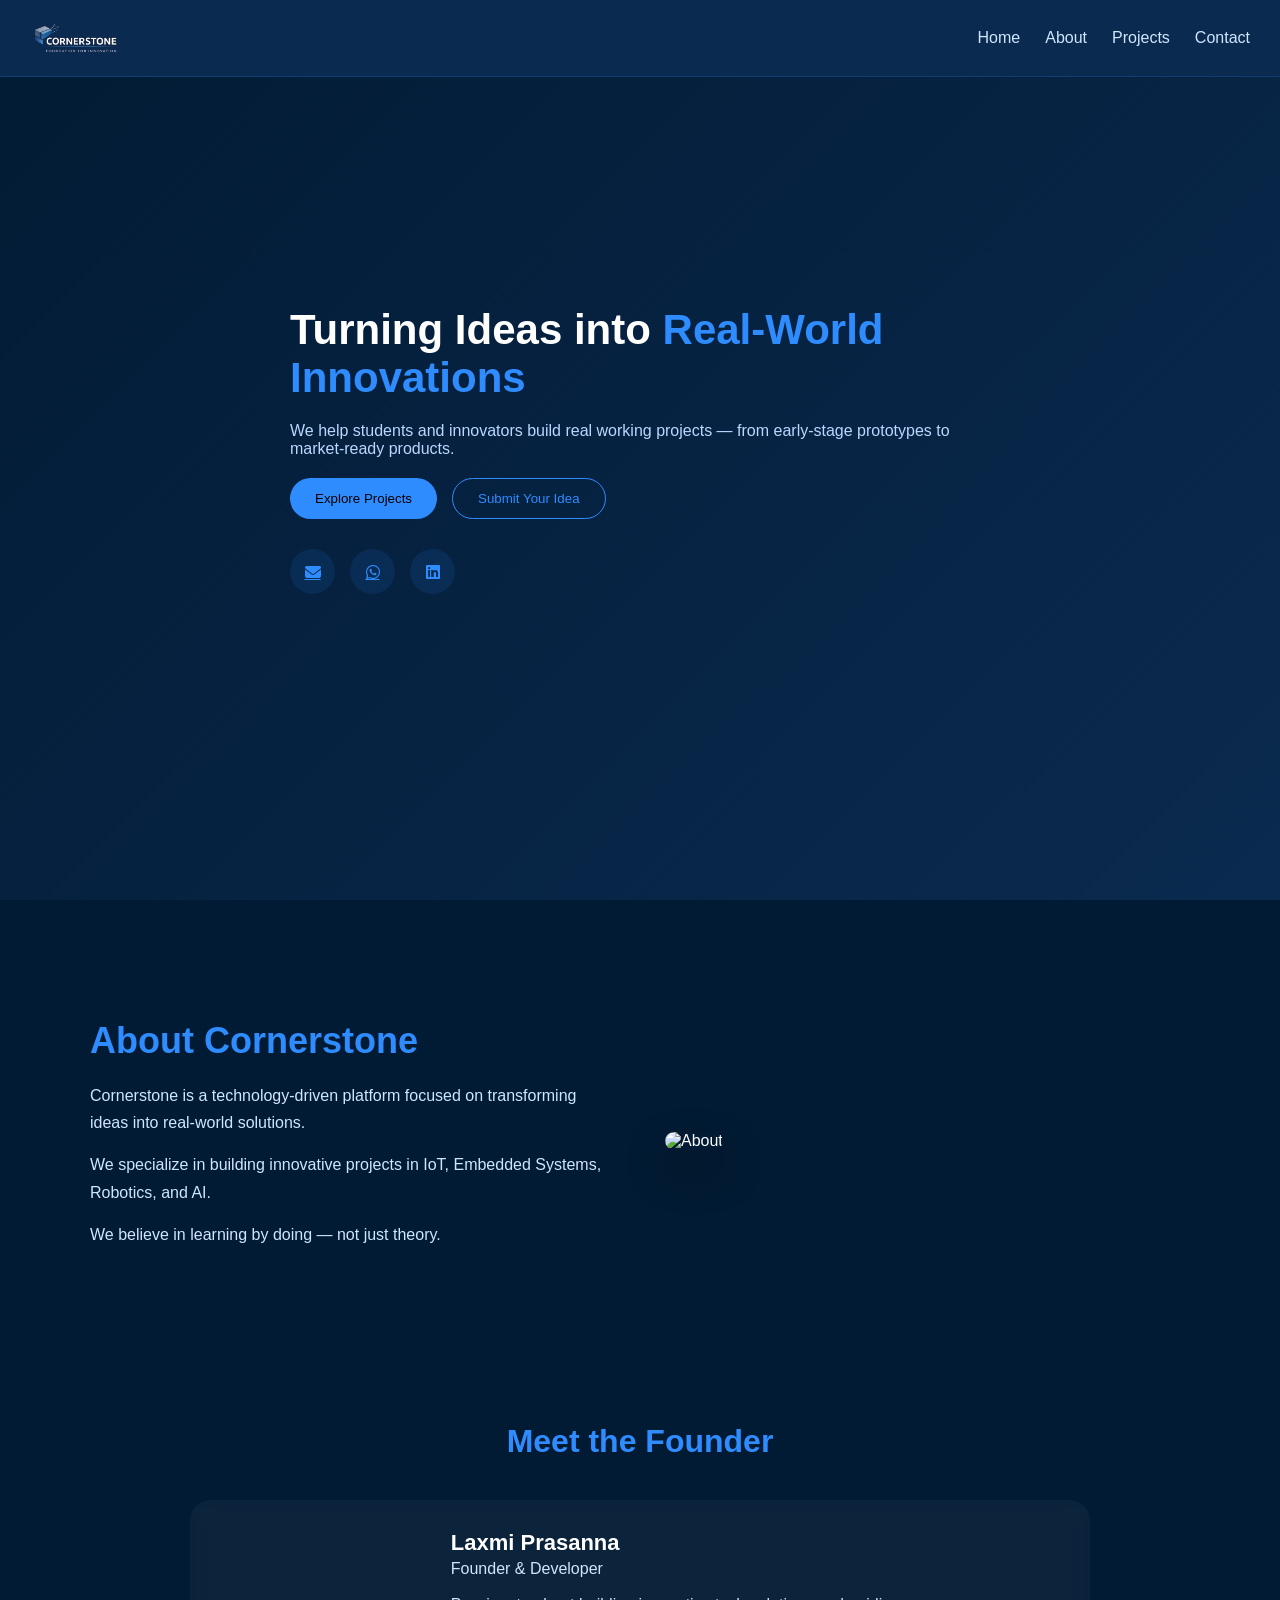
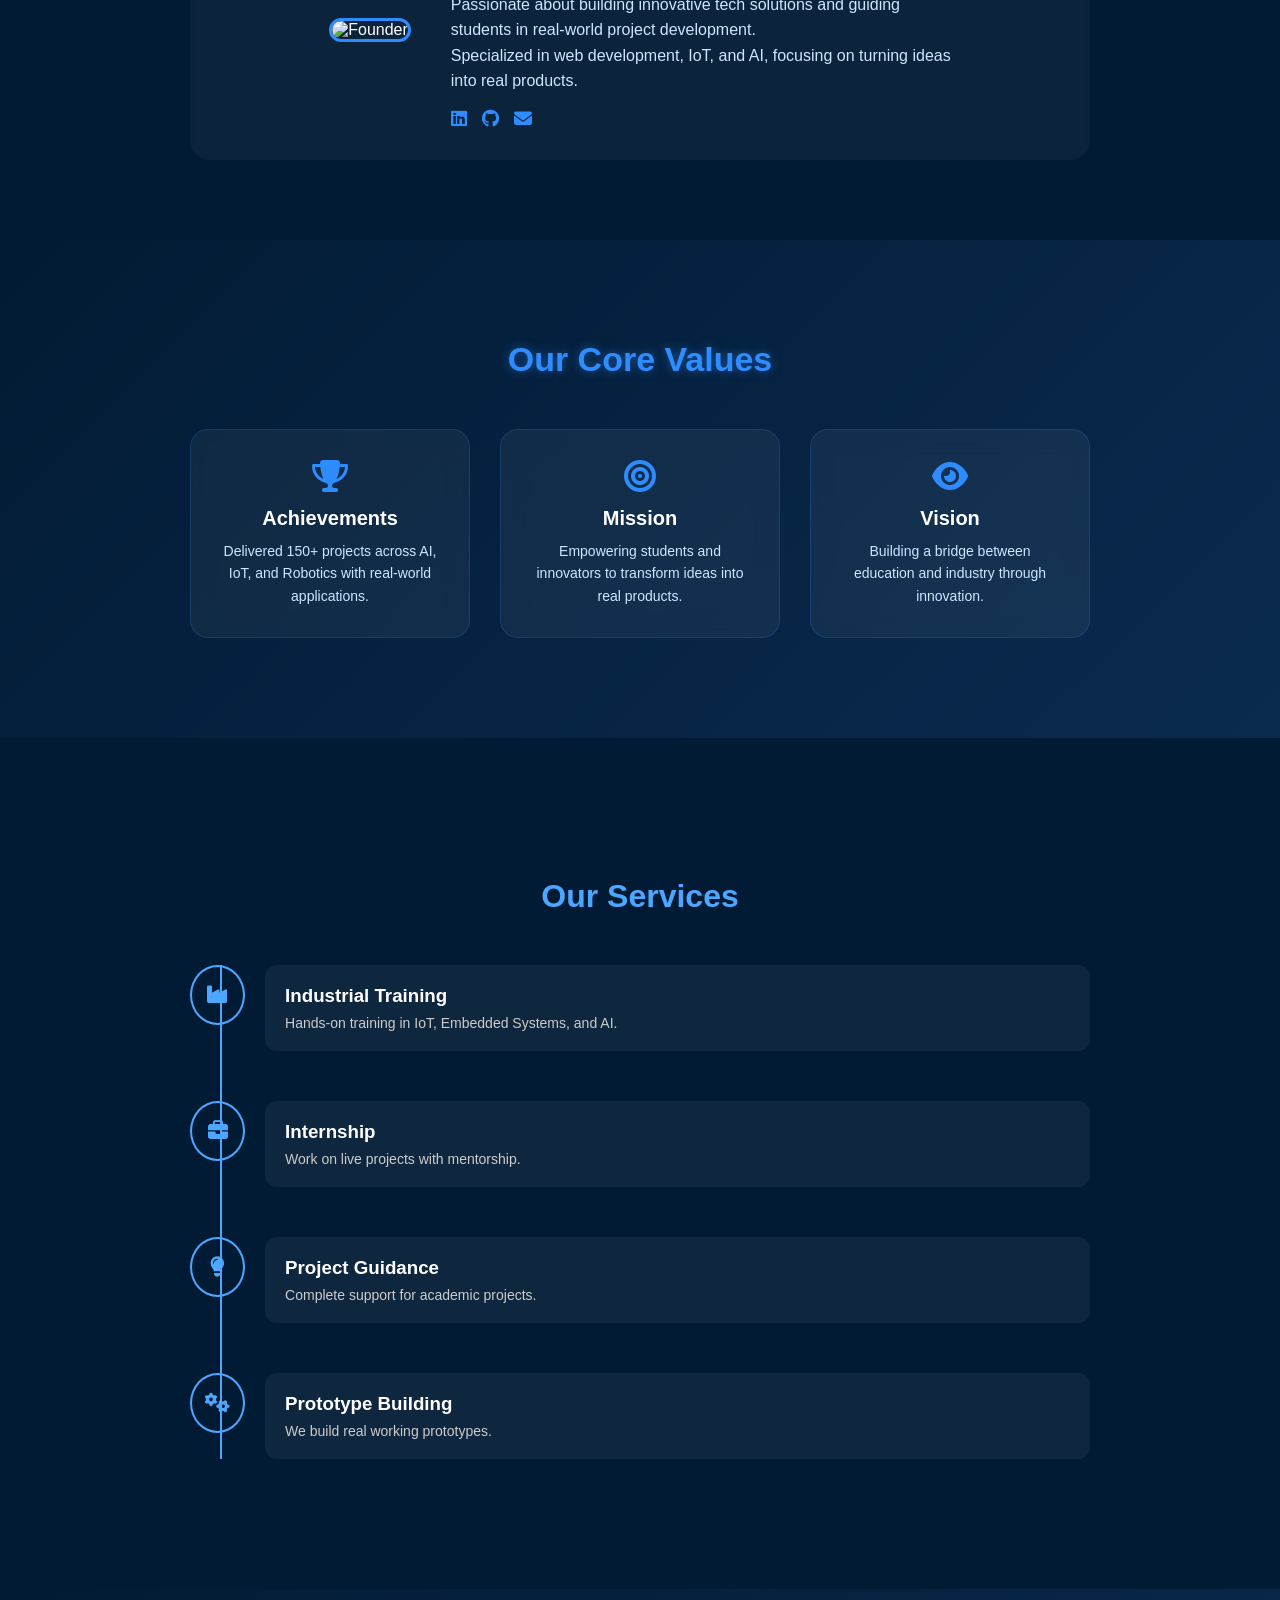
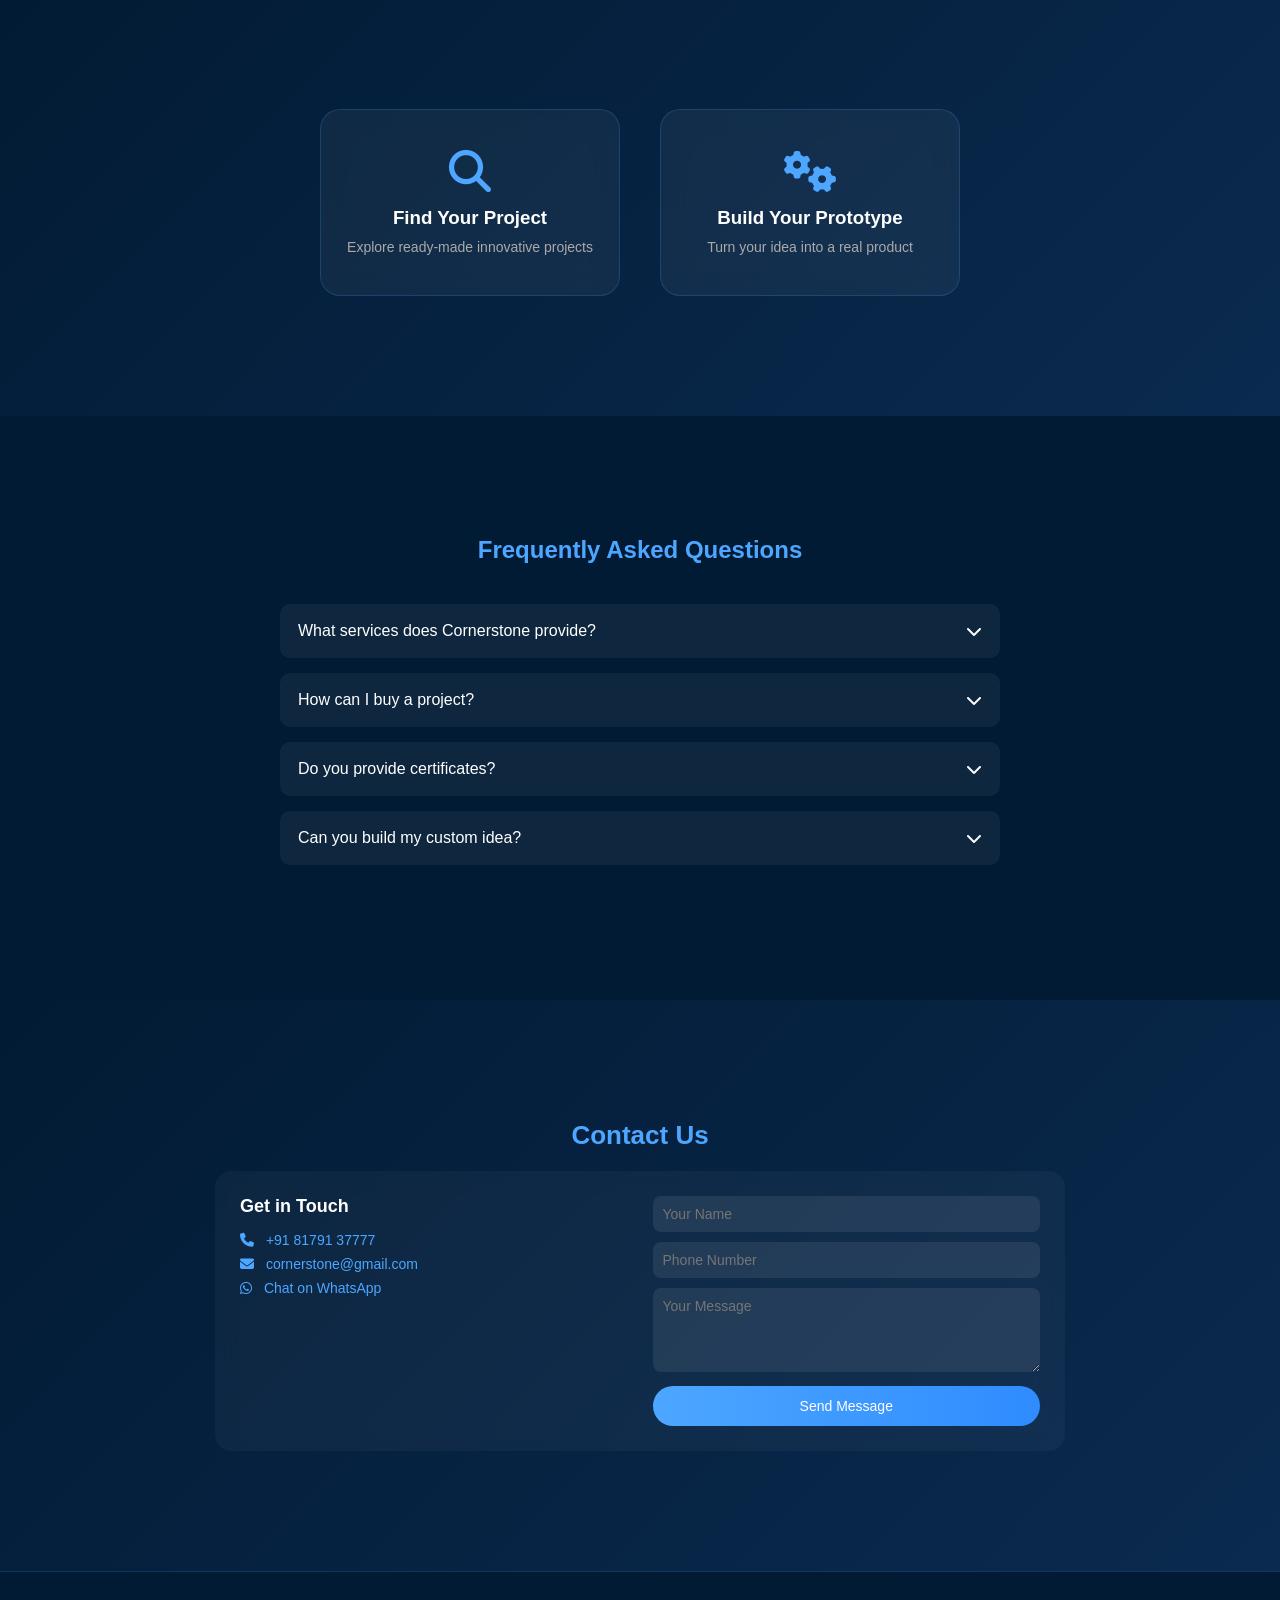
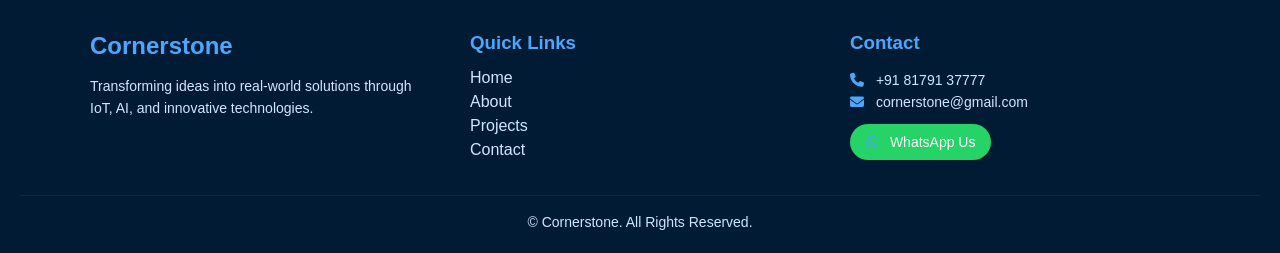
==== index.html @ e0270f49 "final deploy" ====
<!DOCTYPE html>
<html lang="en">
<head>
<meta charset="UTF-8">
<meta name="viewport" content="width=device-width, initial-scale=1.0"/>
<title>Cornerstone</title>

<link rel="stylesheet" href="style.css"/>
<link rel="stylesheet" href="https://cdnjs.cloudflare.com/ajax/libs/font-awesome/6.5.0/css/all.min.css">

</head>

<body>

<!-- HEADER -->
<header class="header">

  <div class="logo">
    <img src="assets/images/logo.png" alt="Cornerstone Logo">
  </div>

  <nav class="nav" id="nav">

    <div class="close-btn" id="closeBtn">✖</div>

    <a href="index.html">Home</a>
    <a href="pages/about.html">About</a>
    
    <a href="pages/projects.html">Projects</a>
    
    <a href="pages/contact.html">Contact</a>

  </nav>

  <div class="hamburger" id="hamburger">☰</div>

</header>

<!-- OVERLAY -->
<div class="overlay" id="overlay"></div>

<!-- HERO -->
<section class="hero">
  <div class="hero-content">

    <h1>Turning Ideas into <span>Real-World Innovations</span></h1>

    <p>
      We help students and innovators build real working projects —
      from early-stage prototypes to market-ready products.
    </p>

    <div class="buttons">
      <button class="btn primary">Explore Projects</button>
      <button class="btn secondary">Submit Your Idea</button>
    </div>

    <div class="socials">
      <a href="#"><i class="fas fa-envelope"></i></a>
      <a href="#"><i class="fab fa-whatsapp"></i></a>
      <a href="#"><i class="fab fa-linkedin"></i></a>
    </div>

  </div>
</section>





















<!-- ================= ABOUT SECTION ================= -->
<section class="about-page">

  <div class="about-container">

    <!-- TEXT -->
    <div class="about-text">
      <h1>About Cornerstone</h1>

      <p>
        Cornerstone is a technology-driven platform focused on transforming ideas into real-world solutions.
      </p>

      <p>
        We specialize in building innovative projects in IoT, Embedded Systems, Robotics, and AI.
      </p>

      <p>
        We believe in learning by doing — not just theory.
      </p>
    </div>

    <!-- IMAGE -->
    <div class="about-image">
      <img src="../assets/images/about.png" alt="About">
    </div>

  </div>

</section>

<!-- ================= FOUNDER SECTION ================= -->
<section class="founder">

  <h2>Meet the Founder</h2>

  <div class="founder-card">

    <!-- IMAGE -->
    <div class="founder-img">
      <img src="../assets/images/founder.jpg" alt="Founder">
    </div>

    <!-- TEXT -->
    <div class="founder-info">
      <h3>Laxmi Prasanna</h3>
      <p class="role">Founder & Developer</p>

      <p>
        Passionate about building innovative tech solutions and guiding students in real-world project development.
      </p>

      <p>
        Specialized in web development, IoT, and AI, focusing on turning ideas into real products.
      </p>

      <div class="founder-socials">
        <a href="#"><i class="fab fa-linkedin"></i></a>
        <a href="#"><i class="fab fa-github"></i></a>
        <a href="#"><i class="fas fa-envelope"></i></a>
      </div>
    </div>

  </div>

</section>










<section class="overview">

  <h2>Our Core Values</h2>

  <div class="cards-container">

    <div class="card">
      <i class="fas fa-trophy"></i>
      <h3>Achievements</h3>
      <p>
        Delivered 150+ projects across AI, IoT, and Robotics with real-world applications.
      </p>
    </div>

    <div class="card">
      <i class="fas fa-bullseye"></i>
      <h3>Mission</h3>
      <p>
        Empowering students and innovators to transform ideas into real products.
      </p>
    </div>

    <div class="card">
      <i class="fas fa-eye"></i>
      <h3>Vision</h3>
      <p>
        Building a bridge between education and industry through innovation.
      </p>
    </div>

  </div>

</section>













<!-- SERVICES -->
<section class="services">

  <h2>Our Services</h2>

  <div class="services-wrapper">

    <div class="service-item">
      <div class="icon"><i class="fas fa-industry"></i></div>
      <div class="content">
        <h3>Industrial Training</h3>
        <p>Hands-on training in IoT, Embedded Systems, and AI.</p>
      </div>
    </div>

    <div class="service-item">
      <div class="icon"><i class="fas fa-briefcase"></i></div>
      <div class="content">
        <h3>Internship</h3>
        <p>Work on live projects with mentorship.</p>
      </div>
    </div>

    <div class="service-item">
      <div class="icon"><i class="fas fa-lightbulb"></i></div>
      <div class="content">
        <h3>Project Guidance</h3>
        <p>Complete support for academic projects.</p>
      </div>
    </div>

    <div class="service-item">
      <div class="icon"><i class="fas fa-cogs"></i></div>
      <div class="content">
        <h3>Prototype Building</h3>
        <p>We build real working prototypes.</p>
      </div>
    </div>

  </div>

</section>
















<section class="cta-modern">

  <div class="cta-card" data-link="pages/projects.html">
    <i class="fas fa-search"></i>
    <h3>Find Your Project</h3>
    <p>Explore ready-made innovative projects</p>
  </div>

  <div class="cta-card" data-link="pages/prototype.html">
    <i class="fas fa-cogs"></i>
    <h3>Build Your Prototype</h3>
    <p>Turn your idea into a real product</p>
  </div>

</section>














<!-- FAQ SECTION -->
<section class="faq">

  <h2>Frequently Asked Questions</h2>

  <div class="faq-container">

    <!-- ITEM -->
    <div class="faq-item">
      <div class="faq-question">
        What services does Cornerstone provide?
        <i class="fas fa-chevron-down"></i>
      </div>
      <div class="faq-answer">
        We provide Industrial Training, Internships, Project Guidance, and Prototype Development in IoT, AI, and Embedded Systems.
      </div>
    </div>

    <div class="faq-item">
      <div class="faq-question">
        How can I buy a project?
        <i class="fas fa-chevron-down"></i>
      </div>
      <div class="faq-answer">
        Go to the Projects page, select your project, and click “Buy Now” to contact us via WhatsApp.
      </div>
    </div>

    <div class="faq-item">
      <div class="faq-question">
        Do you provide certificates?
        <i class="fas fa-chevron-down"></i>
      </div>
      <div class="faq-answer">
        Yes, we provide certificates for internships and training programs.
      </div>
    </div>

    <div class="faq-item">
      <div class="faq-question">
        Can you build my custom idea?
        <i class="fas fa-chevron-down"></i>
      </div>
      <div class="faq-answer">
        Absolutely! You can submit your idea in the “Build Prototype” section and we’ll help you develop it.
      </div>
    </div>

  </div>

</section>

















<!-- CONTACT SECTION -->
<section class="contact">

  <h2>Contact Us</h2>

  <div class="contact-container">

    <!-- LEFT -->
    <div class="contact-info">
      <h3>Get in Touch</h3>

      <p><i class="fas fa-phone"></i>
        <a href="tel:+91817913777">+91 81791 37777</a>
      </p>

      <p><i class="fas fa-envelope"></i>
        <a href="mailto:cornerstone@gmail.com">cornerstone@gmail.com</a>
      </p>

      <p><i class="fab fa-whatsapp"></i>
        <a href="https://wa.me/91817913777" target="_blank">
          Chat on WhatsApp
        </a>
      </p>
    </div>

    <!-- RIGHT FORM -->
    <div class="contact-form">

      <form id="contactForm">

        <input type="text" placeholder="Your Name" required>
        <input type="tel" placeholder="Phone Number" required>
        <textarea rows="4" placeholder="Your Message" required></textarea>

        <button type="submit">Send Message</button>

      </form>

    </div>

  </div>

</section>






<!-- ===== FOOTER ===== -->
<footer class="footer">

  <div class="footer-container">

    <!-- LEFT -->
    <div class="footer-about">
      <h2>Cornerstone</h2>
      <p>
        Transforming ideas into real-world solutions through IoT,
        AI, and innovative technologies.
      </p>
    </div>

    <!-- LINKS -->
    <div class="footer-links">
      <h3>Quick Links</h3>
      <a href="index.html">Home</a>
      <a href="pages/about.html">About</a>
      
      <a href="pages/projects.html">Projects</a>
      <a href="pages/contact.html">Contact</a>
    </div>

    <!-- CONTACT -->
    <div class="footer-contact">
      <h3>Contact</h3>
      <p><i class="fas fa-phone"></i> +91 81791 37777</p>
      <p><i class="fas fa-envelope"></i> cornerstone@gmail.com</p>

      <a href="https://wa.me/918179137777" target="_blank" class="whatsapp-btn">
        <i class="fab fa-whatsapp"></i> WhatsApp Us
      </a>
    </div>

  </div>

  <!-- BOTTOM -->
  <div class="footer-bottom">
    <p>© <span id="year"></span> Cornerstone. All Rights Reserved.</p>
  </div>

</footer>
<script src="script.js"></script>
</body>
</html>
---- style.css ----
*{
  margin:0;
  padding:0;
  box-sizing:border-box;
  font-family:'Poppins',sans-serif;
}

body{
  background:#021b34;
  color:white;
}

/* HEADER */
.header{
  display:flex;
  justify-content:space-between;
  align-items:center;
  padding:15px 30px;
  position:fixed;
  width:100%;
  top:0;
  background:#0a2a4f;
  border-bottom:1px solid rgba(47,140,255,0.2);
  z-index:1000;
}

/* LOGO */
.logo img{
  height:42px;
  mix-blend-mode:lighten;
}

/* NAV DESKTOP */
.nav{
  display:flex;
  gap:25px;
}

.nav a{
  text-decoration:none;
  color:#cfe6ff;
  transition:0.3s;
}

.nav a:hover{
  color:#2f8cff;
}

/* HAMBURGER (HIDDEN IN DESKTOP) */
.hamburger{
  display:none;
  font-size:24px;
  cursor:pointer;
}

/* CLOSE BTN */
.close-btn{
  display:none;
}

/* HERO */
.hero{
  height:100vh;
  display:flex;
  align-items:center;
  justify-content:center;
  padding:0 50px;
  background:linear-gradient(135deg,#021b34,#0a2a4f);
}

.hero-content{
  max-width:700px;
}

.hero h1{
  font-size:42px;
}

.hero span{
  color:#2f8cff;
}

.hero p{
  margin:20px 0;
  color:#bcd7ff;
}

/* BUTTONS */
.buttons{
  display:flex;
  gap:15px;
  flex-wrap:wrap;
  margin-top:20px;
}

.btn{
  padding:12px 25px;
  border-radius:25px;
  cursor:pointer;
  border:none;
  transition:0.3s;
}

.primary{
  background:#2f8cff;
}

.secondary{
  border:1px solid #2f8cff;
  background:transparent;
  color:#2f8cff;
}

.btn:hover{
  transform:scale(1.05);
}

/* SOCIALS */
.socials{
  margin-top:30px;
  display:flex;
  gap:15px;
}

.socials a{
  width:45px;
  height:45px;
  display:flex;
  align-items:center;
  justify-content:center;
  background:rgba(47,140,255,0.1);
  border-radius:50%;
  color:#2f8cff;
}

/* ===== MOBILE ===== */
@media(max-width:768px){

  .hamburger{
    display:block;
  }

  .nav{
    position:fixed;
    top:0;
    left:-100%;
    width:75%;
    height:100vh;

    background:linear-gradient(180deg,#021b34,#0a2a4f);

    flex-direction:column;
    padding-top:80px;
    gap:10px;

    transition:0.4s;
    z-index:1001;
  }

  .nav a{
    padding:15px 30px;
    font-size:18px;
  }

  .nav.active{
    left:0;
  }

  .close-btn{
    display:block;
    position:absolute;
    top:20px;
    right:20px;
    font-size:22px;
    cursor:pointer;
  }

  .overlay{
    position:fixed;
    top:0;
    left:0;
    width:100%;
    height:100%;
    background:rgba(0,0,0,0.5);
    opacity:0;
    visibility:hidden;
    transition:0.3s;
    z-index:1000;
  }

  .overlay.active{
    opacity:1;
    visibility:visible;
  }

  .hero{
    padding:0 20px;
    text-align:center;
  }

  .hero h1{
    font-size:28px;
  }

  .buttons{
    flex-direction:column;
    align-items:center;
  }

  .btn{
    width:80%;
  }

  .socials{
    justify-content:center;
  }
}



/* Ensure clean desktop state */
@media(min-width:769px){
  .nav{
    position: static !important;
    left: 0 !important;
    height: auto !important;
    flex-direction: row !important;
  }

  .overlay{
    display: none !important;
  }
}





































/* ABOUT PAGE */
.about-page {
  padding: 120px 50px 80px;
  background: linear-gradient(135deg,#021b34,#0a2a4f);
}

/* FLEX */
.about-container {
  display: flex;
  gap: 60px;
  align-items: center;
}

/* TEXT */
.about-text h1 {
  font-size: 40px;
  color: #2f8cff;
  margin-bottom: 20px;
}

.about-text p {
  color: #cfe6ff;
  line-height: 1.7;
  margin-bottom: 15px;
}

/* IMAGE */
.about-image img {
  width: 100%;
  border-radius: 20px;
  box-shadow: 0 20px 40px rgba(0,0,0,0.4);
}

/* STATS (🔥 PREMIUM ADDITION) */
.about-stats {
  display: flex;
  gap: 30px;
  margin-top: 25px;
}

.stat {
  background: rgba(47,140,255,0.1);
  padding: 15px 25px;
  border-radius: 12px;
  text-align: center;
}

.stat h2 {
  color: #2f8cff;
}

.stat span {
  font-size: 14px;
  color: #ccc;
}

/* FOUNDER */
.founder {
  padding: 80px 50px;
  background: #021b34;
  text-align: center;
}

.founder h2 {
  font-size: 32px;
  color: #2f8cff;
  margin-bottom: 40px;
}

/* CARD */
.founder-card {
  display: flex;
  align-items: center;
  justify-content: center;
  gap: 50px;

  background: rgba(255,255,255,0.03);
  padding: 30px;
  border-radius: 20px;
  backdrop-filter: blur(10px);
}

/* IMAGE */
.founder-img img {
  width: 180px;
  height: 180px;
  object-fit: cover;
  border-radius: 50%;
  border: 3px solid #2f8cff;
}

/* TEXT */
.founder-info {
  max-width: 500px;
  text-align: left;
}

.founder-info h3 {
  font-size: 24px;
}

.role {
  color: #2f8cff;
  margin-bottom: 10px;
}

.founder-info p {
  color: #cfe6ff;
  line-height: 1.6;
}

/* SOCIALS */
.founder-socials {
  display: flex;
  gap: 15px;
  margin-top: 15px;
}

.founder-socials a {
  color: #2f8cff;
  font-size: 18px;
  transition: 0.3s;
}

.founder-socials a:hover {
  transform: scale(1.2);
}

/* MOBILE */
@media (max-width: 768px) {

  .about-container {
    flex-direction: column;
    text-align: center;
  }

  .about-stats {
    justify-content: center;
    flex-wrap: wrap;
  }

  .founder-card {
    flex-direction: column;
    text-align: center;
  }

  .founder-info {
    text-align: center;
  }

  .founder-socials {
    justify-content: center;
  }

}





































/* ================= ABOUT SECTION ================= */

.about-page {
  padding: 120px 40px 80px;
  background: #021b34;
}

.about-container {
  max-width: 1100px;
  margin: auto;

  display: flex;
  align-items: center;
  gap: 50px;
}

/* TEXT */
.about-text {
  flex: 1;
}

.about-text h1 {
  font-size: 36px;
  color: #2f8cff;
  margin-bottom: 20px;
}

.about-text p {
  color: #cfe6ff;
  line-height: 1.7;
  margin-bottom: 15px;
}

/* IMAGE */
.about-image {
  flex: 1;
}

.about-image img {
  width: 100%;
  border-radius: 15px;
  object-fit: cover;
}

/* ================= FOUNDER ================= */

.founder {
  padding: 80px 20px;
  background: #021b34;
  text-align: center;
}

.founder h2 {
  color: #2f8cff;
  margin-bottom: 40px;
}

/* CARD */
.founder-card {
  max-width: 900px;
  margin: auto;

  display: flex;
  align-items: center;
  gap: 40px;

  background: rgba(255,255,255,0.04);
  padding: 30px;
  border-radius: 20px;
}

/* IMAGE */
.founder-img img {
  width: 160px;
  height: 160px;
  object-fit: cover;
  border-radius: 12px;
}

/* TEXT */
.founder-info {
  text-align: left;
}

.founder-info h3 {
  font-size: 22px;
}

.role {
  color: #2f8cff;
  margin-bottom: 10px;
}

.founder-info p {
  color: #cfe6ff;
  line-height: 1.6;
}

/* SOCIAL */
.founder-socials {
  margin-top: 15px;
  display: flex;
  gap: 15px;
}

.founder-socials a {
  color: #2f8cff;
  font-size: 18px;
}

/* ================= MOBILE ================= */

@media(max-width:768px){

  .about-container{
    flex-direction: column;
    text-align: center;
    gap: 30px;
  }

  .about-text{
    text-align: center;
  }

  .about-text h1{
    font-size: 28px;
  }

  .about-image img{
    max-width: 90%;
  }

  .founder-card{
    flex-direction: column;
    text-align: center;
    gap: 20px;
    padding: 25px 20px;
  }

  .founder-img img{
    width: 130px;
    height: 130px;
  }

  .founder-info{
    text-align: center;
  }

  .founder-socials{
    justify-content: center;
  }
}




















/* ================= OVERVIEW PREMIUM ================= */

.overview {
  padding: 100px 30px;
  background: linear-gradient(135deg, #021b34, #0a2a4f);
  text-align: center;
}

.overview h2 {
  font-size: 34px;
  color: #2f8cff;
  margin-bottom: 50px;

  text-shadow: 0 0 10px rgba(47,140,255,0.5);
}

/* ===== GRID ===== */
.cards-container {
  max-width: 1100px;
  margin: auto;

  display: flex;
  justify-content: center;
  gap: 30px;
  flex-wrap: wrap;
}

/* ===== CARD ===== */
.card {
  position: relative;

  width: 280px;
  padding: 30px;

  border-radius: 18px;

  background: rgba(255,255,255,0.05);
  backdrop-filter: blur(12px);

  border: 1px solid rgba(47,140,255,0.2);

  transition: all 0.4s ease;
  overflow: hidden;
}

/* 🔥 GLOW BORDER EFFECT */
.card::before {
  content: "";
  position: absolute;
  inset: 0;

  background: linear-gradient(120deg, transparent, rgba(47,140,255,0.2), transparent);
  opacity: 0;
  transition: 0.4s;
}

.card:hover::before {
  opacity: 1;
}

/* ICON */
.card i {
  font-size: 32px;
  color: #2f8cff;
  margin-bottom: 15px;
}

/* TITLE */
.card h3 {
  font-size: 20px;
  margin-bottom: 10px;
}

/* TEXT */
.card p {
  color: #cfe6ff;
  font-size: 14px;
  line-height: 1.6;
}

/* HOVER */
.card:hover {
  transform: translateY(-10px) scale(1.03);

  box-shadow:
    0 10px 30px rgba(47,140,255,0.25),
    0 0 20px rgba(47,140,255,0.15);
}

/* ================= MOBILE (SWIPE PREMIUM) ================= */

@media(max-width:768px){

  .overview {
    padding: 70px 10px;
  }

  .overview h2 {
    font-size: 26px;
    margin-bottom: 30px;
  }

  .cards-container {
    display: flex;
    overflow-x: auto;

    scroll-snap-type: x mandatory;
    gap: 15px;

    padding: 10px;
  }

  .card {
    min-width: 85%;
    flex: 0 0 auto;

    scroll-snap-align: center;

    padding: 25px 20px;
  }

  /* hide scrollbar */
  .cards-container::-webkit-scrollbar {
    display: none;
  }
}




























/* ===== SERVICES SECTION (MATCH CONTACT HEADER SPACE) ===== */
.services{
  padding:140px 20px 80px;   /* 🔥 SAME AS CONTACT */
  background:#021b34;
}

/* TITLE */
.services h2{
  text-align:center;
  color:#4da6ff;
  margin-bottom:50px;
  font-size:32px;
}

/* ===== TIMELINE ===== */
.services-wrapper{
  position:relative;
  max-width:900px;
  margin:auto;
}

/* vertical line */
.services-wrapper::before{
  content:"";
  position:absolute;
  left:30px;
  top:0;
  width:2px;
  height:100%;
  background:#4da6ff;
}

/* ITEM */
.service-item{
  display:flex;
  gap:20px;
  margin-bottom:50px;
}

/* ICON */
.service-item .icon{
  width:60px;
  height:60px;
  border-radius:50%;
  border:2px solid #4da6ff;
  display:flex;
  align-items:center;
  justify-content:center;
}

.service-item i{
  color:#4da6ff;
  font-size:20px;
}

/* CONTENT */
.service-item .content{
  background:rgba(255,255,255,0.05);
  padding:20px;
  border-radius:12px;
  width:100%;
}

.service-item h3{
  margin-bottom:8px;
}

.service-item p{
  color:#ccc;
  font-size:14px;
}

/* ===== MOBILE ===== */
@media(max-width:768px){

  .services{
    padding:120px 15px 60px;
  }

  .services-wrapper{
    display:flex;
    overflow-x:auto;
    gap:15px;
  }

  .services-wrapper::before{
    display:none;
  }

  .service-item{
    flex:0 0 85%;
    flex-direction:column;
    text-align:center;
    background:rgba(255,255,255,0.05);
    padding:20px;
    border-radius:15px;
  }
}






















































/* ================= CTA ================= */

.cta-modern {
  display: flex;
  justify-content: center;
  gap: 40px;
  padding: 120px 20px;

  background: linear-gradient(135deg, #021b34, #0a2a4f);

  flex-wrap: wrap;
}

.cta-card {
  width: 300px;
  padding: 40px 20px;
  border-radius: 20px;

  background: rgba(255,255,255,0.05);
  backdrop-filter: blur(12px);

  text-align: center;
  cursor: pointer;
  transition: 0.4s;

  border: 1px solid rgba(77,166,255,0.2);
}

/* ICON */
.cta-card i {
  font-size: 42px;
  color: #4da6ff;
  margin-bottom: 15px;
}

/* TEXT */
.cta-card h3 {
  margin-bottom: 10px;
}

.cta-card p {
  font-size: 14px;
  color: #aaa;
}

/* HOVER */
.cta-card:hover {
  transform: translateY(-10px) scale(1.05);
  box-shadow: 0 20px 40px rgba(77,166,255,0.25);
}

/* MOBILE */
@media (max-width: 768px) {
  .cta-modern {
    flex-direction: column;
    align-items: center;
    gap: 20px;
  }

  .cta-card {
    width: 90%;
  }
}





























/* ===== FAQ SECTION ===== */
.faq{
  padding:120px 40px 120px;
  max-width:800px;
  margin:auto;
}

.faq h2{
  text-align:center;
  color:#4da6ff;
  margin-bottom:40px;
}

/* ===== FAQ ITEM ===== */
.faq-item{
  margin-bottom:15px;
  border-radius:10px;
  overflow:hidden;
  background:rgba(255,255,255,0.05);
}

/* QUESTION */
.faq-question{
  padding:18px;
  cursor:pointer;
  display:flex;
  justify-content:space-between;
  align-items:center;
  font-weight:500;
}

/* ANSWER */
.faq-answer{
  max-height:0;
  overflow:hidden;
  padding:0 18px;
  font-size:14px;
  color:#ccc;
  transition:0.3s;
}

/* ACTIVE */
.faq-item.active .faq-answer{
  max-height:200px;
  padding:15px 18px;
}

.faq-item.active i{
  transform:rotate(180deg);
}

/* ===== MOBILE MENU ===== */
@media(max-width:768px){

  .hamburger{
    display:block;
    font-size:22px;
    cursor:pointer;
    background: rgba(255,255,255,0.08);
    padding:8px 12px;
    border-radius:6px;
    color:#2f8cff;
  }

  .nav{
    position:fixed;
    top:0;
    left:-100%;
    width:75%;
    height:100vh;
    background:linear-gradient(180deg,#021b34,#0a2a4f);
    flex-direction:column;
    padding-top:80px;
    gap:10px;
    transition:0.4s;
  }

  .nav.active{
    left:0;
  }

  .nav a{
    padding:15px 30px;
    font-size:18px;
  }

  .close-btn{
    display:block;
    position:absolute;
    top:20px;
    right:20px;
    font-size:22px;
    color:#2f8cff;
    cursor:pointer;
  }
}





















/* ===== CONTACT (COMPACT LAPTOP VERSION) ===== */
.contact{
  padding:120px 40px 120px;   /* reduced top + bottom space */
  display:flex;
  flex-direction:column;
  align-items:center;
  background: linear-gradient(135deg, #021b34, #0a2a4f);
}

.contact h2{
  color:#4da6ff;
  margin-bottom:20px;   /* reduced */
  font-size:26px;       /* smaller heading */
}

/* MAIN BOX */
.contact-container{
  width:100%;
  max-width:850px;   /* 🔥 reduced from 1000px */
  
  display:grid;
  grid-template-columns:1fr 1fr;
  gap:25px;          /* reduced gap */

  background:rgba(255,255,255,0.04);
  padding:25px;      /* 🔥 reduced padding */
  border-radius:16px;
  backdrop-filter:blur(10px);
}

/* LEFT SIDE */
.contact-info h3{
  margin-bottom:15px;
  font-size:18px;
}

.contact-info p{
  margin:8px 0;      /* reduced spacing */
  font-size:14px;
}

.contact-info i{
  margin-right:8px;
  color:#4da6ff;
}

.contact-info a{
  color:#4da6ff;
  text-decoration:none;
  font-size:14px;
}

/* FORM */
.contact-form input,
.contact-form textarea{
  width:100%;
  padding:10px;     /* 🔥 smaller fields */
  margin-bottom:10px;

  border:none;
  border-radius:8px;

  background:rgba(255,255,255,0.08);
  color:white;
  outline:none;
  font-size:14px;
}

/* BUTTON */
.contact-form button{
  width:100%;
  padding:12px;     /* reduced */
  border:none;
  border-radius:25px;

  background:linear-gradient(90deg,#4da6ff,#2f8cff);
  color:white;
  cursor:pointer;
  transition:0.3s;
  font-size:14px;
}

.contact-form button:hover{
  transform:scale(1.03);
}
@media(max-width:768px){

  .contact{
    padding:120px 15px 60px;
  }

  .contact-container{
    grid-template-columns:1fr;
    padding:20px;
  }
}
















/* ===== FOOTER ===== */
.footer{
  background:#021b34;
  padding:60px 20px 20px;
  border-top:1px solid rgba(77,166,255,0.2);
}

/* GRID */
.footer-container{
  max-width:1100px;
  margin:auto;

  display:grid;
  grid-template-columns:repeat(3,1fr);
  gap:40px;
}

/* HEADINGS */
.footer h2,
.footer h3{
  color:#4da6ff;
  margin-bottom:15px;
}

/* TEXT */
.footer p{
  color:#cfe6ff;
  font-size:14px;
  line-height:1.6;
}

/* LINKS */
.footer-links a{
  display:block;
  color:#cfe6ff;
  text-decoration:none;
  margin:6px 0;
  transition:0.3s;
}

.footer-links a:hover{
  color:#2f8cff;
  transform:translateX(5px);
}

/* CONTACT ICONS */
.footer-contact i{
  margin-right:8px;
  color:#4da6ff;
}

/* WHATSAPP BUTTON */
.whatsapp-btn{
  display:inline-block;
  margin-top:10px;
  padding:10px 16px;
  border-radius:25px;
  background:#25D366;
  color:white;
  text-decoration:none;
  font-size:14px;
  transition:0.3s;
}

.whatsapp-btn:hover{
  background:#1ebe5d;
  transform:scale(1.05);
}

/* BOTTOM */
.footer-bottom{
  text-align:center;
  margin-top:30px;
  border-top:1px solid rgba(77,166,255,0.1);
  padding-top:15px;
  font-size:13px;
  color:#aaa;
}
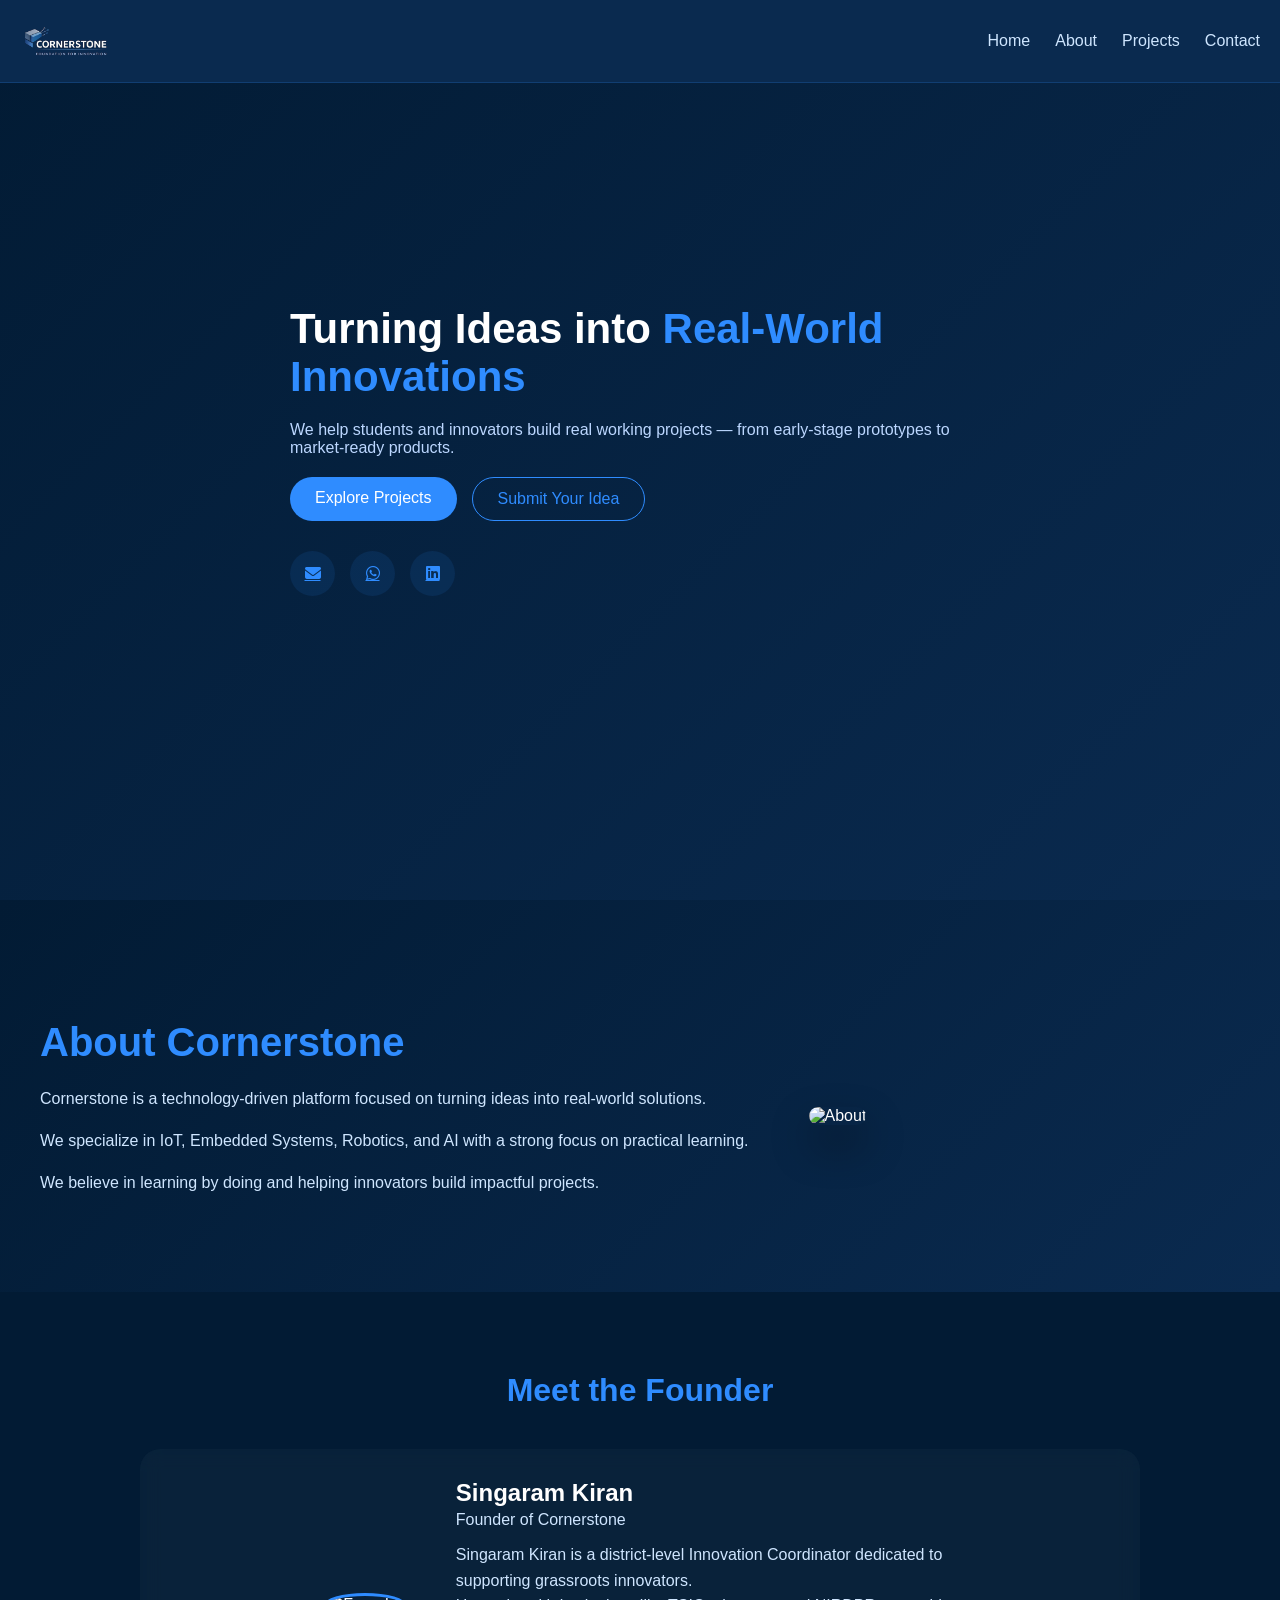
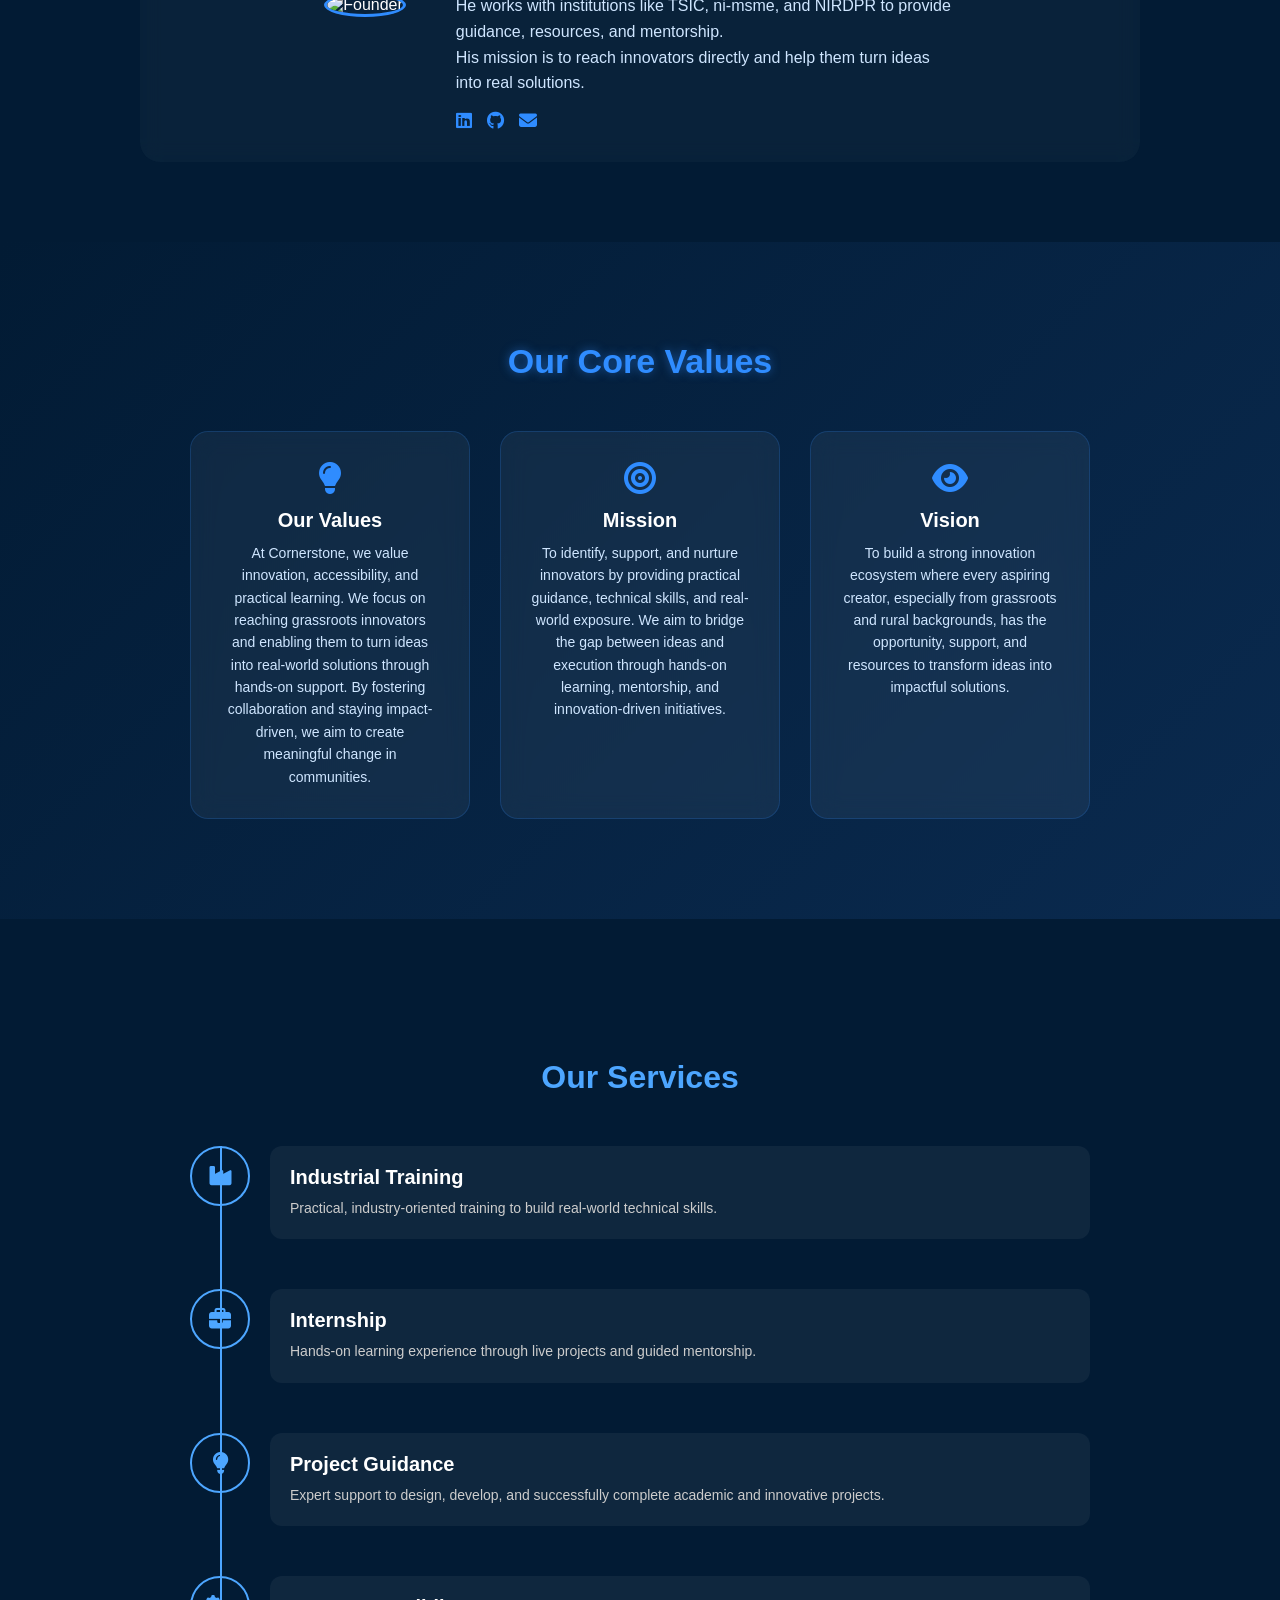
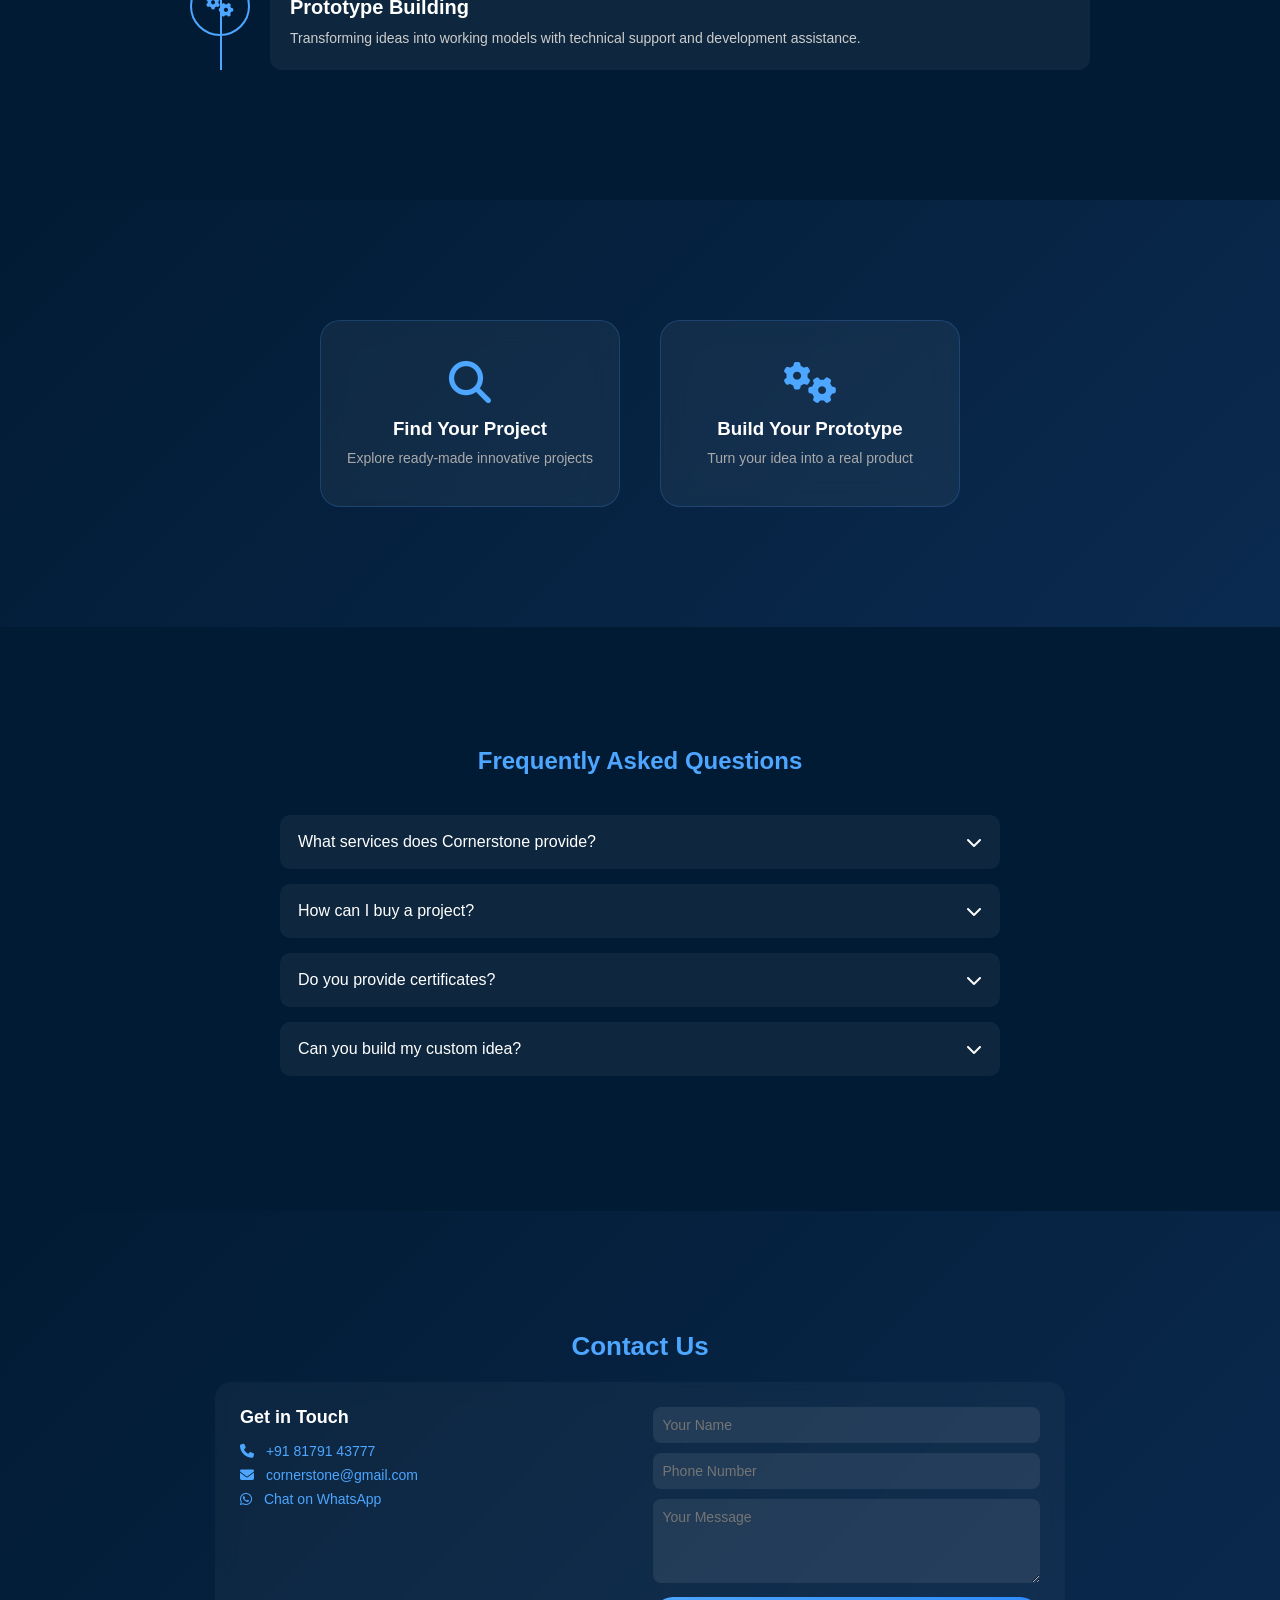
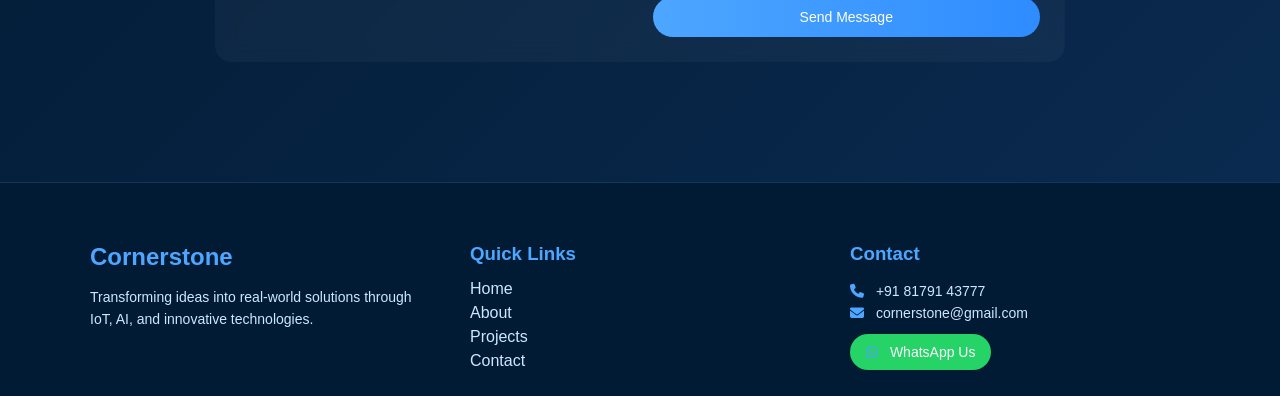
==== commit b6d3ab93: "updated humbeger Co-authored-by: Copilot <copilot@github.com>" ====
--- a/index.html
+++ b/index.html
@@ -49,11 +49,11 @@
       We help students and innovators build real working projects —
       from early-stage prototypes to market-ready products.
     </p>
-
-    <div class="buttons">
-      <button class="btn primary">Explore Projects</button>
-      <button class="btn secondary">Submit Your Idea</button>
-    </div>
+<div class="buttons">
+  <a href="pages/projects.html" class="btn primary">Explore Projects</a>
+  <a href="pages/prototype.html" class="btn secondary">Submit Your Idea</a>
+</div>
+    
 
     <div class="socials">
       <a href="#"><i class="fas fa-envelope"></i></a>
@@ -81,9 +81,6 @@
 
 
 
-
-
-
 <!-- ================= ABOUT SECTION ================= -->
 <section class="about-page">
 
@@ -94,15 +91,15 @@
       <h1>About Cornerstone</h1>
 
       <p>
-        Cornerstone is a technology-driven platform focused on transforming ideas into real-world solutions.
-      </p>
-
-      <p>
-        We specialize in building innovative projects in IoT, Embedded Systems, Robotics, and AI.
-      </p>
-
-      <p>
-        We believe in learning by doing — not just theory.
+        Cornerstone is a technology-driven platform focused on turning ideas into real-world solutions.
+      </p>
+
+      <p>
+        We specialize in IoT, Embedded Systems, Robotics, and AI with a strong focus on practical learning.
+      </p>
+
+      <p>
+        We believe in learning by doing and helping innovators build impactful projects.
       </p>
     </div>
 
@@ -115,6 +112,7 @@
 
 </section>
 
+
 <!-- ================= FOUNDER SECTION ================= -->
 <section class="founder">
 
@@ -127,17 +125,20 @@
       <img src="../assets/images/founder.jpg" alt="Founder">
     </div>
 
-    <!-- TEXT -->
     <div class="founder-info">
-      <h3>Laxmi Prasanna</h3>
-      <p class="role">Founder & Developer</p>
-
-      <p>
-        Passionate about building innovative tech solutions and guiding students in real-world project development.
-      </p>
-
-      <p>
-        Specialized in web development, IoT, and AI, focusing on turning ideas into real products.
+      <h3>Singaram Kiran</h3>
+      <p class="role">Founder of Cornerstone</p>
+
+      <p>
+        Singaram Kiran is a district-level Innovation Coordinator dedicated to supporting grassroots innovators.
+      </p>
+
+      <p>
+        He works with institutions like TSIC, ni-msme, and NIRDPR to provide guidance, resources, and mentorship.
+      </p>
+
+      <p>
+        His mission is to reach innovators directly and help them turn ideas into real solutions.
       </p>
 
       <div class="founder-socials">
@@ -158,8 +159,6 @@
 
 
 
-
-
 <section class="overview">
 
   <h2>Our Core Values</h2>
@@ -167,89 +166,103 @@
   <div class="cards-container">
 
     <div class="card">
-      <i class="fas fa-trophy"></i>
-      <h3>Achievements</h3>
-      <p>
-        Delivered 150+ projects across AI, IoT, and Robotics with real-world applications.
-      </p>
-    </div>
-
-    <div class="card">
-      <i class="fas fa-bullseye"></i>
-      <h3>Mission</h3>
-      <p>
-        Empowering students and innovators to transform ideas into real products.
-      </p>
-    </div>
-
-    <div class="card">
-      <i class="fas fa-eye"></i>
-      <h3>Vision</h3>
-      <p>
-        Building a bridge between education and industry through innovation.
-      </p>
-    </div>
-
-  </div>
-
-</section>
-
-
-
-
-
-
-
-
-
-
-
-
-
-<!-- SERVICES -->
+  <i class="fas fa-lightbulb"></i>
+  <h3>Our Values</h3>
+  <p>
+    At Cornerstone, we value innovation, accessibility, and practical learning. 
+    We focus on reaching grassroots innovators and enabling them to turn ideas into real-world solutions through hands-on support. 
+    By fostering collaboration and staying impact-driven, we aim to create meaningful change in communities.
+  </p>
+</div>
+
+<div class="card">
+  <i class="fas fa-bullseye"></i>
+  <h3>Mission</h3>
+  <p>
+    To identify, support, and nurture innovators by providing practical guidance, technical skills, and real-world exposure. 
+    We aim to bridge the gap between ideas and execution through hands-on learning, mentorship, and innovation-driven initiatives.
+  </p>
+</div>
+
+<div class="card">
+  <i class="fas fa-eye"></i>
+  <h3>Vision</h3>
+  <p>
+    To build a strong innovation ecosystem where every aspiring creator, especially from grassroots and rural backgrounds, 
+    has the opportunity, support, and resources to transform ideas into impactful solutions.
+  </p>
+</div>
+
+  </div>
+
+</section>
+
+
+
+
+
+
+
+
+
+
+
+
 <section class="services">
 
   <h2>Our Services</h2>
 
-  <div class="services-wrapper">
-
-    <div class="service-item">
-      <div class="icon"><i class="fas fa-industry"></i></div>
-      <div class="content">
-        <h3>Industrial Training</h3>
-        <p>Hands-on training in IoT, Embedded Systems, and AI.</p>
-      </div>
-    </div>
-
-    <div class="service-item">
-      <div class="icon"><i class="fas fa-briefcase"></i></div>
-      <div class="content">
-        <h3>Internship</h3>
-        <p>Work on live projects with mentorship.</p>
-      </div>
-    </div>
-
-    <div class="service-item">
-      <div class="icon"><i class="fas fa-lightbulb"></i></div>
-      <div class="content">
-        <h3>Project Guidance</h3>
-        <p>Complete support for academic projects.</p>
-      </div>
-    </div>
-
-    <div class="service-item">
-      <div class="icon"><i class="fas fa-cogs"></i></div>
-      <div class="content">
-        <h3>Prototype Building</h3>
-        <p>We build real working prototypes.</p>
-      </div>
-    </div>
-
-  </div>
-
-</section>
-
-
+  
+
+  <!-- WRAPPER (ONLY ONE) -->
+  <div class="services-wrapper" id="servicesWrapper">
+<div class="service-item">
+  <div class="icon"><i class="fas fa-industry"></i></div>
+  <div class="content">
+    <h3>Industrial Training</h3>
+    <p>
+      Practical, industry-oriented training to build real-world technical skills.
+    </p>
+  </div>
+</div>
+
+<div class="service-item">
+  <div class="icon"><i class="fas fa-briefcase"></i></div>
+  <div class="content">
+    <h3>Internship</h3>
+    <p>
+      Hands-on learning experience through live projects and guided mentorship.
+    </p>
+  </div>
+</div>
+
+<div class="service-item">
+  <div class="icon"><i class="fas fa-lightbulb"></i></div>
+  <div class="content">
+    <h3>Project Guidance</h3>
+    <p>
+      Expert support to design, develop, and successfully complete academic and innovative projects.
+    </p>
+  </div>
+</div>
+
+<div class="service-item">
+  <div class="icon"><i class="fas fa-cogs"></i></div>
+  <div class="content">
+    <h3>Prototype Building</h3>
+    <p>
+      Transforming ideas into working models with technical support and development assistance.
+    </p>
+  </div>
+</div>
+
+  </div>
+<!-- ARROWS -->
+  <div class="services-arrows">
+    <button id="leftBtn"><i class="fas fa-chevron-left"></i></button>
+    <button id="rightBtn"><i class="fas fa-chevron-right"></i></button>
+  </div>
+</section>
 
 
 
@@ -373,7 +386,7 @@
       <h3>Get in Touch</h3>
 
       <p><i class="fas fa-phone"></i>
-        <a href="tel:+91817913777">+91 81791 37777</a>
+        <a href="tel:+918179143777">+91 81791 43777</a>
       </p>
 
       <p><i class="fas fa-envelope"></i>
@@ -381,7 +394,7 @@
       </p>
 
       <p><i class="fab fa-whatsapp"></i>
-        <a href="https://wa.me/91817913777" target="_blank">
+        <a href="https://wa.me/918179143777" target="_blank">
           Chat on WhatsApp
         </a>
       </p>
@@ -438,20 +451,17 @@
     <!-- CONTACT -->
     <div class="footer-contact">
       <h3>Contact</h3>
-      <p><i class="fas fa-phone"></i> +91 81791 37777</p>
+      <p><i class="fas fa-phone"></i> +91 81791 43777</p>
       <p><i class="fas fa-envelope"></i> cornerstone@gmail.com</p>
 
-      <a href="https://wa.me/918179137777" target="_blank" class="whatsapp-btn">
+      <a href="https://wa.me/918179143777" target="_blank" class="whatsapp-btn">
         <i class="fab fa-whatsapp"></i> WhatsApp Us
       </a>
     </div>
 
   </div>
 
-  <!-- BOTTOM -->
-  <div class="footer-bottom">
-    <p>© <span id="year"></span> Cornerstone. All Rights Reserved.</p>
-  </div>
+ 
 
 </footer>
 <script src="script.js"></script>
--- a/style.css
+++ b/style.css
@@ -1,3 +1,4 @@
+/* ===== RESET ===== */
 *{
   margin:0;
   padding:0;
@@ -5,32 +6,40 @@
   font-family:'Poppins',sans-serif;
 }
 
+html, body{
+  width:100%;
+  overflow-x:hidden;   /* 🔥 IMPORTANT FIX */
+}
+
 body{
   background:#021b34;
+  
   color:white;
 }
 
-/* HEADER */
+/* ===== HEADER ===== */
 .header{
   display:flex;
   justify-content:space-between;
   align-items:center;
-  padding:15px 30px;
+  padding:18px 20px;
   position:fixed;
   width:100%;
   top:0;
-  background:#0a2a4f;
+  left:0;
+background:#0a2a4f;
   border-bottom:1px solid rgba(47,140,255,0.2);
   z-index:1000;
 }
 
-/* LOGO */
+/* ===== LOGO ===== */
+
 .logo img{
   height:42px;
-  mix-blend-mode:lighten;
-}
-
-/* NAV DESKTOP */
+  background: transparent;
+  mix-blend-mode: lighten;
+}
+/* ===== NAV DESKTOP ===== */
 .nav{
   display:flex;
   gap:25px;
@@ -46,29 +55,31 @@
   color:#2f8cff;
 }
 
-/* HAMBURGER (HIDDEN IN DESKTOP) */
+/* ===== HAMBURGER ===== */
 .hamburger{
   display:none;
-  font-size:24px;
-  cursor:pointer;
-}
-
-/* CLOSE BTN */
+}
+
+/* ===== CLOSE BUTTON ===== */
 .close-btn{
   display:none;
 }
 
-/* HERO */
+/* ===== HERO ===== */
 .hero{
-  height:100vh;
+  width:100%;
+  min-height:100vh;
+
   display:flex;
   align-items:center;
   justify-content:center;
-  padding:0 50px;
+
+  padding:0 20px;   /* 🔥 FIXED */
   background:linear-gradient(135deg,#021b34,#0a2a4f);
 }
 
 .hero-content{
+  width:100%;
   max-width:700px;
 }
 
@@ -85,7 +96,8 @@
   color:#bcd7ff;
 }
 
-/* BUTTONS */
+
+/* ===== BUTTONS ===== */
 .buttons{
   display:flex;
   gap:15px;
@@ -99,23 +111,34 @@
   cursor:pointer;
   border:none;
   transition:0.3s;
-}
-
+  font-weight:500;
+}
+
+/* PRIMARY BUTTON (BLUE FILLED) */
 .primary{
-  background:#2f8cff;
-}
-
+  background:#2f8cff;   /* ✅ correct */
+  color:white;
+}
+
+/* SECONDARY BUTTON (OUTLINE) */
 .secondary{
   border:1px solid #2f8cff;
   background:transparent;
   color:#2f8cff;
 }
 
-.btn:hover{
+/* HOVER EFFECTS */
+.primary:hover{
+  background:#1f6ed4;
   transform:scale(1.05);
 }
 
-/* SOCIALS */
+.secondary:hover{
+  background:#2f8cff;
+  color:white;
+  transform:scale(1.05);
+}
+/* ===== SOCIALS ===== */
 .socials{
   margin-top:30px;
   display:flex;
@@ -133,13 +156,34 @@
   color:#2f8cff;
 }
 
-/* ===== MOBILE ===== */
+/* ================= MOBILE ================= */
 @media(max-width:768px){
 
+  /* HEADER FIX */
+  .header{
+    padding:15px 15px;
+  }
+
+  /* HAMBURGER */
   .hamburger{
-    display:block;
-  }
-
+    display:flex;
+    align-items:center;
+    justify-content:center;
+
+    width:40px;
+    height:40px;
+
+    font-size:22px;
+    cursor:pointer;
+
+    color:#2f8cff;
+    background:rgba(255,255,255,0.08);
+    border-radius:8px;
+
+    z-index:1100;
+  }
+
+  /* NAV SIDEBAR */
   .nav{
     position:fixed;
     top:0;
@@ -150,472 +194,414 @@
     background:linear-gradient(180deg,#021b34,#0a2a4f);
 
     flex-direction:column;
-    padding-top:80px;
-    gap:10px;
+    align-items:flex-start;
+
+    padding-top:90px;
+
+    transition:0.4s ease;
+    z-index:1001;
+  }
+
+  .nav.active{
+    left:0;
+  }
+
+  /* NAV LINKS */
+  .nav a{
+    width:100%;
+    padding:15px 25px;
+    font-size:18px;
+  }
+
+  .nav a:hover{
+    background:rgba(255,255,255,0.05);
+  }
+
+  /* CLOSE BUTTON */
+  .close-btn{
+    display:block;
+    position:absolute;
+    top:20px;
+    right:20px;
+
+    font-size:24px;
+    color:#2f8cff;
+    cursor:pointer;
+  }
+
+  /* OVERLAY */
+  .overlay{
+    position:fixed;
+    top:0;
+    left:0;
+    width:100%;
+    height:100%;
+
+    background:rgba(0,0,0,0.5);
+
+    opacity:0;
+    visibility:hidden;
+    transition:0.3s;
+    z-index:1000;
+  }
+
+  .overlay.active{
+    opacity:1;
+    visibility:visible;
+  }
+
+  /* HERO MOBILE */
+  .hero{
+    padding-top:80px; /* 🔥 HEADER SPACE FIX */
+    text-align:center;
+  }
+
+  .hero h1{
+    font-size:28px;
+  }
+
+  .buttons{
+    flex-direction:column;
+    align-items:center;
+  }
+
+  .btn{
+    width:80%;
+  }
+
+  .socials{
+    justify-content:center;
+  }
+}
+
+/* ===== DESKTOP RESET ===== */
+@media(min-width:769px){
+  .nav{
+    position:static !important;
+    left:0 !important;
+    height:auto !important;
+    flex-direction:row !important;
+  }
+
+  .overlay{
+    display:none !important;
+  }
+}
+
+
+
+
+
+
+
+
+
+
+
+
+
+
+
+
+
+
+
+
+
+
+
+
+
+
+
+
+
+
+
+
+
+
+
+
+
+
+
+
+
+
+/* HAMBURGER (HIDDEN DESKTOP) */
+.hamburger{
+  display:none;
+}
+
+/* CLOSE BUTTON */
+.close-btn{
+  display:none;
+}
+
+/* ===== OVERLAY ===== */
+.overlay{
+  position:fixed;
+  top:0;
+  left:0;
+  width:100%;
+  height:100%;
+  background:rgba(0,0,0,0.5);
+  opacity:0;
+  visibility:hidden;
+  transition:0.3s;
+  z-index:999;
+}
+
+.overlay.active{
+  opacity:1;
+  visibility:visible;
+}
+
+/* ================= ABOUT PAGE ================= */
+
+.about-page {
+  padding:120px 20px 80px;   /* 🔥 HEADER SPACE FIX */
+  background:linear-gradient(135deg,#021b34,#0a2a4f);
+  width:100%;
+}
+
+/* FLEX */
+.about-container {
+  display:flex;
+  gap:60px;
+  align-items:center;
+  max-width:1200px;
+  margin:auto;
+}
+
+/* TEXT */
+.about-text h1 {
+  font-size:40px;
+  color:#2f8cff;
+  margin-bottom:20px;
+}
+
+.about-text p {
+  color:#cfe6ff;
+  line-height:1.7;
+  margin-bottom:15px;
+}
+
+/* IMAGE */
+.about-image img {
+  width:100%;
+  border-radius:20px;
+  box-shadow:0 20px 40px rgba(0,0,0,0.4);
+}
+
+/* STATS */
+.about-stats {
+  display:flex;
+  gap:30px;
+  margin-top:25px;
+}
+
+.stat {
+  background:rgba(47,140,255,0.1);
+  padding:15px 25px;
+  border-radius:12px;
+  text-align:center;
+}
+
+.stat h2 {
+  color:#2f8cff;
+}
+
+.stat span {
+  font-size:14px;
+  color:#ccc;
+}
+
+/* ================= FOUNDER ================= */
+
+.founder {
+  padding:80px 20px;
+  background:#021b34;
+  text-align:center;
+}
+
+.founder h2 {
+  font-size:32px;
+  color:#2f8cff;
+  margin-bottom:40px;
+}
+
+/* CARD */
+.founder-card {
+  display:flex;
+  align-items:center;
+  justify-content:center;
+  gap:50px;
+
+  max-width:1000px;
+  margin:auto;
+
+  background:rgba(255,255,255,0.03);
+  padding:30px;
+  border-radius:20px;
+  backdrop-filter:blur(10px);
+}
+
+/* IMAGE */
+.founder-img img {
+  width:180px;
+  height:180px;
+  object-fit:cover;
+  border-radius:50%;
+  border:3px solid #2f8cff;
+}
+
+/* TEXT */
+.founder-info {
+  max-width:500px;
+  text-align:left;
+}
+
+.founder-info h3 {
+  font-size:24px;
+}
+
+.role {
+  color:#2f8cff;
+  margin-bottom:10px;
+}
+
+.founder-info p {
+  color:#cfe6ff;
+  line-height:1.6;
+}
+
+/* SOCIALS */
+.founder-socials {
+  display:flex;
+  gap:15px;
+  margin-top:15px;
+}
+
+.founder-socials a {
+  color:#2f8cff;
+  font-size:18px;
+  transition:0.3s;
+}
+
+.founder-socials a:hover {
+  transform:scale(1.2);
+}
+
+/* ================= MOBILE ================= */
+
+@media(max-width:768px){
+
+  /* HEADER */
+  .header{
+    padding:12px 15px;
+  }
+
+  /* HAMBURGER */
+  .hamburger{
+    display:flex;
+    align-items:center;
+    justify-content:center;
+    width:40px;
+    height:40px;
+    font-size:22px;
+    background:rgba(255,255,255,0.08);
+    border-radius:8px;
+    color:#2f8cff;
+    cursor:pointer;
+  }
+
+  /* NAV SIDEBAR */
+  .nav{
+    position:fixed;
+    top:0;
+    left:-100%;
+    width:75%;
+    height:100vh;
+
+    flex-direction:column;
+    align-items:flex-start;
+
+    background:linear-gradient(180deg,#021b34,#0a2a4f);
+
+    padding-top:90px;
+    gap:5px;
 
     transition:0.4s;
     z-index:1001;
   }
 
-  .nav a{
-    padding:15px 30px;
-    font-size:18px;
-  }
-
   .nav.active{
     left:0;
   }
 
+  /* NAV LINKS */
+  .nav a{
+    width:100%;
+    padding:15px 25px;
+    font-size:18px;
+  }
+
+  .nav a:hover{
+    background:rgba(255,255,255,0.05);
+  }
+
+  /* CLOSE BUTTON */
   .close-btn{
     display:block;
     position:absolute;
     top:20px;
     right:20px;
     font-size:22px;
+    color:#2f8cff;
     cursor:pointer;
   }
 
-  .overlay{
-    position:fixed;
-    top:0;
-    left:0;
-    width:100%;
-    height:100%;
-    background:rgba(0,0,0,0.5);
-    opacity:0;
-    visibility:hidden;
-    transition:0.3s;
-    z-index:1000;
-  }
-
-  .overlay.active{
-    opacity:1;
-    visibility:visible;
-  }
-
-  .hero{
-    padding:0 20px;
+  /* ABOUT */
+  .about-container {
+    flex-direction:column;
     text-align:center;
   }
 
-  .hero h1{
-    font-size:28px;
-  }
-
-  .buttons{
+  .about-stats {
+    justify-content:center;
+    flex-wrap:wrap;
+  }
+
+  /* FOUNDER */
+  .founder-card {
     flex-direction:column;
-    align-items:center;
-  }
-
-  .btn{
-    width:80%;
-  }
-
-  .socials{
+    text-align:center;
+  }
+
+  .founder-info {
+    text-align:center;
+  }
+
+  .founder-socials {
     justify-content:center;
   }
 }
 
-
-
-/* Ensure clean desktop state */
+/* ===== DESKTOP RESET ===== */
 @media(min-width:769px){
   .nav{
-    position: static !important;
-    left: 0 !important;
-    height: auto !important;
-    flex-direction: row !important;
+    position:static !important;
+    left:0 !important;
+    height:auto !important;
+    flex-direction:row !important;
   }
 
   .overlay{
-    display: none !important;
-  }
-}
-
-
-
-
-
-
-
-
-
-
-
-
-
-
-
-
-
-
-
-
-
-
-
-
-
-
-
-
-
-
-
-
-
-
-
-
-
-/* ABOUT PAGE */
-.about-page {
-  padding: 120px 50px 80px;
-  background: linear-gradient(135deg,#021b34,#0a2a4f);
-}
-
-/* FLEX */
-.about-container {
-  display: flex;
-  gap: 60px;
-  align-items: center;
-}
-
-/* TEXT */
-.about-text h1 {
-  font-size: 40px;
-  color: #2f8cff;
-  margin-bottom: 20px;
-}
-
-.about-text p {
-  color: #cfe6ff;
-  line-height: 1.7;
-  margin-bottom: 15px;
-}
-
-/* IMAGE */
-.about-image img {
-  width: 100%;
-  border-radius: 20px;
-  box-shadow: 0 20px 40px rgba(0,0,0,0.4);
-}
-
-/* STATS (🔥 PREMIUM ADDITION) */
-.about-stats {
-  display: flex;
-  gap: 30px;
-  margin-top: 25px;
-}
-
-.stat {
-  background: rgba(47,140,255,0.1);
-  padding: 15px 25px;
-  border-radius: 12px;
-  text-align: center;
-}
-
-.stat h2 {
-  color: #2f8cff;
-}
-
-.stat span {
-  font-size: 14px;
-  color: #ccc;
-}
-
-/* FOUNDER */
-.founder {
-  padding: 80px 50px;
-  background: #021b34;
-  text-align: center;
-}
-
-.founder h2 {
-  font-size: 32px;
-  color: #2f8cff;
-  margin-bottom: 40px;
-}
-
-/* CARD */
-.founder-card {
-  display: flex;
-  align-items: center;
-  justify-content: center;
-  gap: 50px;
-
-  background: rgba(255,255,255,0.03);
-  padding: 30px;
-  border-radius: 20px;
-  backdrop-filter: blur(10px);
-}
-
-/* IMAGE */
-.founder-img img {
-  width: 180px;
-  height: 180px;
-  object-fit: cover;
-  border-radius: 50%;
-  border: 3px solid #2f8cff;
-}
-
-/* TEXT */
-.founder-info {
-  max-width: 500px;
-  text-align: left;
-}
-
-.founder-info h3 {
-  font-size: 24px;
-}
-
-.role {
-  color: #2f8cff;
-  margin-bottom: 10px;
-}
-
-.founder-info p {
-  color: #cfe6ff;
-  line-height: 1.6;
-}
-
-/* SOCIALS */
-.founder-socials {
-  display: flex;
-  gap: 15px;
-  margin-top: 15px;
-}
-
-.founder-socials a {
-  color: #2f8cff;
-  font-size: 18px;
-  transition: 0.3s;
-}
-
-.founder-socials a:hover {
-  transform: scale(1.2);
-}
-
-/* MOBILE */
-@media (max-width: 768px) {
-
-  .about-container {
-    flex-direction: column;
-    text-align: center;
-  }
-
-  .about-stats {
-    justify-content: center;
-    flex-wrap: wrap;
-  }
-
-  .founder-card {
-    flex-direction: column;
-    text-align: center;
-  }
-
-  .founder-info {
-    text-align: center;
-  }
-
-  .founder-socials {
-    justify-content: center;
-  }
-
-}
-
-
-
-
-
-
-
-
-
-
-
-
-
-
-
-
-
-
-
-
-
-
-
-
-
-
-
-
-
-
-
-
-
-
-
-
-
-/* ================= ABOUT SECTION ================= */
-
-.about-page {
-  padding: 120px 40px 80px;
-  background: #021b34;
-}
-
-.about-container {
-  max-width: 1100px;
-  margin: auto;
-
-  display: flex;
-  align-items: center;
-  gap: 50px;
-}
-
-/* TEXT */
-.about-text {
-  flex: 1;
-}
-
-.about-text h1 {
-  font-size: 36px;
-  color: #2f8cff;
-  margin-bottom: 20px;
-}
-
-.about-text p {
-  color: #cfe6ff;
-  line-height: 1.7;
-  margin-bottom: 15px;
-}
-
-/* IMAGE */
-.about-image {
-  flex: 1;
-}
-
-.about-image img {
-  width: 100%;
-  border-radius: 15px;
-  object-fit: cover;
-}
-
-/* ================= FOUNDER ================= */
-
-.founder {
-  padding: 80px 20px;
-  background: #021b34;
-  text-align: center;
-}
-
-.founder h2 {
-  color: #2f8cff;
-  margin-bottom: 40px;
-}
-
-/* CARD */
-.founder-card {
-  max-width: 900px;
-  margin: auto;
-
-  display: flex;
-  align-items: center;
-  gap: 40px;
-
-  background: rgba(255,255,255,0.04);
-  padding: 30px;
-  border-radius: 20px;
-}
-
-/* IMAGE */
-.founder-img img {
-  width: 160px;
-  height: 160px;
-  object-fit: cover;
-  border-radius: 12px;
-}
-
-/* TEXT */
-.founder-info {
-  text-align: left;
-}
-
-.founder-info h3 {
-  font-size: 22px;
-}
-
-.role {
-  color: #2f8cff;
-  margin-bottom: 10px;
-}
-
-.founder-info p {
-  color: #cfe6ff;
-  line-height: 1.6;
-}
-
-/* SOCIAL */
-.founder-socials {
-  margin-top: 15px;
-  display: flex;
-  gap: 15px;
-}
-
-.founder-socials a {
-  color: #2f8cff;
-  font-size: 18px;
-}
-
-/* ================= MOBILE ================= */
-
-@media(max-width:768px){
-
-  .about-container{
-    flex-direction: column;
-    text-align: center;
-    gap: 30px;
-  }
-
-  .about-text{
-    text-align: center;
-  }
-
-  .about-text h1{
-    font-size: 28px;
-  }
-
-  .about-image img{
-    max-width: 90%;
-  }
-
-  .founder-card{
-    flex-direction: column;
-    text-align: center;
-    gap: 20px;
-    padding: 25px 20px;
-  }
-
-  .founder-img img{
-    width: 130px;
-    height: 130px;
-  }
-
-  .founder-info{
-    text-align: center;
-  }
-
-  .founder-socials{
-    justify-content: center;
-  }
-}
-
-
-
-
+    display:none !important;
+  }
+}
 
 
 
@@ -786,9 +772,38 @@
 
 
 
-/* ===== SERVICES SECTION (MATCH CONTACT HEADER SPACE) ===== */
+
+
+
+
+
+
+
+
+
+
+
+
+
+
+
+
+
+
+
+
+
+
+
+
+
+
+
+
+
+/* ===== SERVICES SECTION ===== */
 .services{
-  padding:140px 20px 80px;   /* 🔥 SAME AS CONTACT */
+  padding:140px 20px 80px;   /* header spacing */
   background:#021b34;
 }
 
@@ -800,14 +815,14 @@
   font-size:32px;
 }
 
-/* ===== TIMELINE ===== */
+/* ===== WRAPPER ===== */
 .services-wrapper{
   position:relative;
   max-width:900px;
   margin:auto;
 }
 
-/* vertical line */
+/* ===== TIMELINE LINE (DESKTOP ONLY) ===== */
 .services-wrapper::before{
   content:"";
   position:absolute;
@@ -818,14 +833,15 @@
   background:#4da6ff;
 }
 
-/* ITEM */
+/* ===== SERVICE ITEM ===== */
 .service-item{
   display:flex;
   gap:20px;
   margin-bottom:50px;
-}
-
-/* ICON */
+  align-items:flex-start;
+}
+
+/* ===== ICON ===== */
 .service-item .icon{
   width:60px;
   height:60px;
@@ -834,14 +850,15 @@
   display:flex;
   align-items:center;
   justify-content:center;
+  flex-shrink:0;
 }
 
 .service-item i{
   color:#4da6ff;
-  font-size:20px;
-}
-
-/* CONTENT */
+  font-size:22px;
+}
+
+/* ===== CONTENT ===== */
 .service-item .content{
   background:rgba(255,255,255,0.05);
   padding:20px;
@@ -851,55 +868,126 @@
 
 .service-item h3{
   margin-bottom:8px;
+  font-size:20px;
 }
 
 .service-item p{
   color:#ccc;
   font-size:14px;
-}
-
-/* ===== MOBILE ===== */
+  line-height:1.6;
+}
+
+/* ===== ARROWS ===== */
+.services-arrows{
+  display:none;
+  justify-content:center;
+  align-items:center;
+  gap: 20px;
+  margin:0 auto 20px;
+  padding:0 10px;
+}
+
+.services-arrows button{
+  width:40px;
+  height:40px;
+  border:none;
+  border-radius:50%;
+  background:#2f8cff;
+  color:white;
+  cursor:pointer;
+  font-size:16px;
+  transition:0.3s;
+}
+
+.services-arrows button:hover{
+  transform:scale(1.1);
+}
+
+/* ================= MOBILE ================= */
 @media(max-width:768px){
 
   .services{
     padding:120px 15px 60px;
   }
 
+  /* SHOW ARROWS */
+  .services-arrows{
+    display:flex;
+  }
+
+  /* HORIZONTAL SCROLL */
   .services-wrapper{
     display:flex;
     overflow-x:auto;
     gap:15px;
-  }
-
+    padding:10px;
+
+    scroll-snap-type:x mandatory;
+    scroll-behavior:smooth;
+  }
+
+  /* HIDE SCROLLBAR */
+  .services-wrapper::-webkit-scrollbar{
+    display:none;
+  }
+
+  /* REMOVE TIMELINE */
   .services-wrapper::before{
     display:none;
   }
 
+  /* CARD STYLE */
   .service-item{
     flex:0 0 85%;
+    scroll-snap-align:center;
+
+    display:flex;
     flex-direction:column;
+    align-items:center;
+    justify-content:center;
+
     text-align:center;
+
     background:rgba(255,255,255,0.05);
-    padding:20px;
+    padding:25px 15px;
     border-radius:15px;
-  }
-}
-
-
-
-
-
-
-
-
-
-
-
-
-
-
-
-
+
+    min-height:220px;
+  }
+
+  /* ICON CENTER */
+  .service-item .icon{
+    margin-bottom:12px;
+    width:55px;
+    height:55px;
+  }
+
+  .service-item i{
+    font-size:24px;
+  }
+
+  /* CONTENT CENTER */
+  .service-item .content{
+    padding:0;
+    background:none;
+  }
+
+  .service-item h3{
+    font-size:18px;
+  }
+
+  .service-item p{
+    font-size:14px;
+  }
+}
+
+/* ===== DESKTOP SAFETY RESET ===== */
+@media(min-width:769px){
+  .services-wrapper{
+    overflow:visible !important;
+    display:block !important;
+  }
+}
 
 
 
@@ -1336,4 +1424,93 @@
   padding-top:15px;
   font-size:13px;
   color:#aaa;
+}
+@media(max-width:768px){
+
+  .footer{
+    padding:25px 15px 15px;
+  }
+
+  .footer-container{
+    display:flex;              /* 🔥 better than grid for mobile */
+    flex-direction:column;
+    gap:25px;
+    width:100%;
+  }
+
+  /* EACH SECTION */
+  .footer-container > div{
+    width:100%;
+  }
+
+  /* HEADINGS */
+  .footer h2,
+  .footer h3{
+    font-size:18px;
+    margin-bottom:10px;
+    text-align:left;
+  }
+
+  /* TEXT */
+  .footer p{
+    font-size:13px;
+    line-height:1.5;
+    text-align:left;
+  }
+
+  /* LINKS */
+  .footer-links a{
+    font-size:13px;
+    margin:4px 0;
+    display:block;
+    text-align:left;
+  }
+
+  /* CONTACT */
+  .footer-contact p{
+    font-size:13px;
+    display:flex;
+    align-items:center;
+    gap:6px;
+  }
+
+  /* WHATSAPP BUTTON */
+  .whatsapp-btn{
+    display:inline-block;
+    margin-top:8px;
+    padding:8px 14px;
+    font-size:13px;
+  }
+
+  /* FOOTER BOTTOM */
+  .footer-bottom{
+    text-align:center;
+    margin-top:15px;
+    font-size:12px;
+  }
+}
+
+
+
+
+
+
+
+
+
+
+
+
+
+
+
+
+
+
+
+
+.btn{
+  display:inline-block;
+  text-align:center;
+  text-decoration:none;
 }
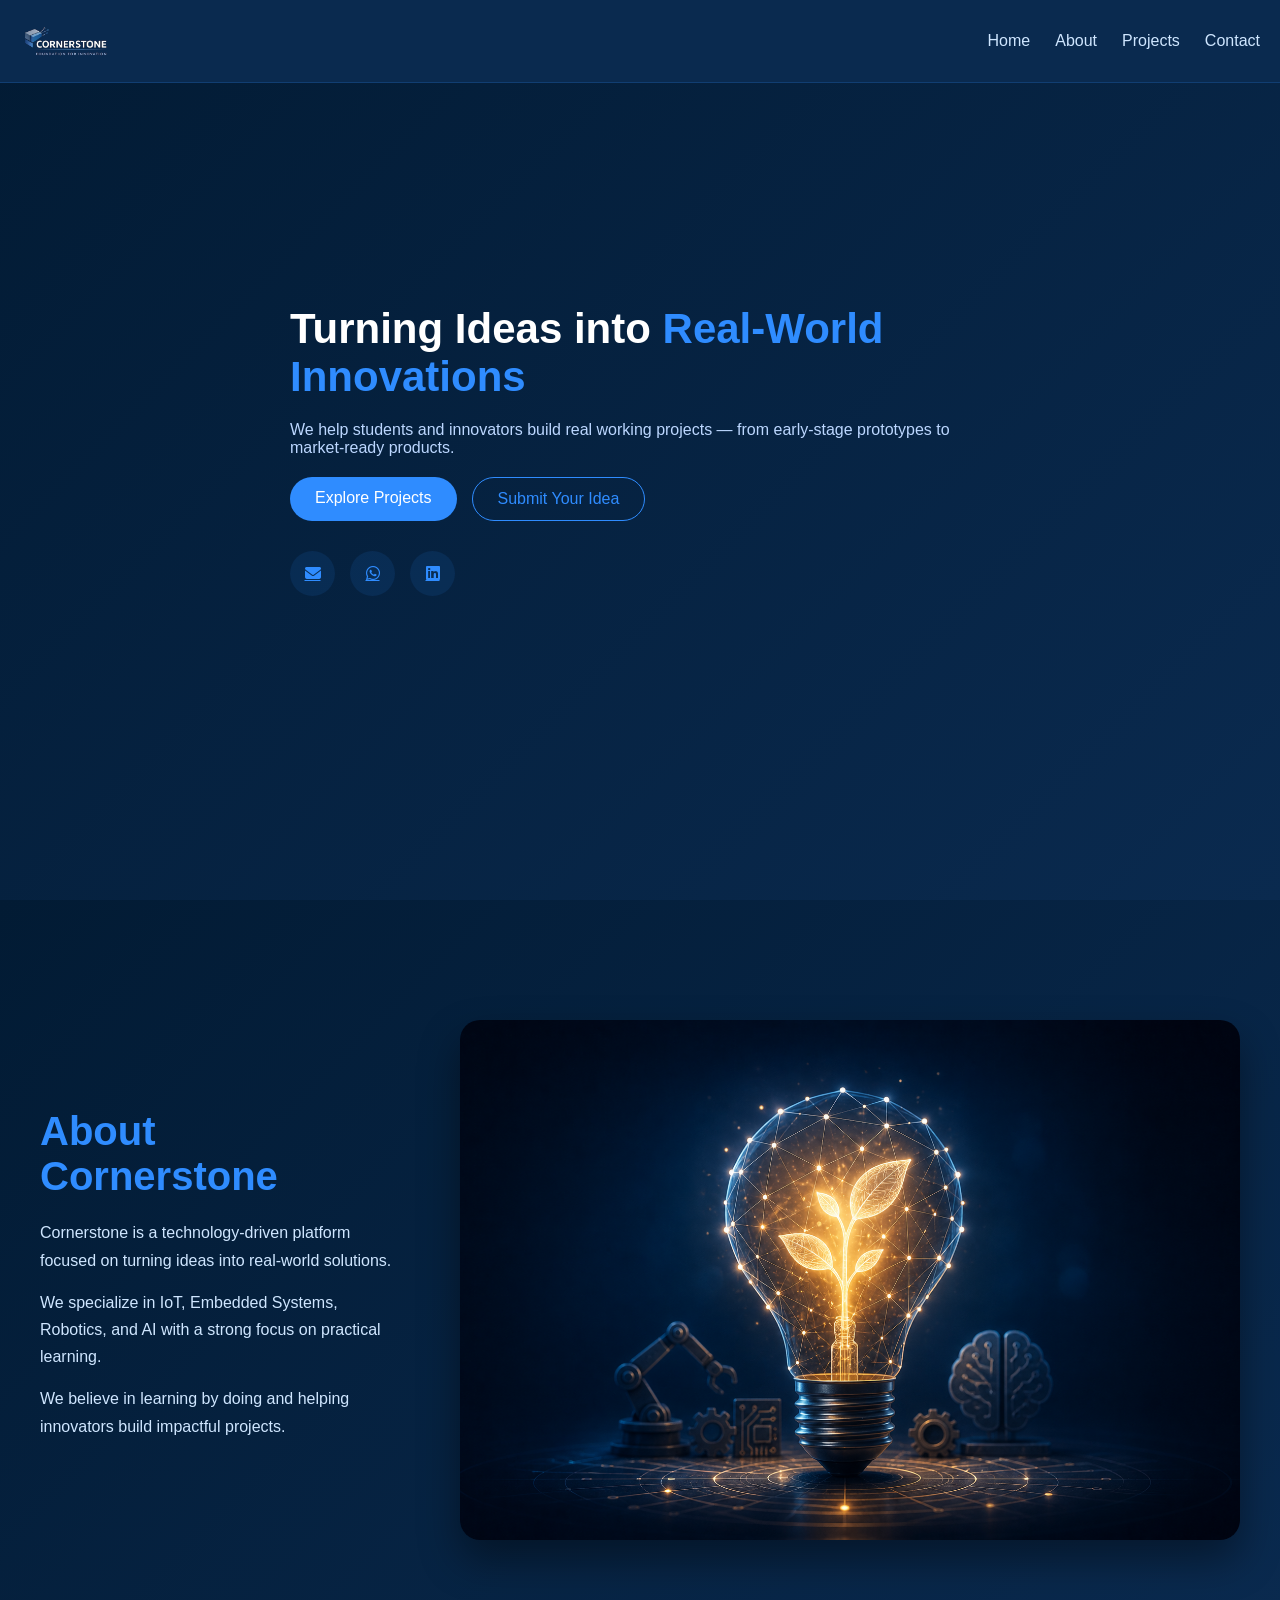
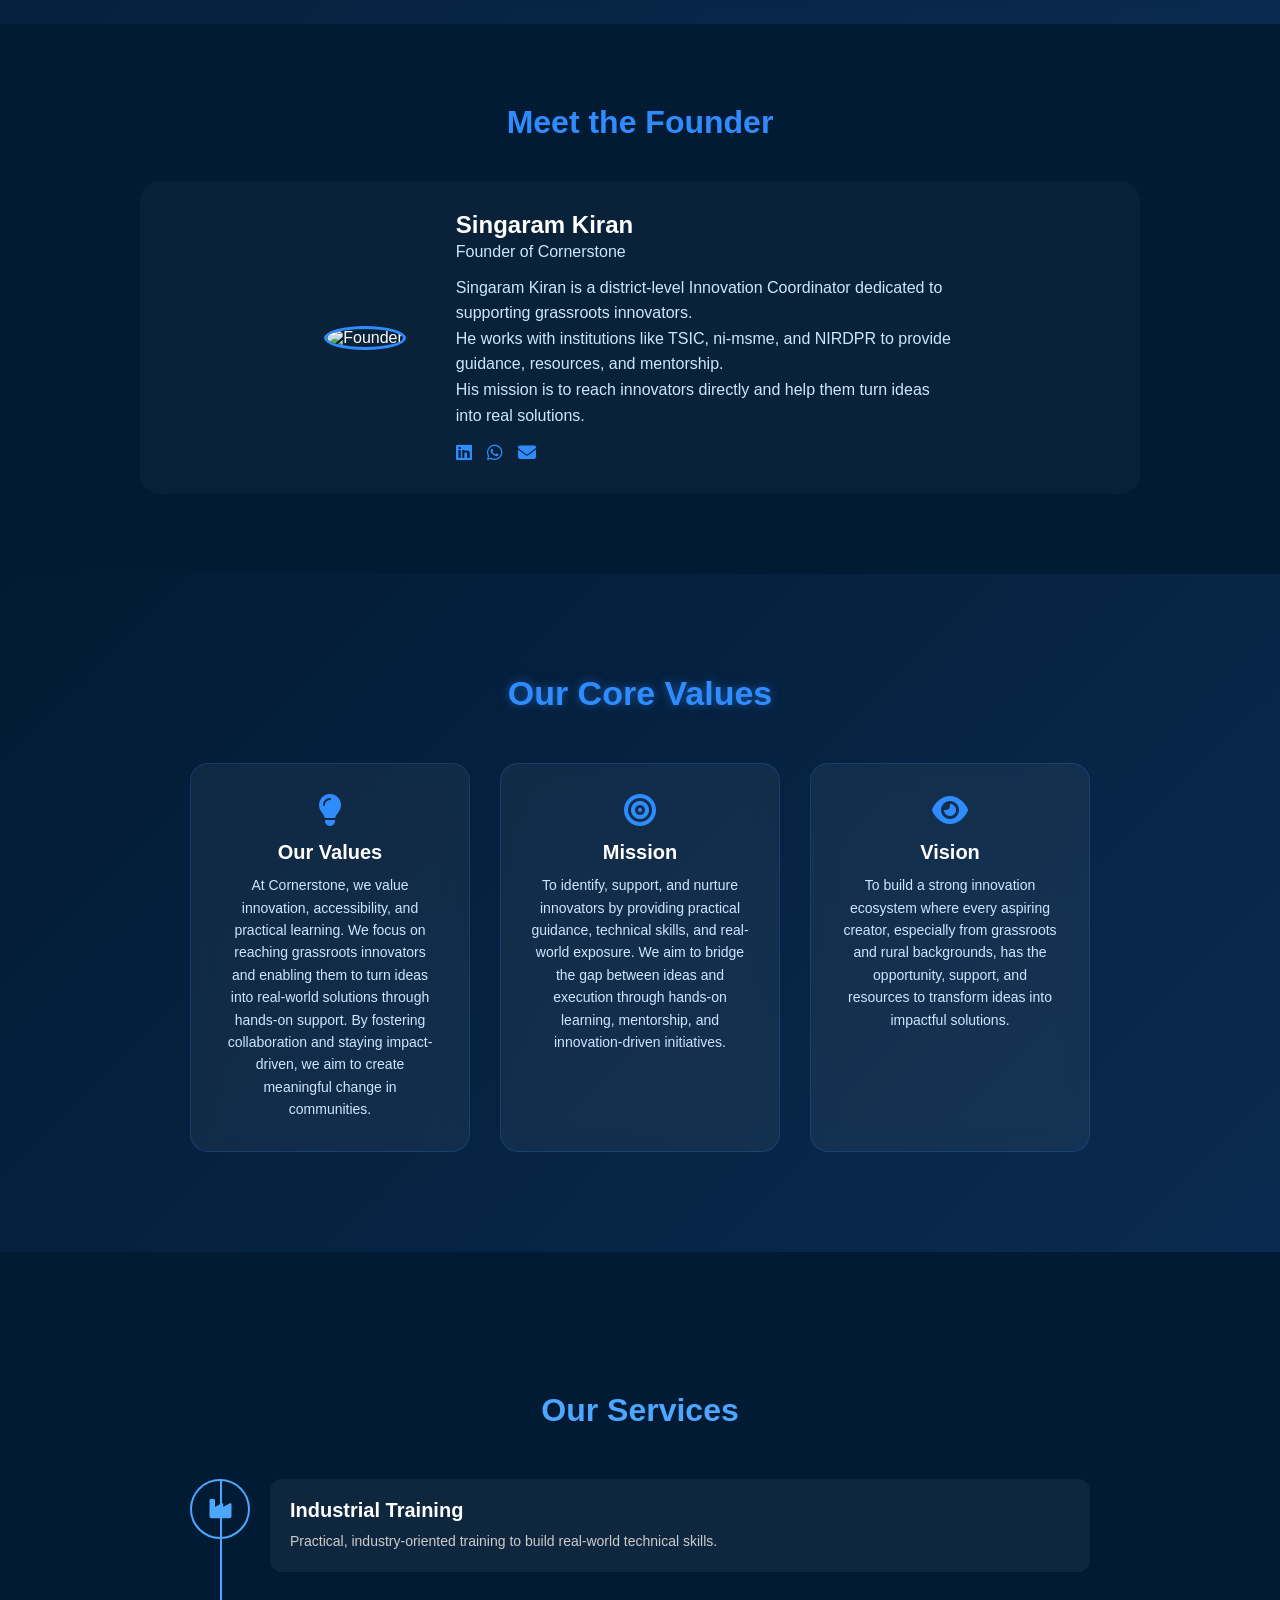
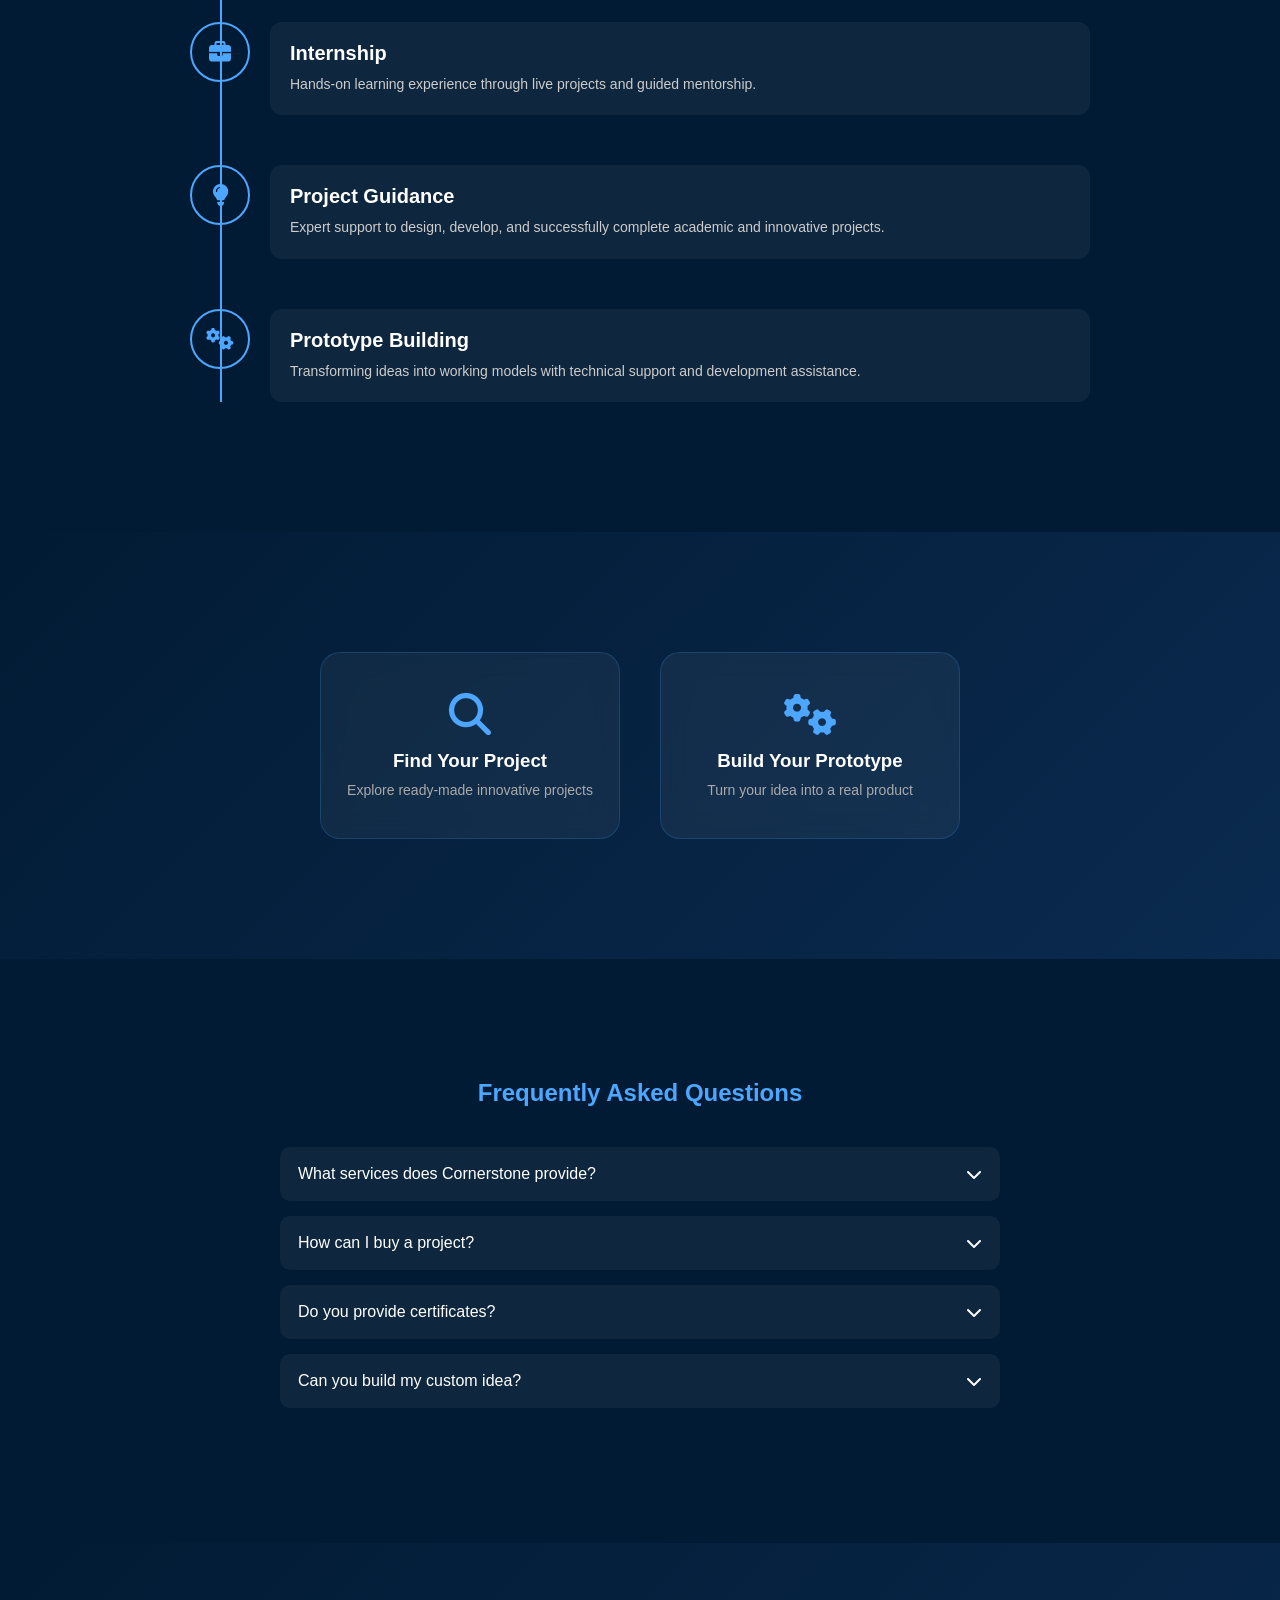
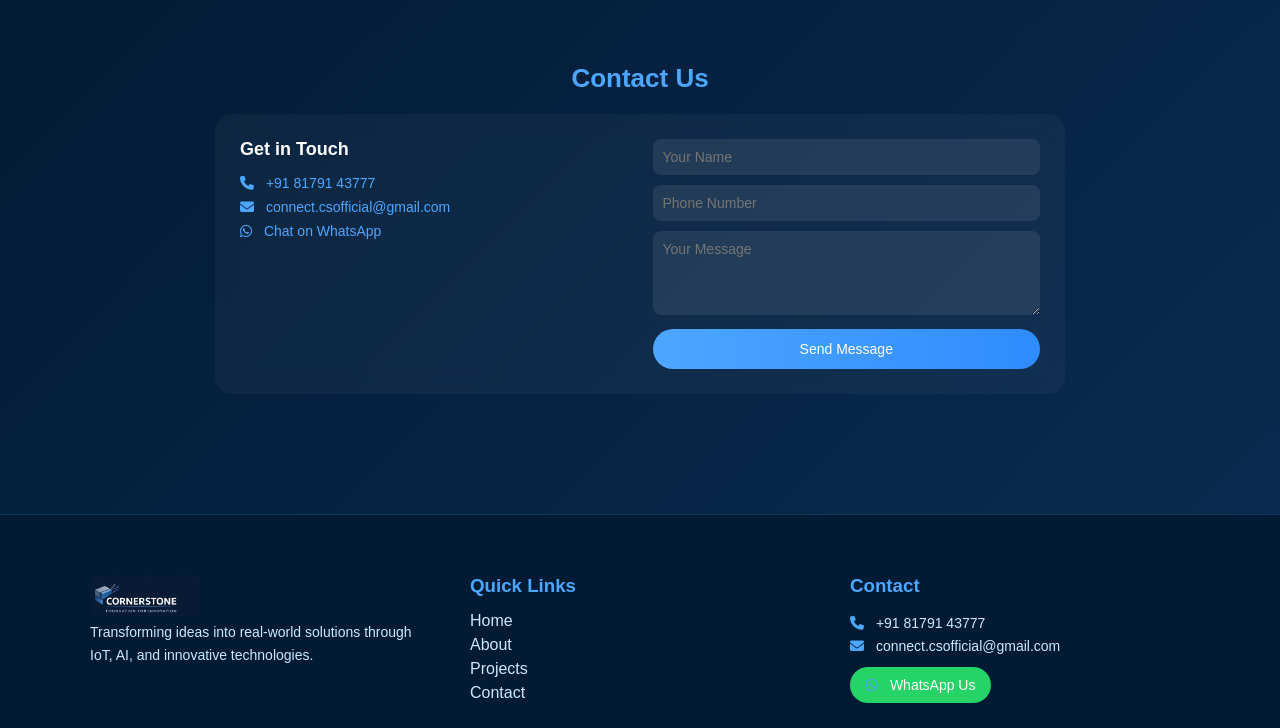
==== commit dea0308a: "update website Co-authored-by: Copilot <copilot@github.com>" ====
--- a/index.html
+++ b/index.html
@@ -56,9 +56,9 @@
     
 
     <div class="socials">
-      <a href="#"><i class="fas fa-envelope"></i></a>
-      <a href="#"><i class="fab fa-whatsapp"></i></a>
-      <a href="#"><i class="fab fa-linkedin"></i></a>
+      <a href="mailto:connect.csofficial@gmail.com"><i class="fas fa-envelope"></i></a>
+      <a href="https://wa.me/918179143777" target="_blank"><i class="fab fa-whatsapp"></i></a>
+      <a href="https://www.linkedin.com/in/singaram-kiran-94aa30299" target="_blank"><i class="fab fa-linkedin"></i></a>
     </div>
 
   </div>
@@ -141,10 +141,25 @@
         His mission is to reach innovators directly and help them turn ideas into real solutions.
       </p>
 
+      
+      <!-- SOCIAL LINKS -->
       <div class="founder-socials">
-        <a href="#"><i class="fab fa-linkedin"></i></a>
-        <a href="#"><i class="fab fa-github"></i></a>
-        <a href="#"><i class="fas fa-envelope"></i></a>
+
+        <!-- LINKEDIN -->
+        <a href="https://www.linkedin.com/in/singaram-kiran-94aa30299" target="_blank">
+          <i class="fab fa-linkedin"></i>
+        </a>
+
+        <!-- WHATSAPP -->
+        <a href="https://wa.me/918179143777" target="_blank">
+          <i class="fab fa-whatsapp"></i>
+        </a>
+
+        <!-- EMAIL -->
+        <a href="mailto:connect.csofficial@gmail.com">
+          <i class="fas fa-envelope"></i>
+        </a>
+
       </div>
     </div>
 
@@ -390,7 +405,7 @@
       </p>
 
       <p><i class="fas fa-envelope"></i>
-        <a href="mailto:cornerstone@gmail.com">cornerstone@gmail.com</a>
+        <a href="mailto:connect.csofficial@gmail.com">connect.csofficial@gmail.com</a>
       </p>
 
       <p><i class="fab fa-whatsapp"></i>
@@ -431,7 +446,9 @@
 
     <!-- LEFT -->
     <div class="footer-about">
-      <h2>Cornerstone</h2>
+      <div class="logo">
+    <img src="assets/images/logo.png" alt="logo">
+  </div>
       <p>
         Transforming ideas into real-world solutions through IoT,
         AI, and innovative technologies.
@@ -452,7 +469,7 @@
     <div class="footer-contact">
       <h3>Contact</h3>
       <p><i class="fas fa-phone"></i> +91 81791 43777</p>
-      <p><i class="fas fa-envelope"></i> cornerstone@gmail.com</p>
+      <p><i class="fas fa-envelope"></i> connect.csofficial@gmail.com</p>
 
       <a href="https://wa.me/918179143777" target="_blank" class="whatsapp-btn">
         <i class="fab fa-whatsapp"></i> WhatsApp Us
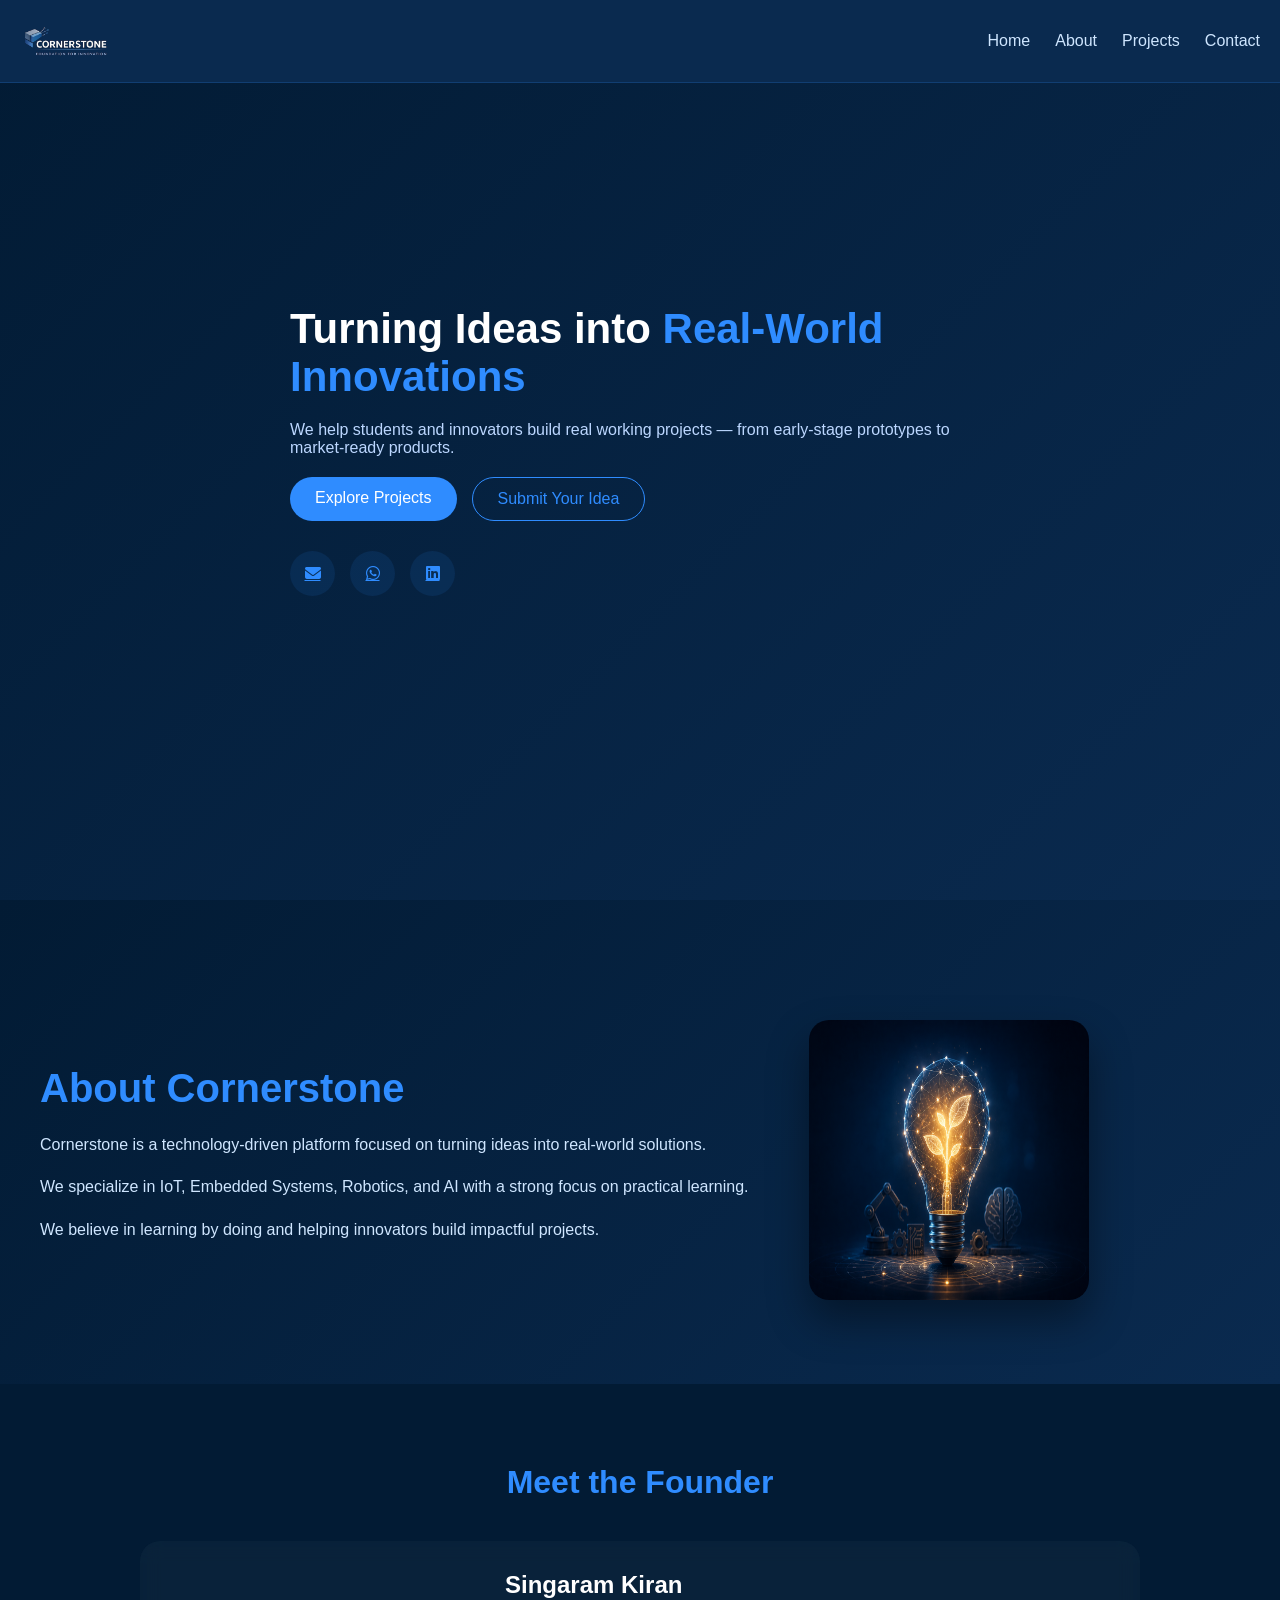
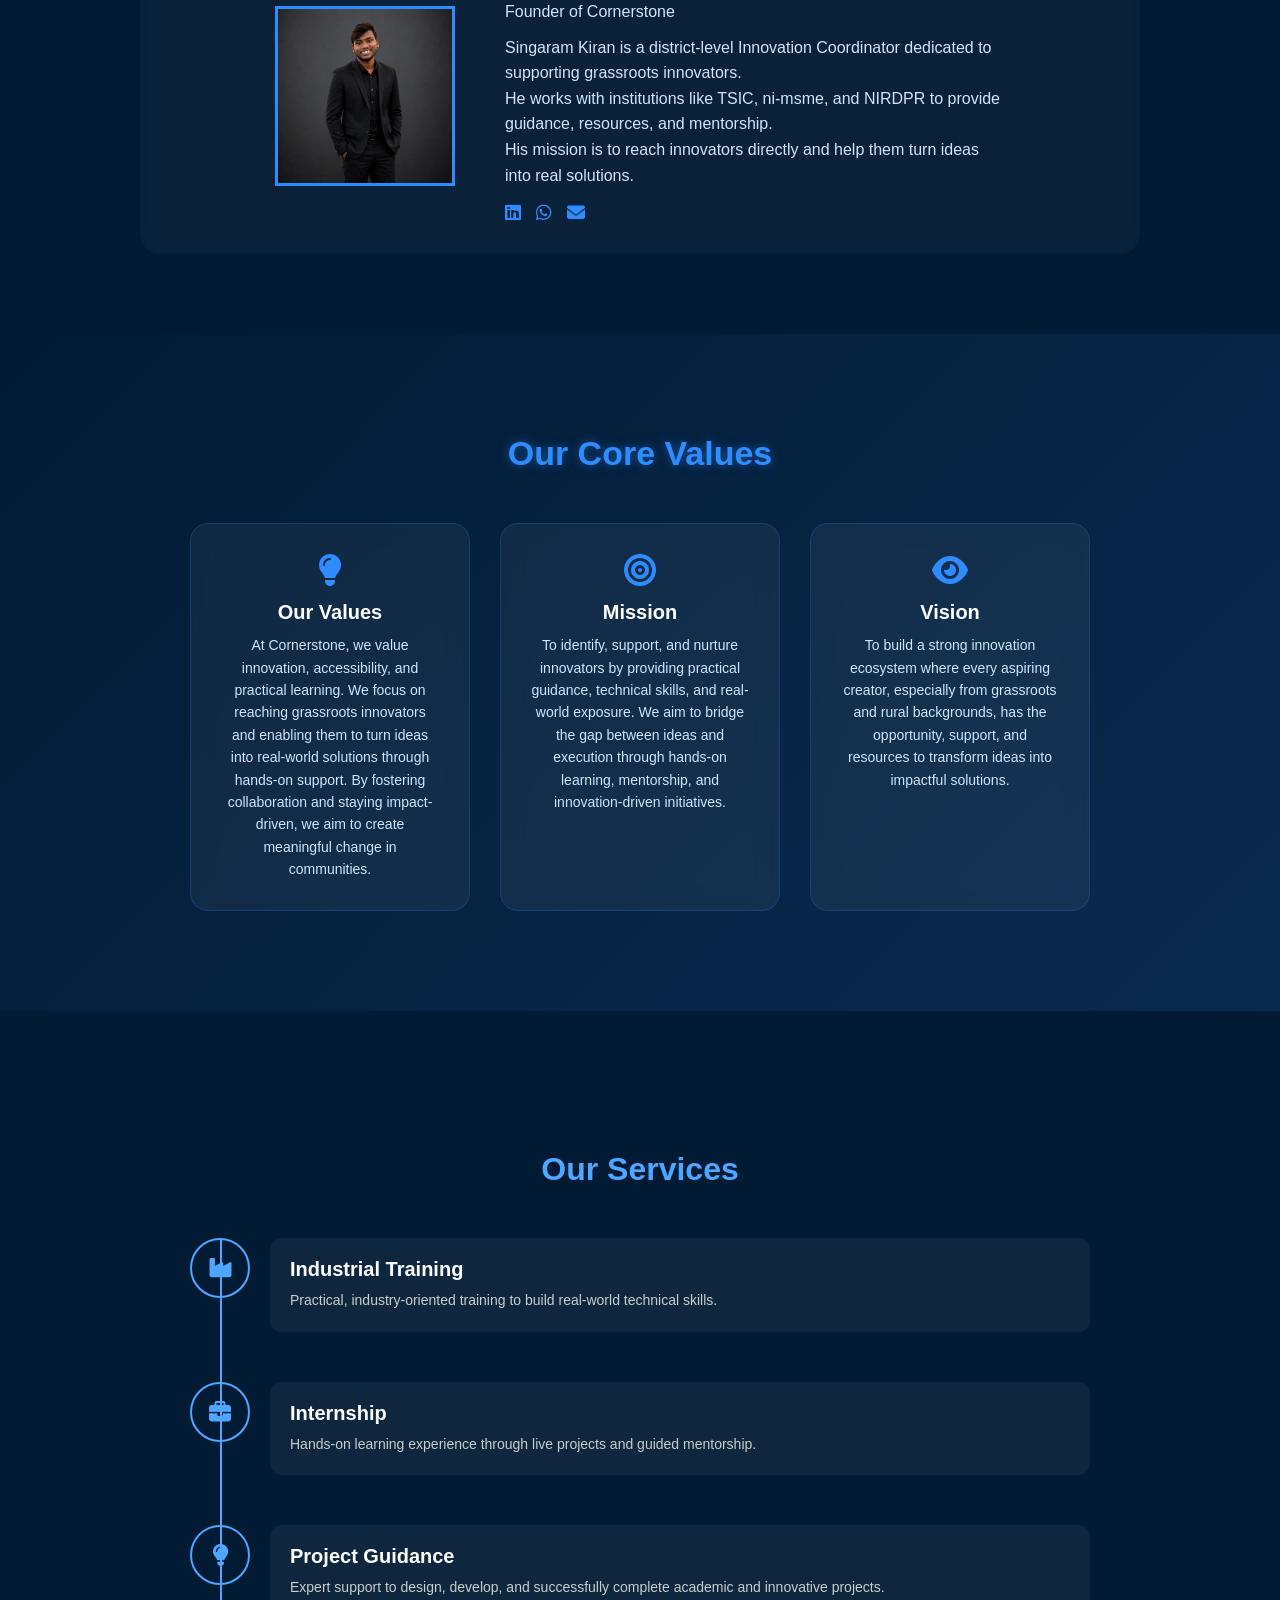
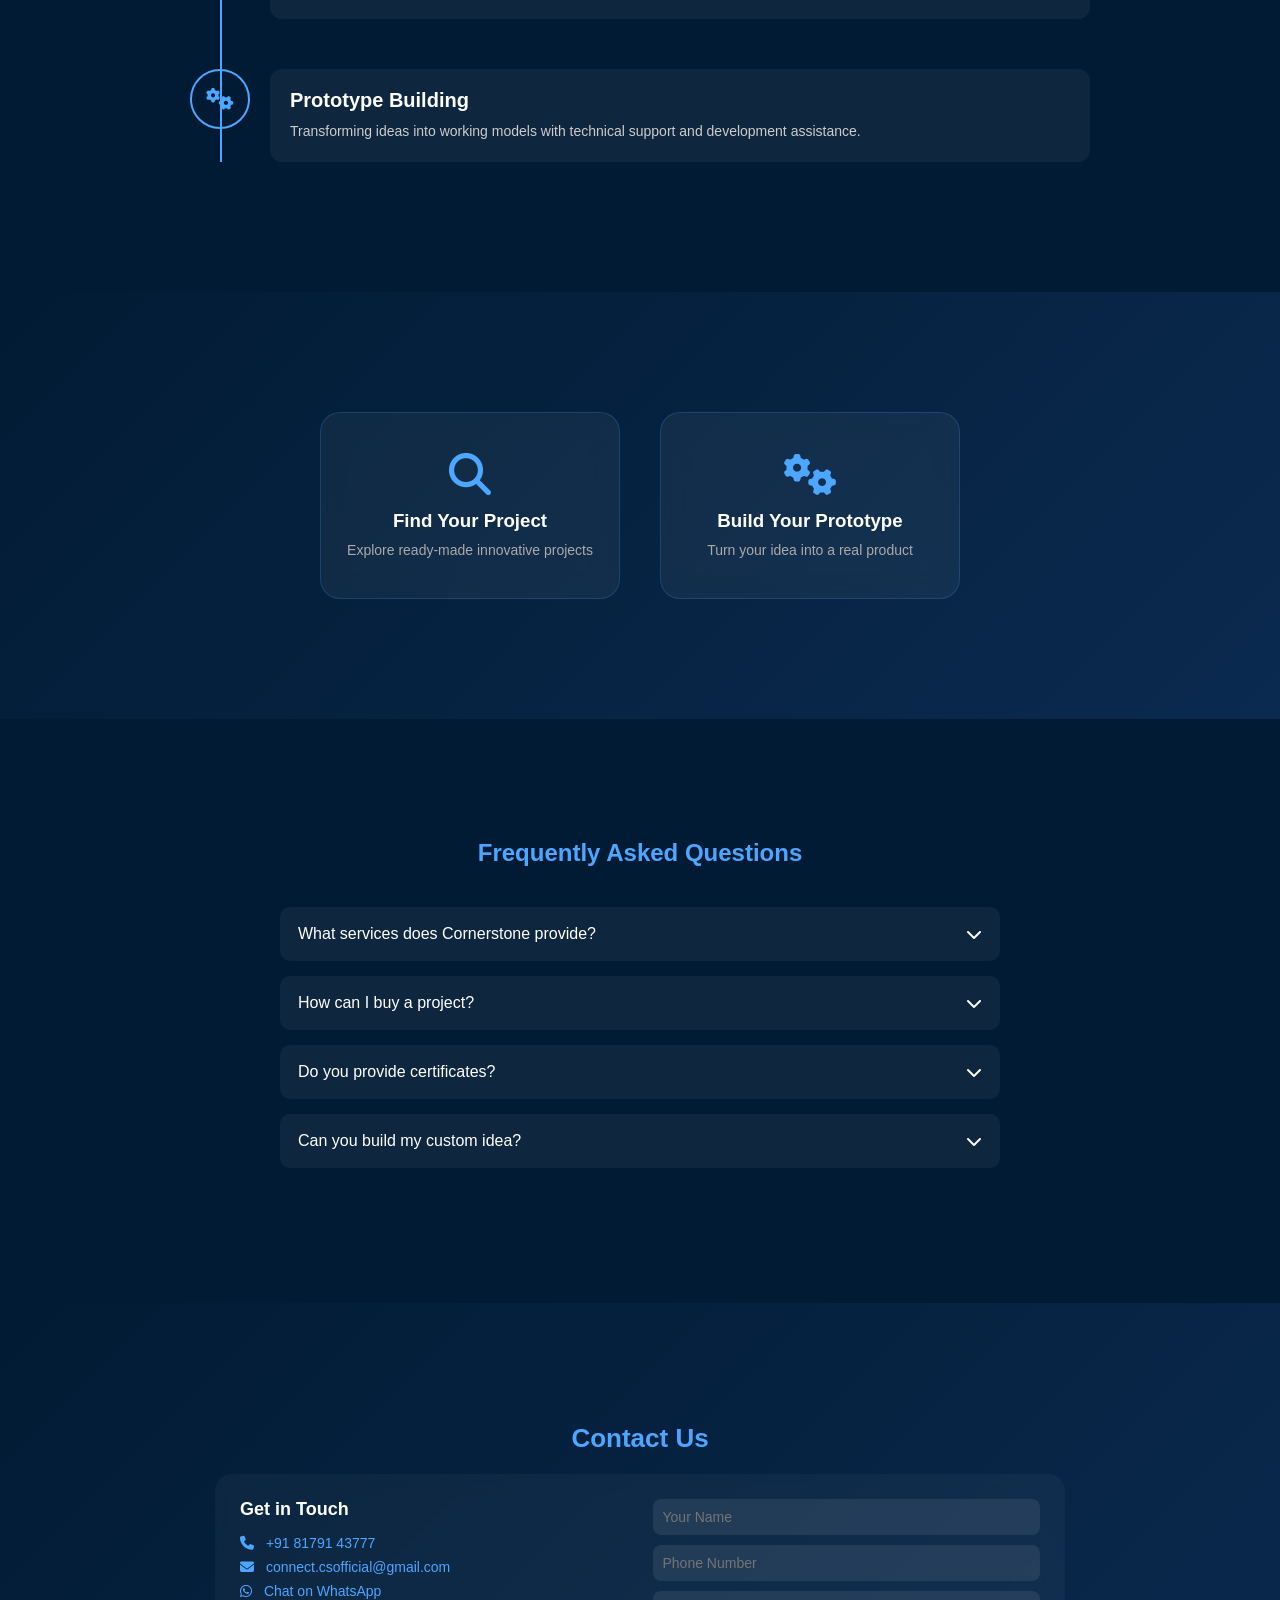
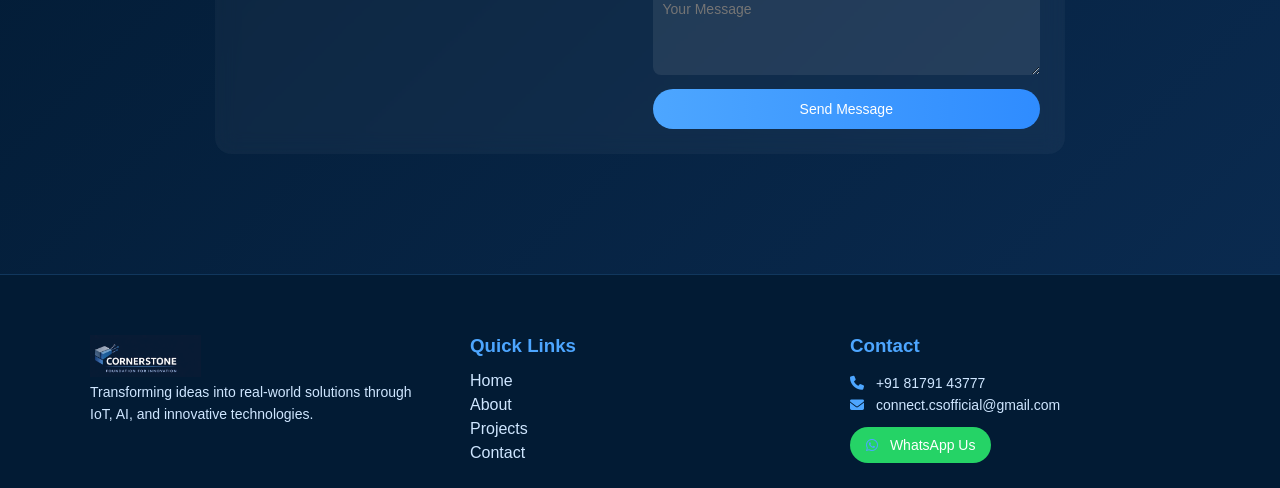
==== commit 06ccb603: "latest image update" ====
--- a/index.html
+++ b/index.html
@@ -105,7 +105,7 @@
 
     <!-- IMAGE -->
     <div class="about-image">
-      <img src="../assets/images/about.png" alt="About">
+      <img src="assets/images/about.png" alt="About">
     </div>
 
   </div>
@@ -122,7 +122,7 @@
 
     <!-- IMAGE -->
     <div class="founder-img">
-      <img src="../assets/images/founder.jpg" alt="Founder">
+      <img src="assets/images/founder.jpeg" alt="Founder">
     </div>
 
     <div class="founder-info">
--- a/style.css
+++ b/style.css
@@ -393,6 +393,8 @@
   width:100%;
   border-radius:20px;
   box-shadow:0 20px 40px rgba(0,0,0,0.4);
+  width:280px;
+  height:280px;
 }
 
 /* STATS */
@@ -453,7 +455,7 @@
   width:180px;
   height:180px;
   object-fit:cover;
-  border-radius:50%;
+
   border:3px solid #2f8cff;
 }
 
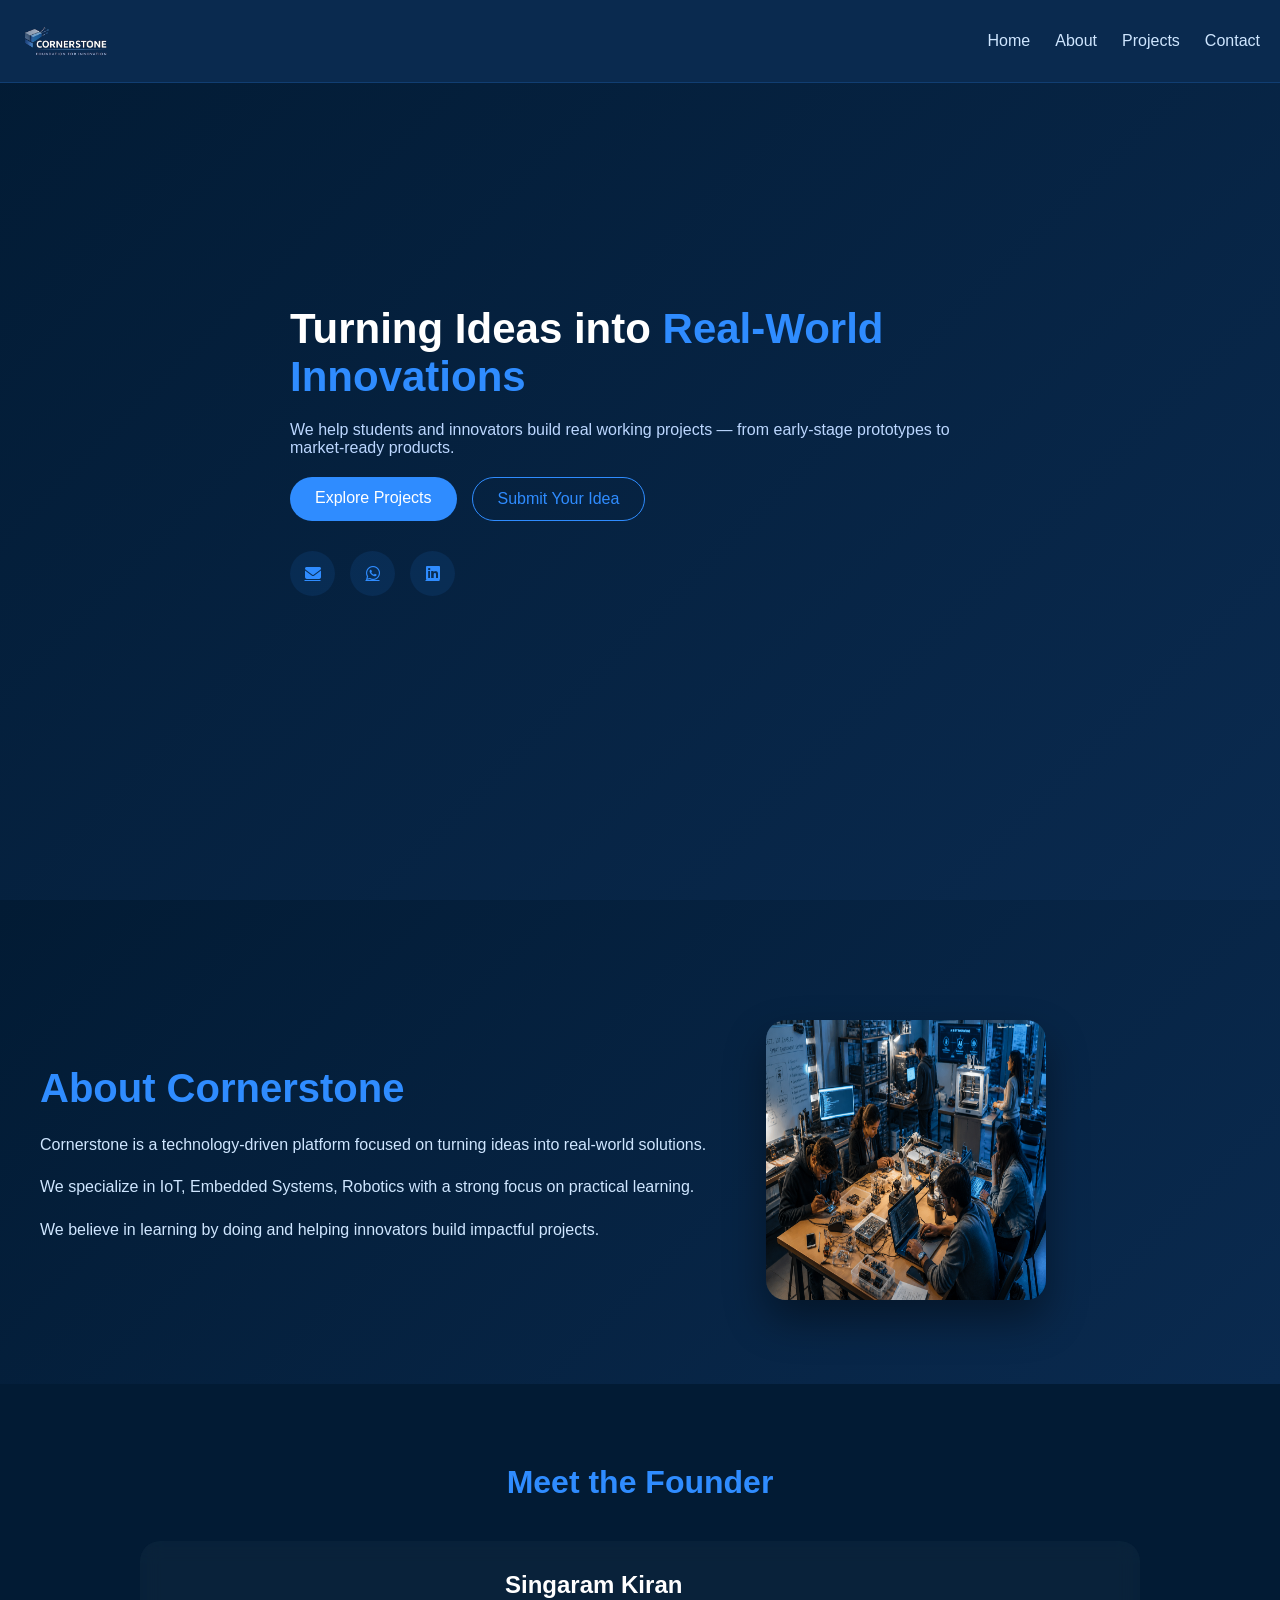
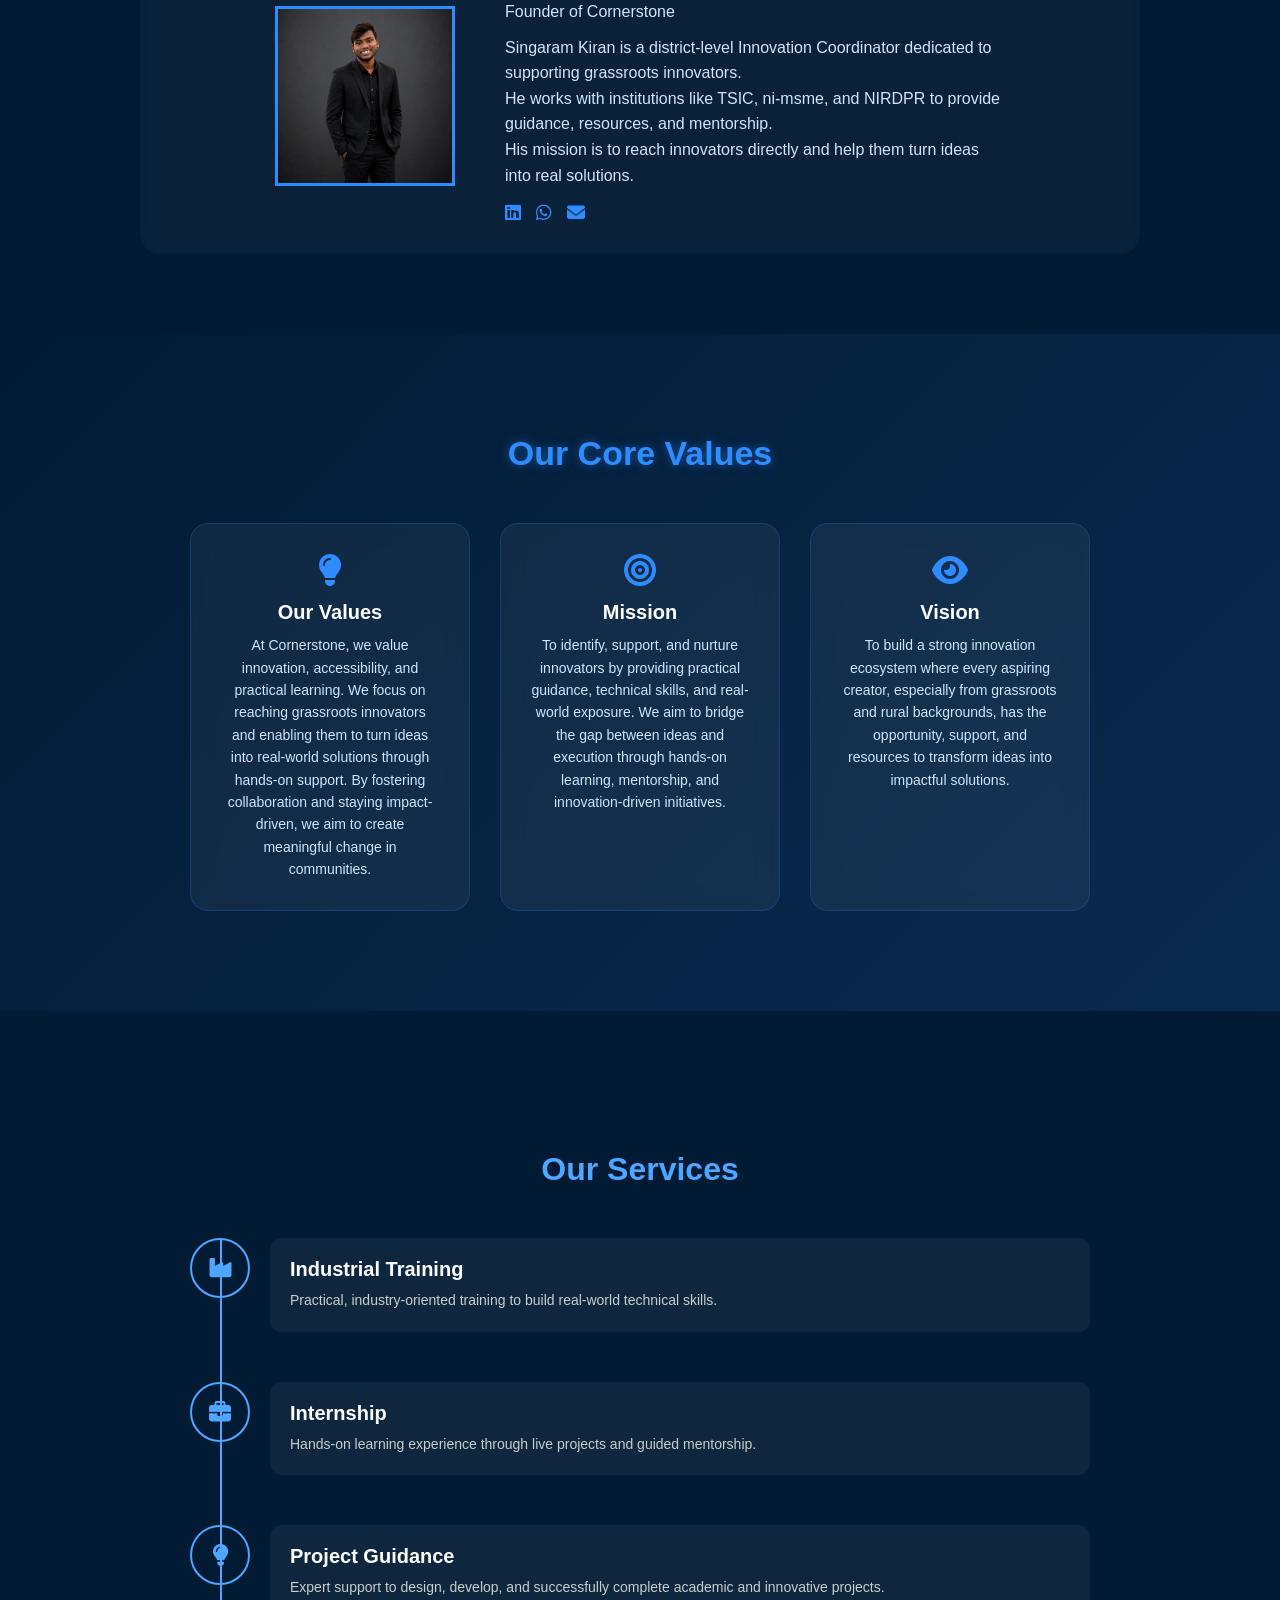
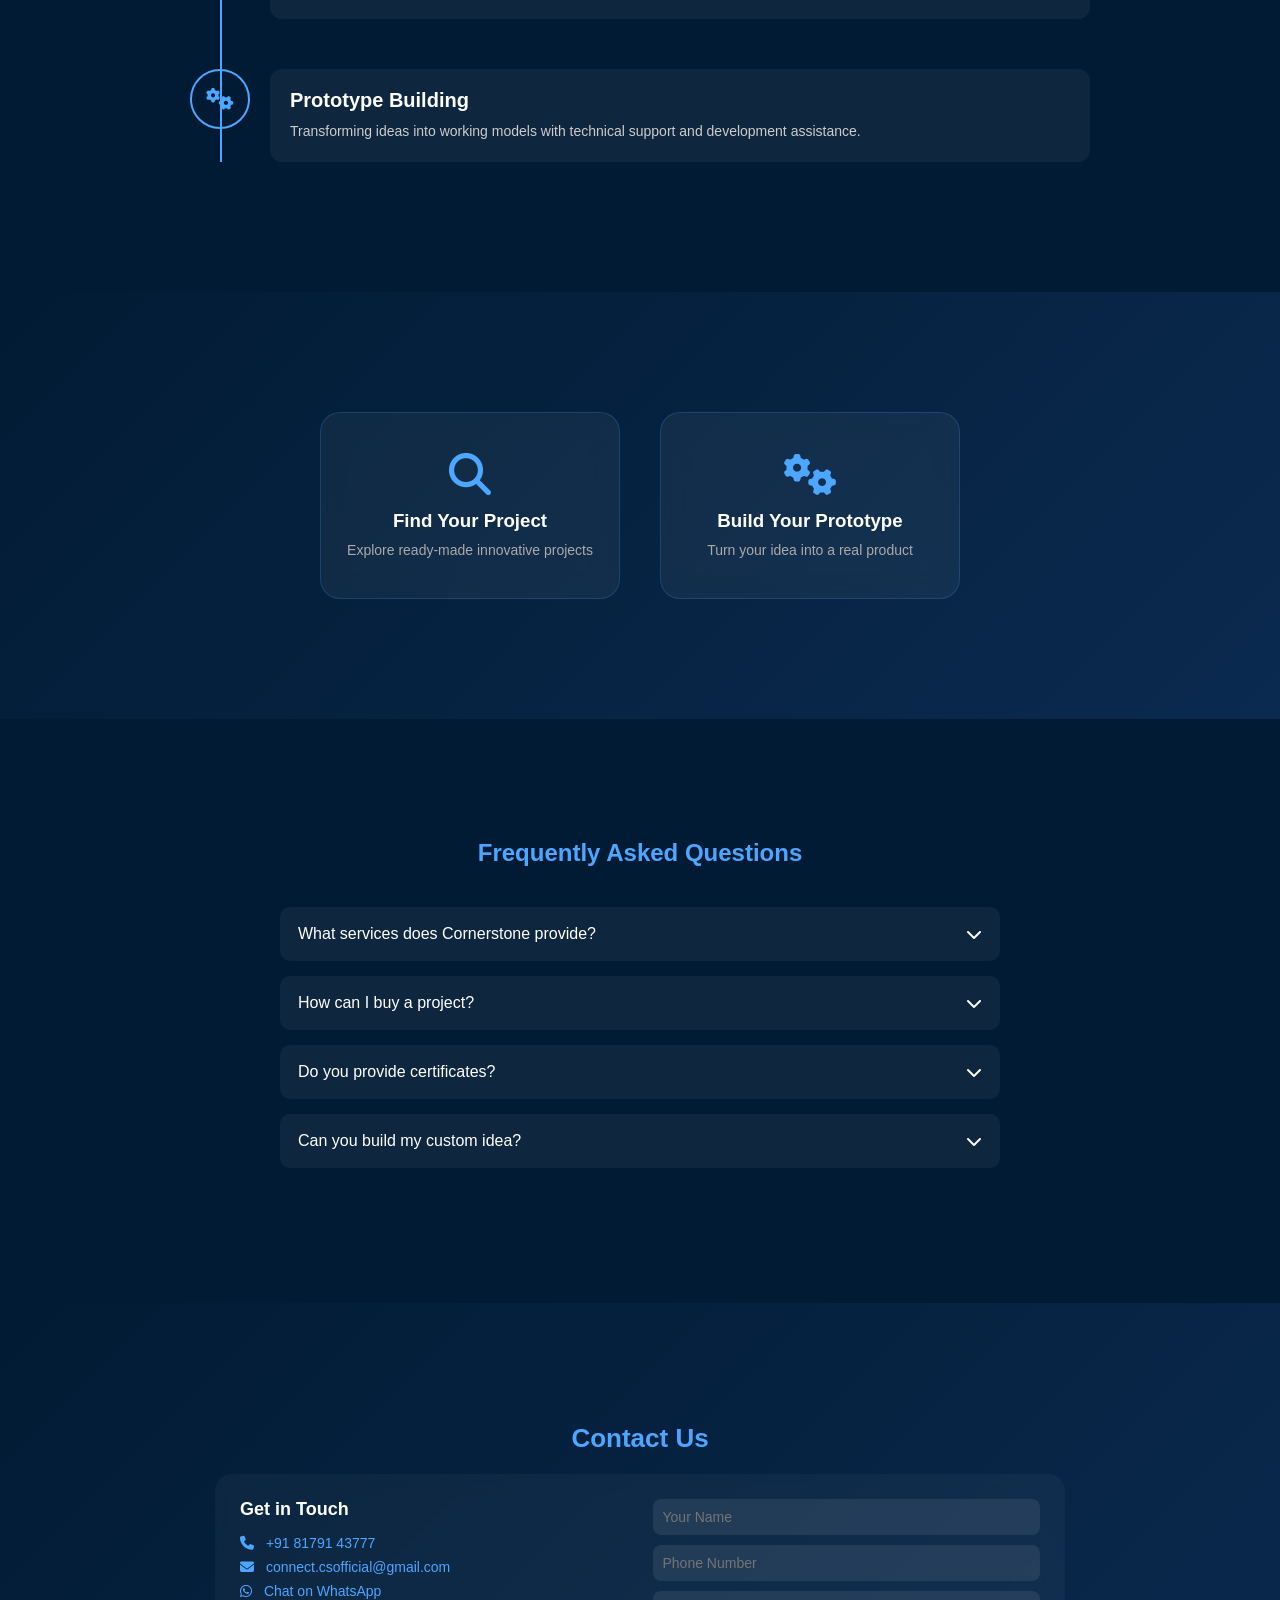
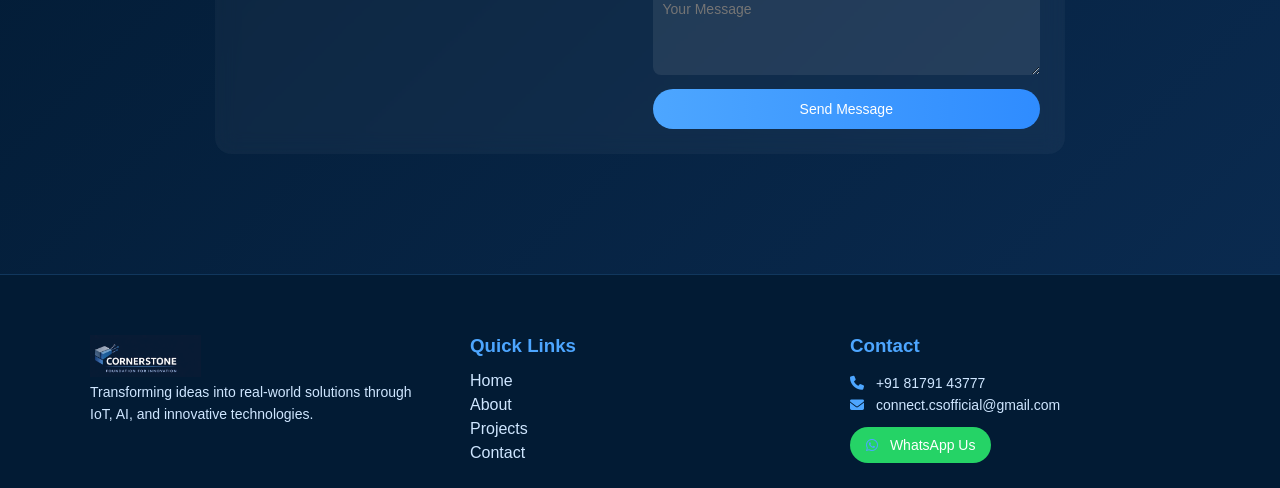
==== commit ca79dc99: "new changes Co-authored-by: Copilot <copilot@github.com>" ====
--- a/index.html
+++ b/index.html
@@ -95,7 +95,7 @@
       </p>
 
       <p>
-        We specialize in IoT, Embedded Systems, Robotics, and AI with a strong focus on practical learning.
+        We specialize in IoT, Embedded Systems, Robotics  with a strong focus on practical learning.
       </p>
 
       <p>
@@ -105,7 +105,7 @@
 
     <!-- IMAGE -->
     <div class="about-image">
-      <img src="assets/images/about.png" alt="About">
+      <img src="assets/images/about1.png" alt="About">
     </div>
 
   </div>
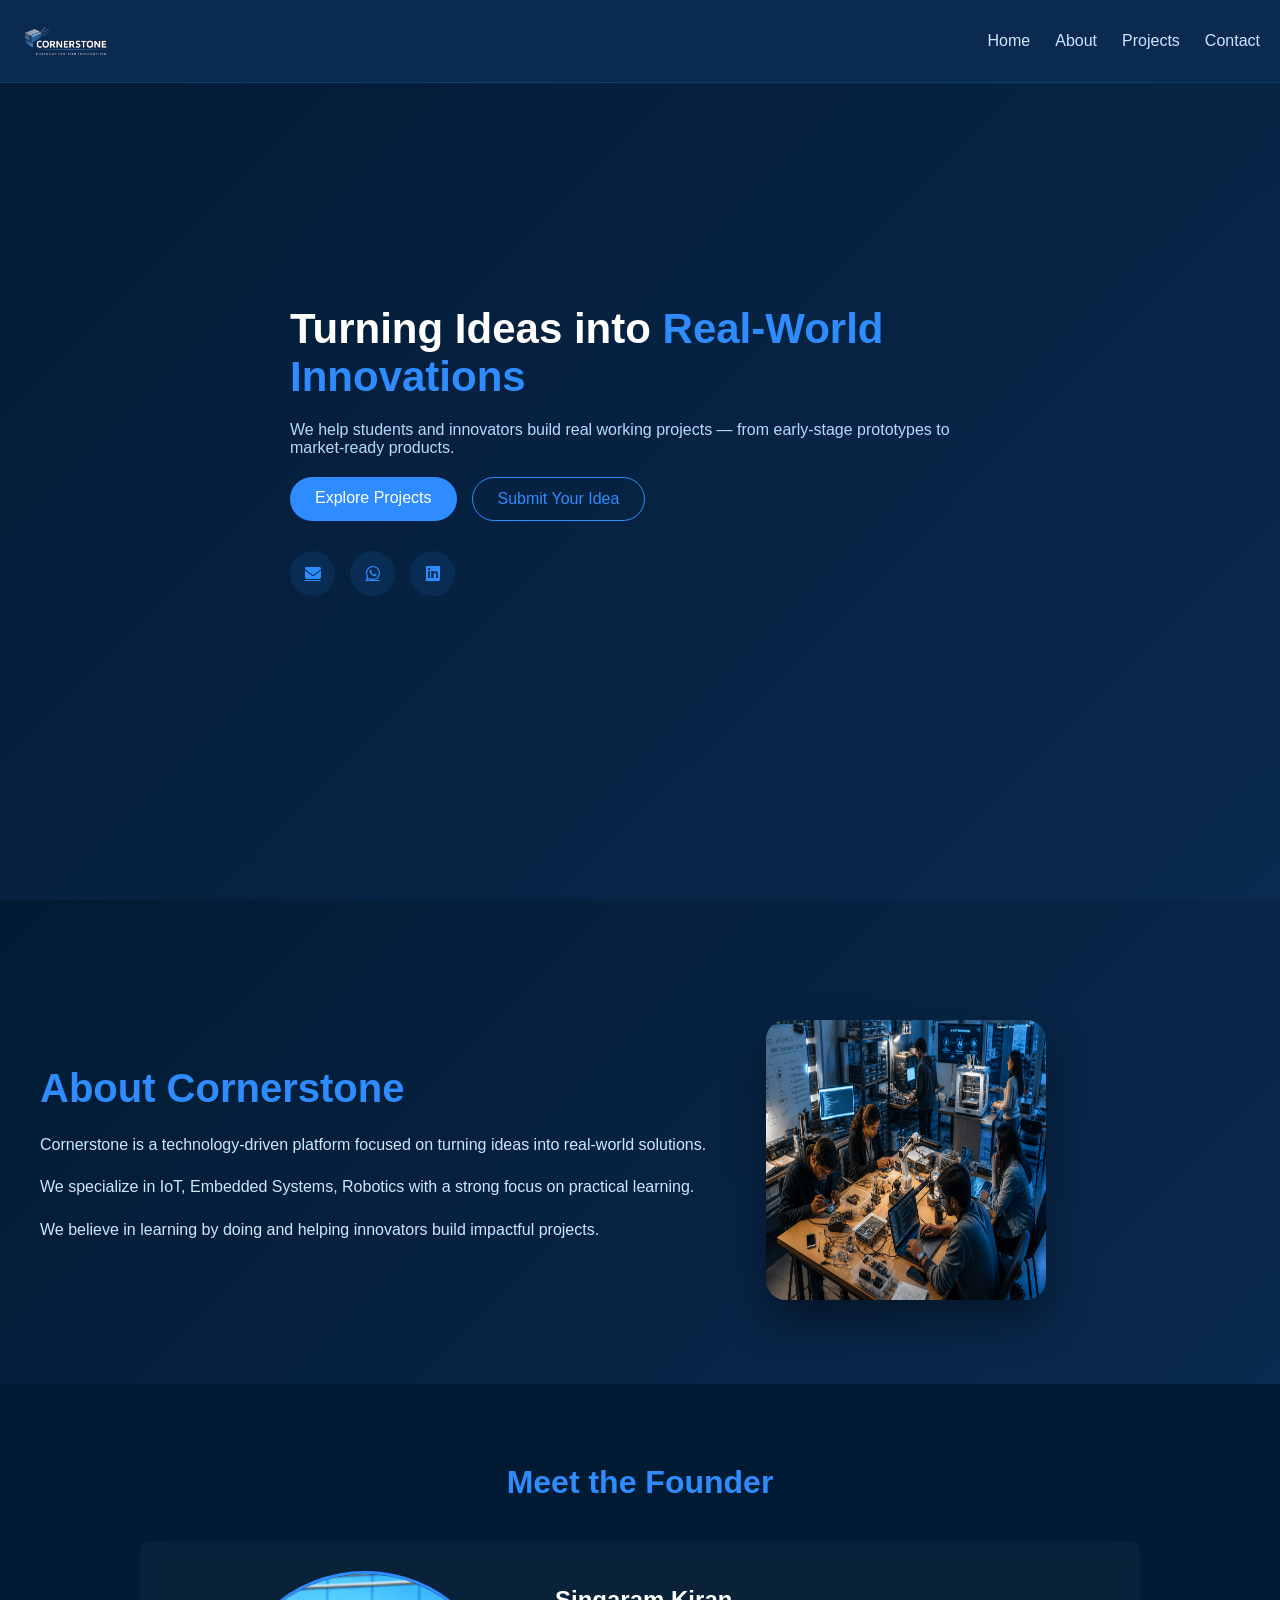
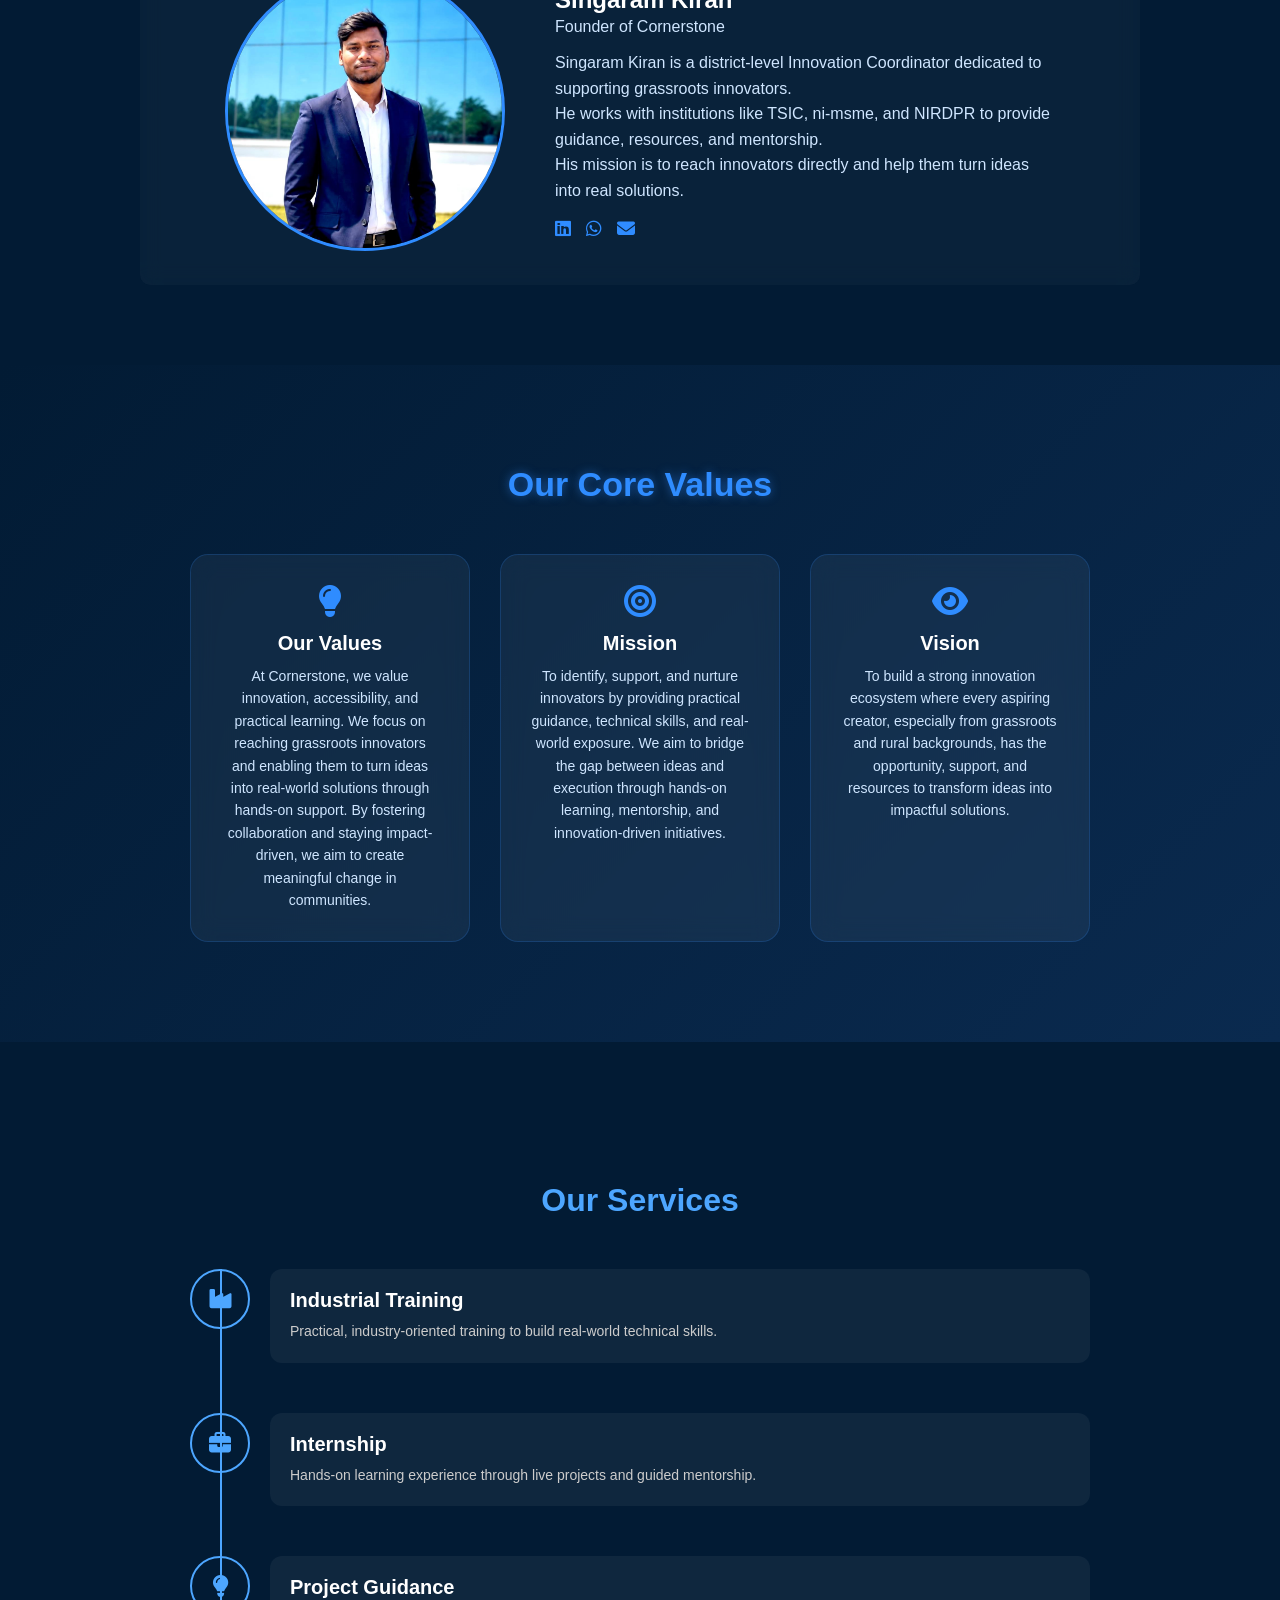
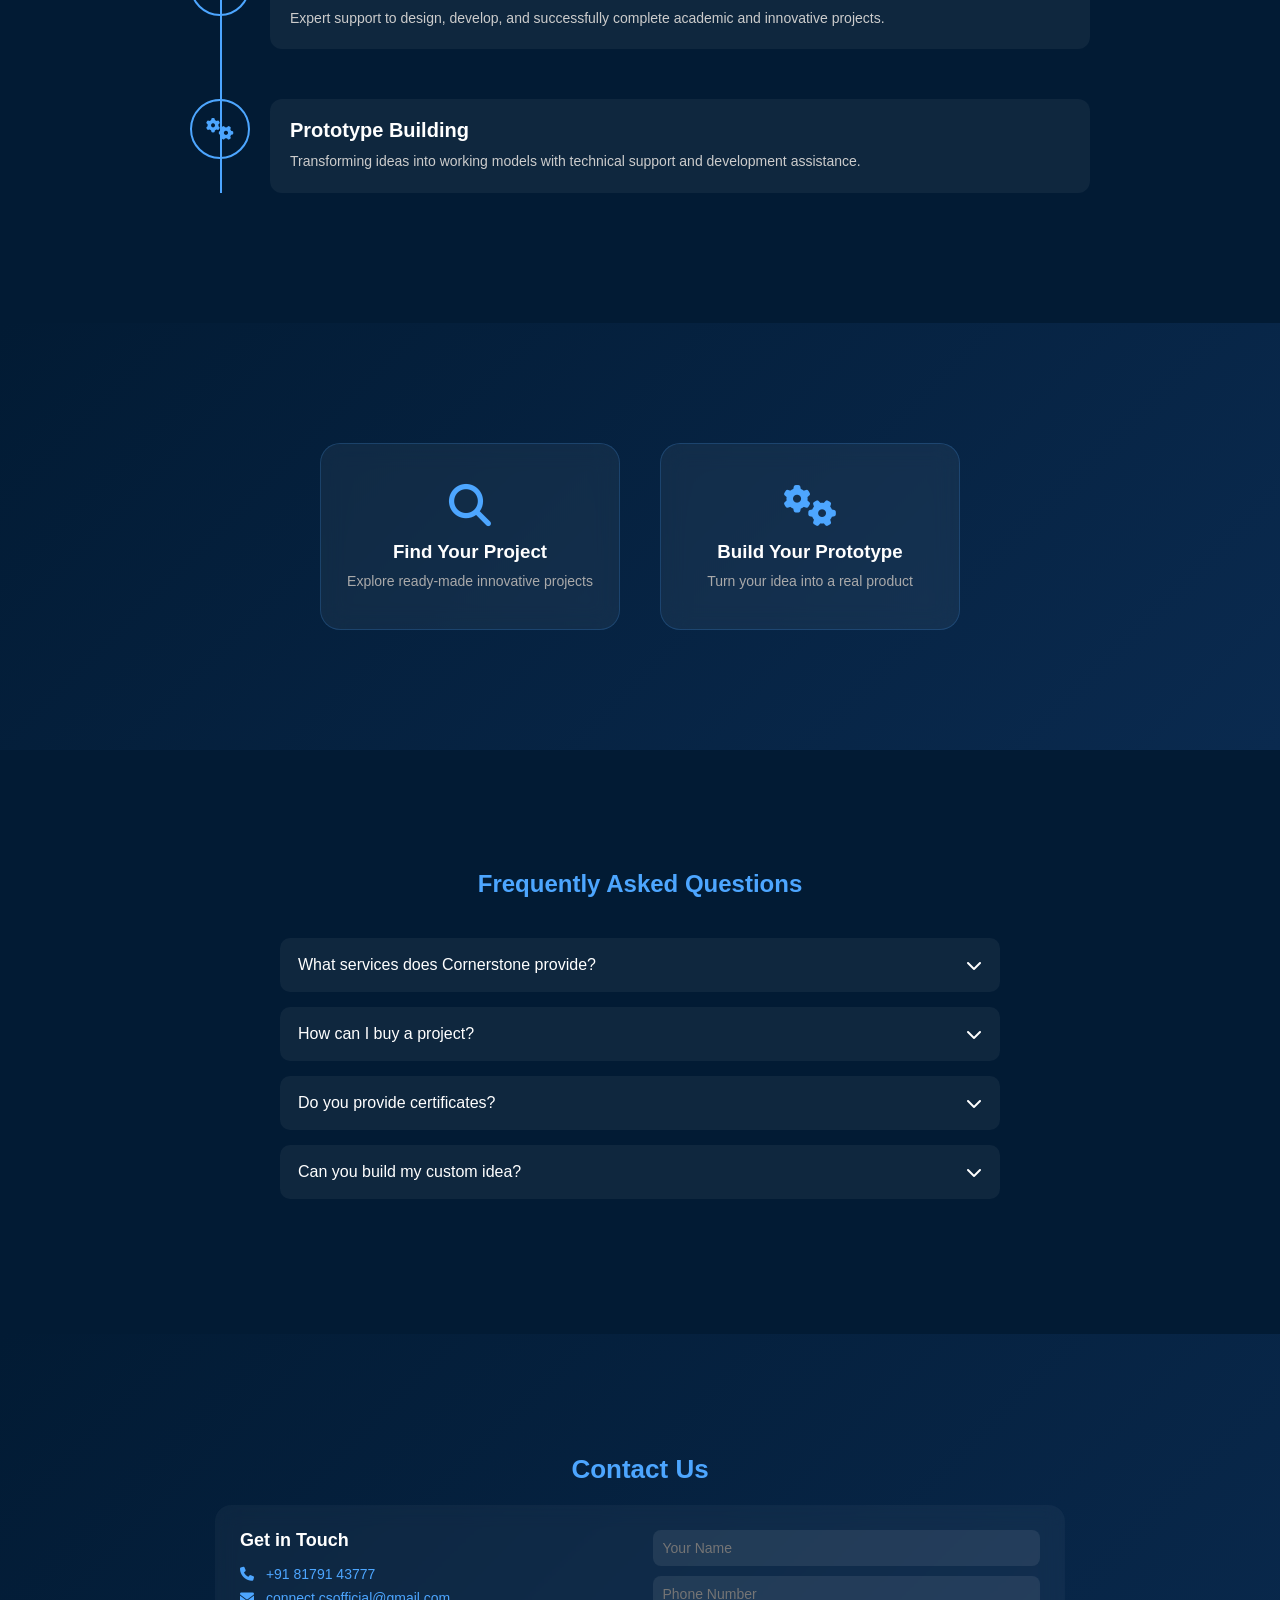
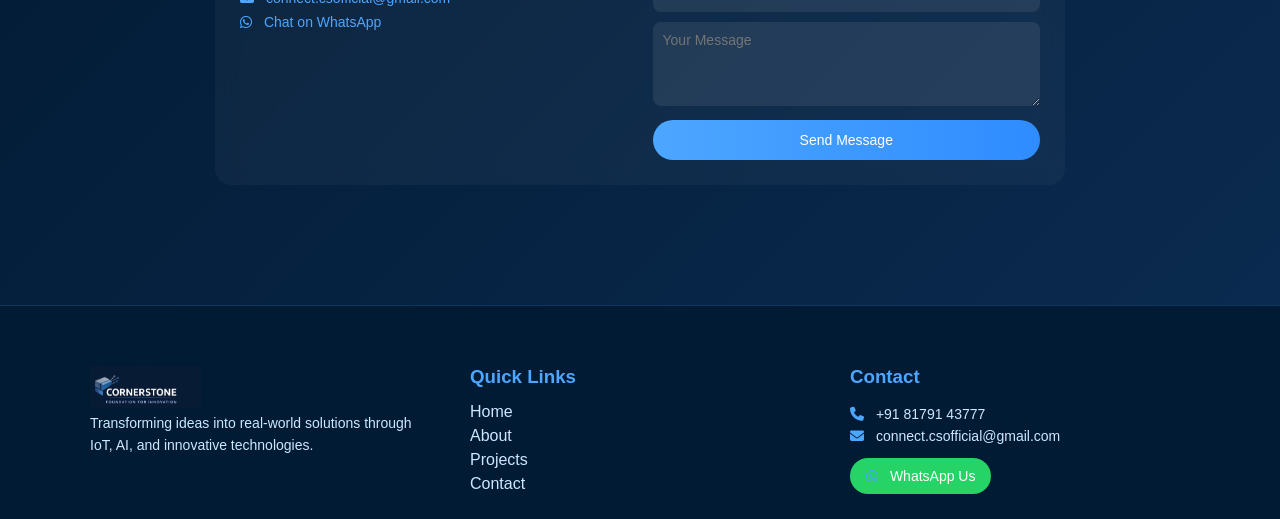
==== commit 9773a046: "cha" ====
--- a/index.html
+++ b/index.html
@@ -122,7 +122,7 @@
 
     <!-- IMAGE -->
     <div class="founder-img">
-      <img src="assets/images/founder.jpeg" alt="Founder">
+      <img src="assets/images/founder1.jpeg" alt="Founder">
     </div>
 
     <div class="founder-info">
--- a/style.css
+++ b/style.css
@@ -446,16 +446,16 @@
 
   background:rgba(255,255,255,0.03);
   padding:30px;
-  border-radius:20px;
+  border-radius:10px;
   backdrop-filter:blur(10px);
 }
 
 /* IMAGE */
 .founder-img img {
-  width:180px;
-  height:180px;
+  width:280px;
+  height:280px;
   object-fit:cover;
-
+border-radius:250px;
   border:3px solid #2f8cff;
 }
 
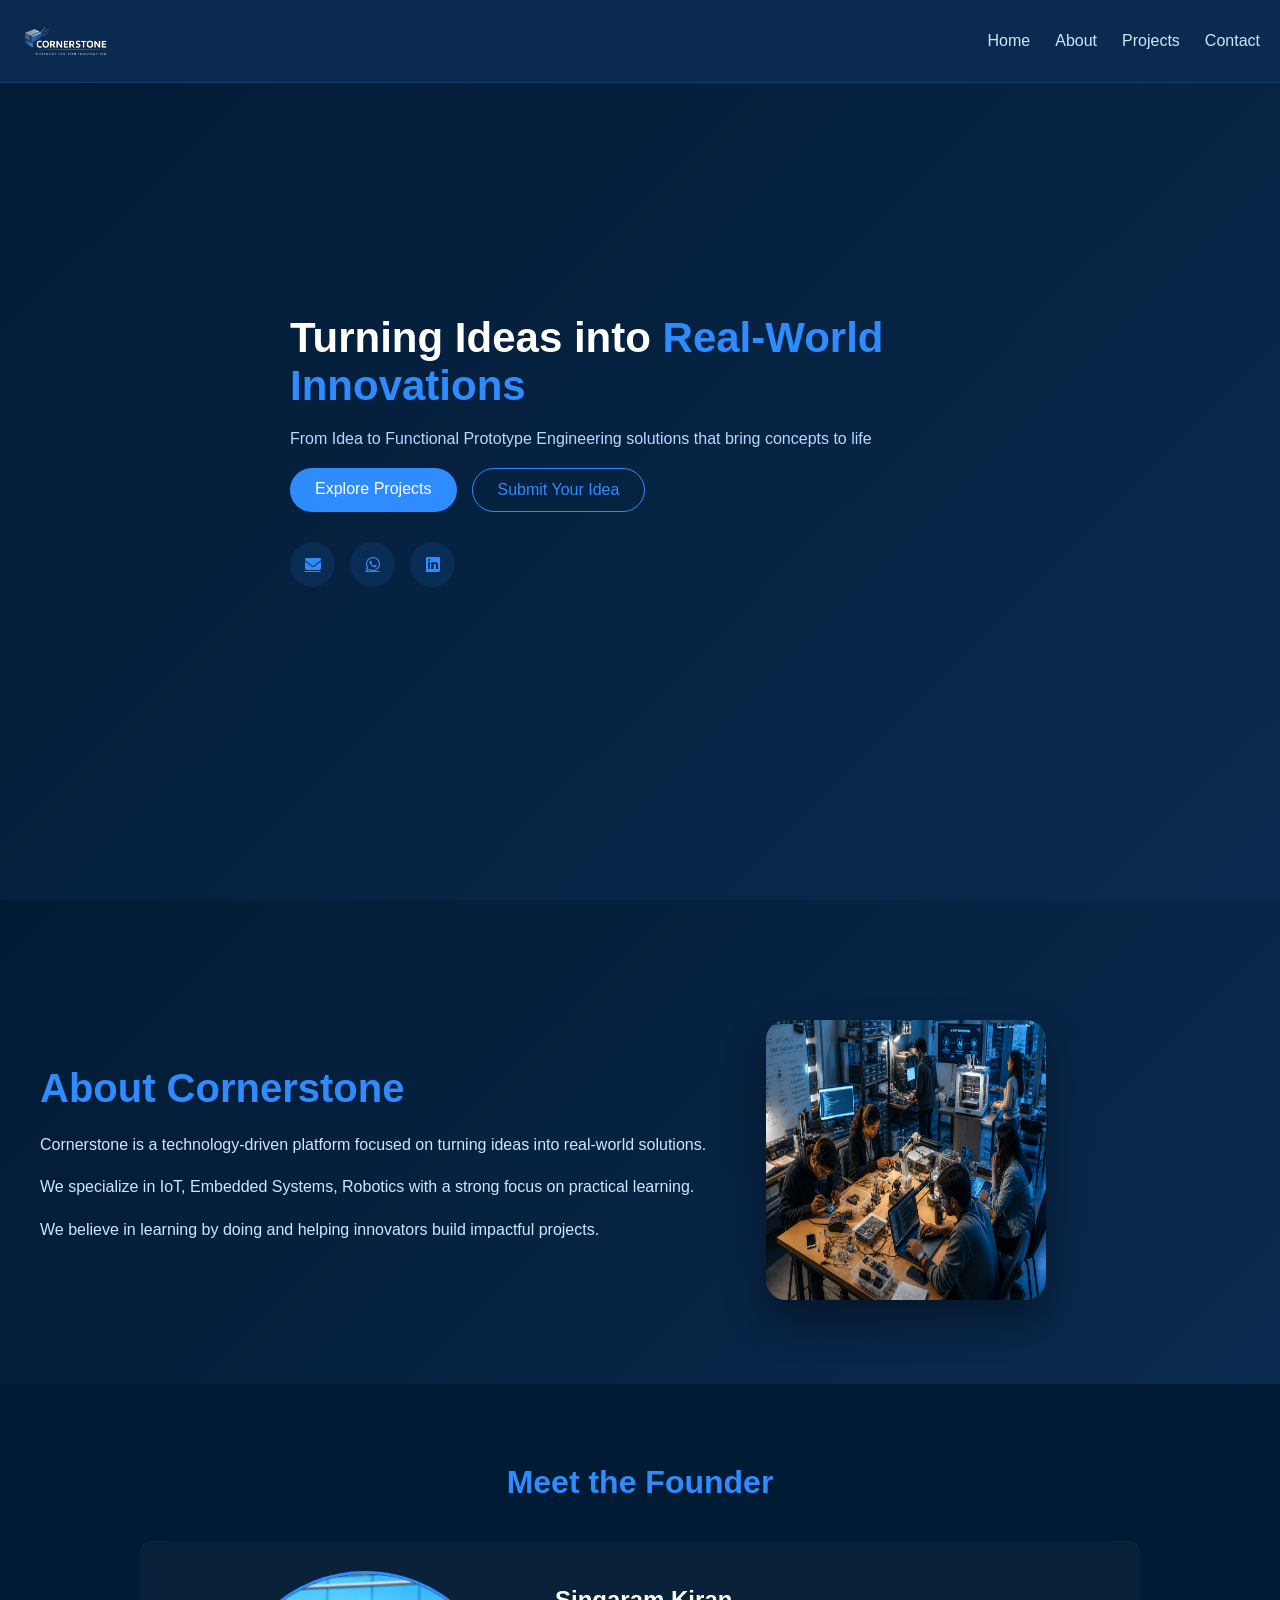
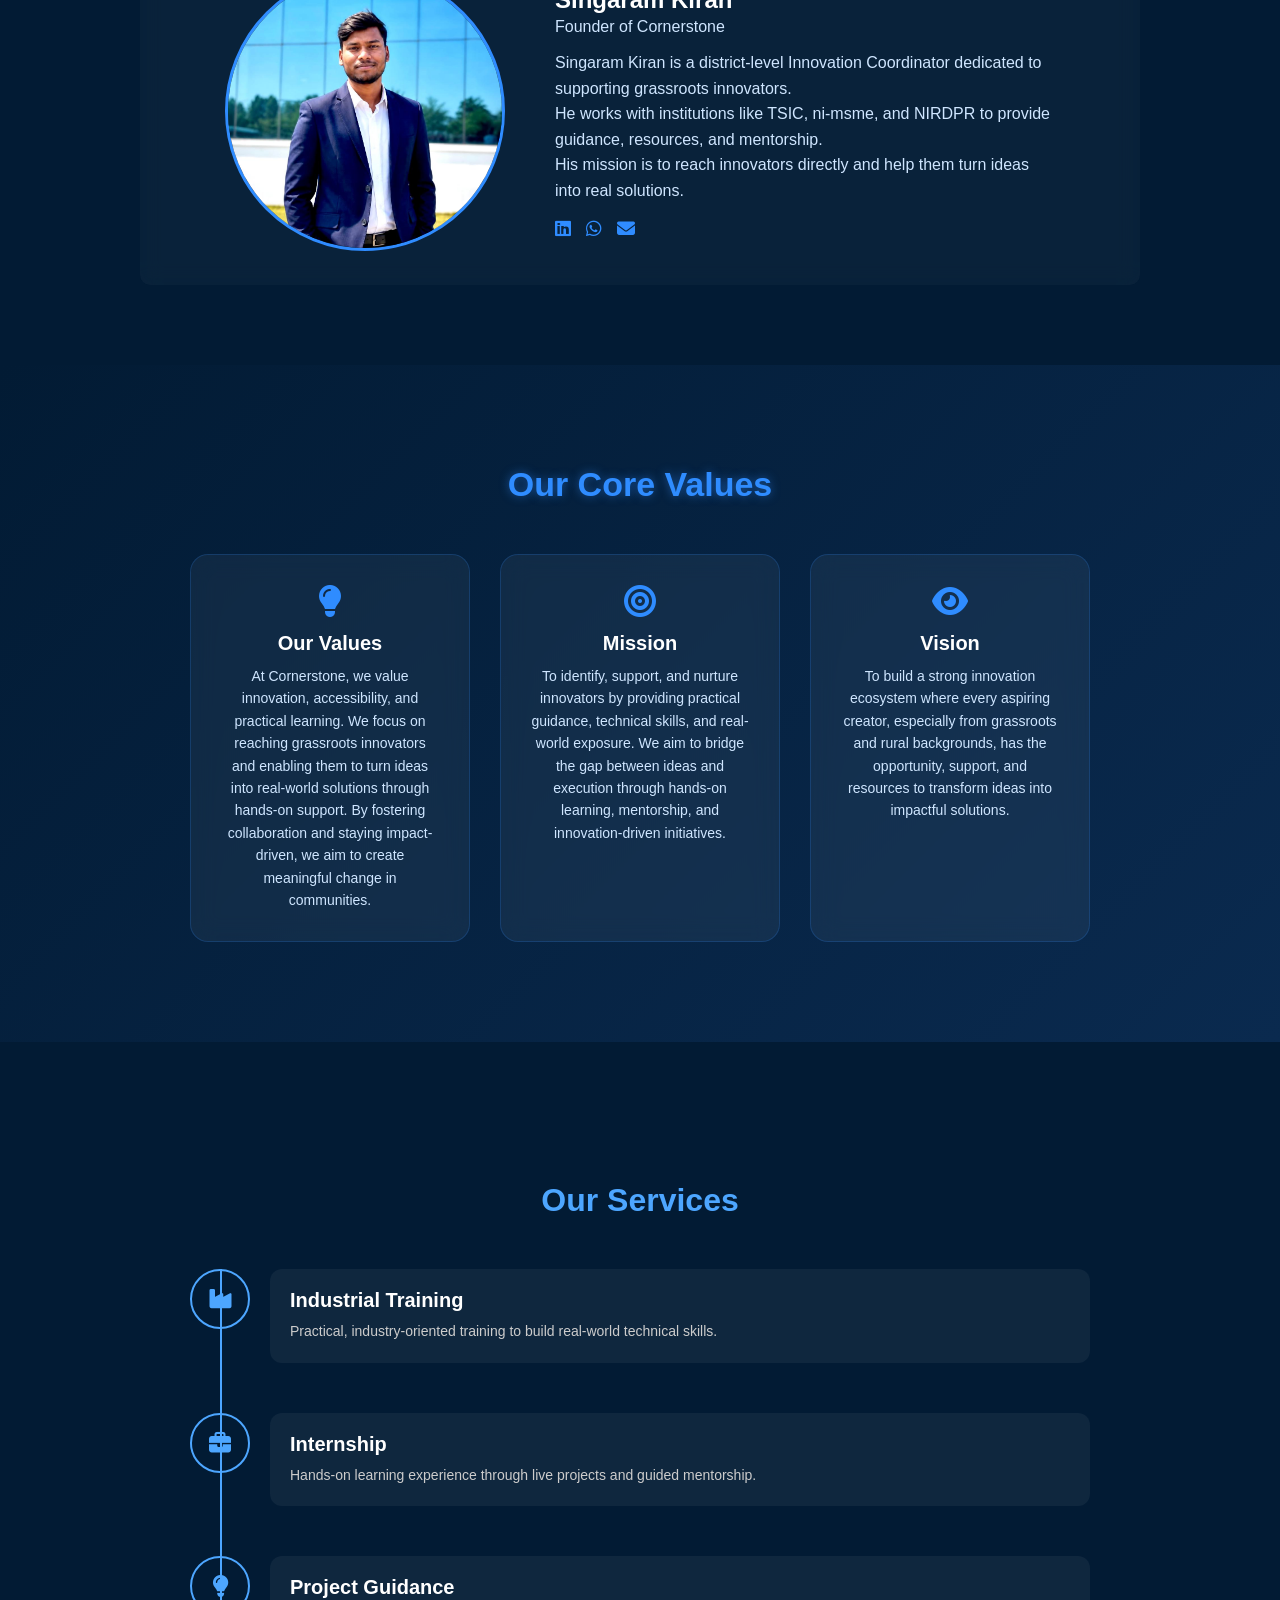
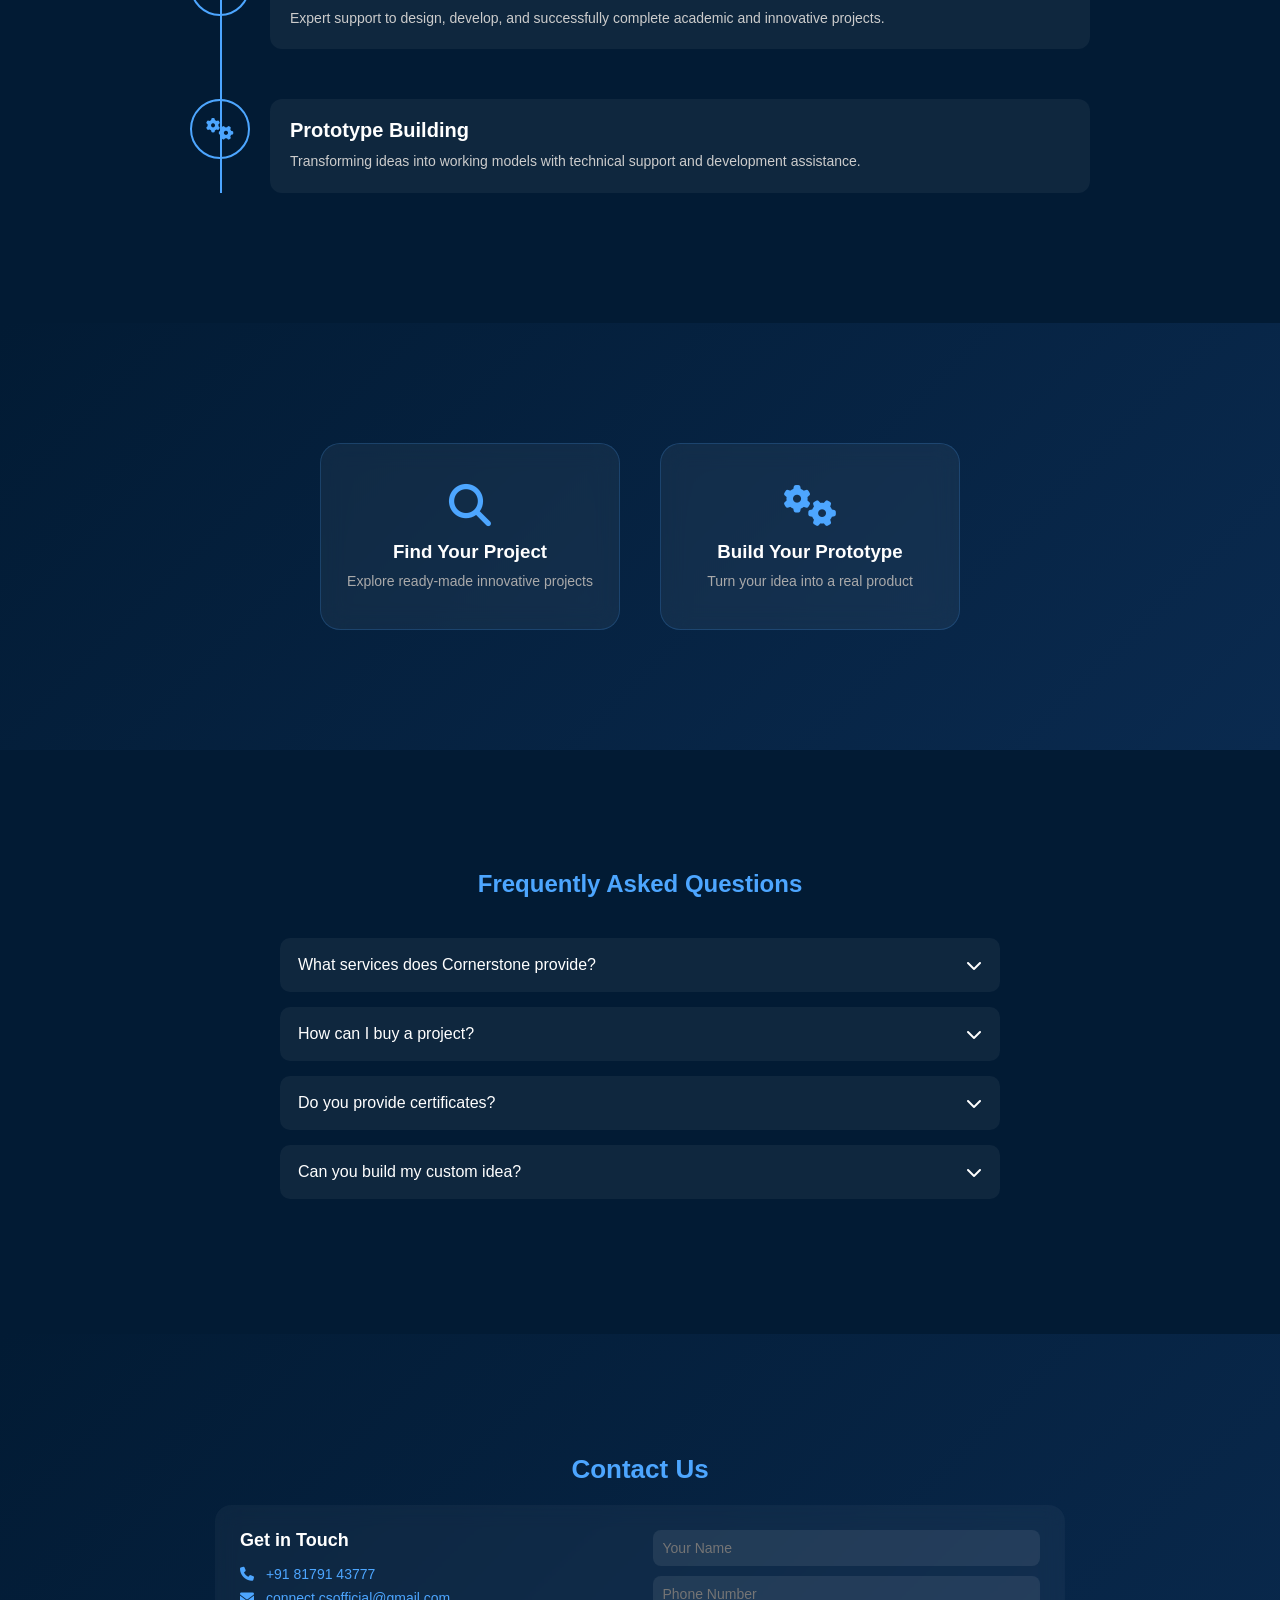
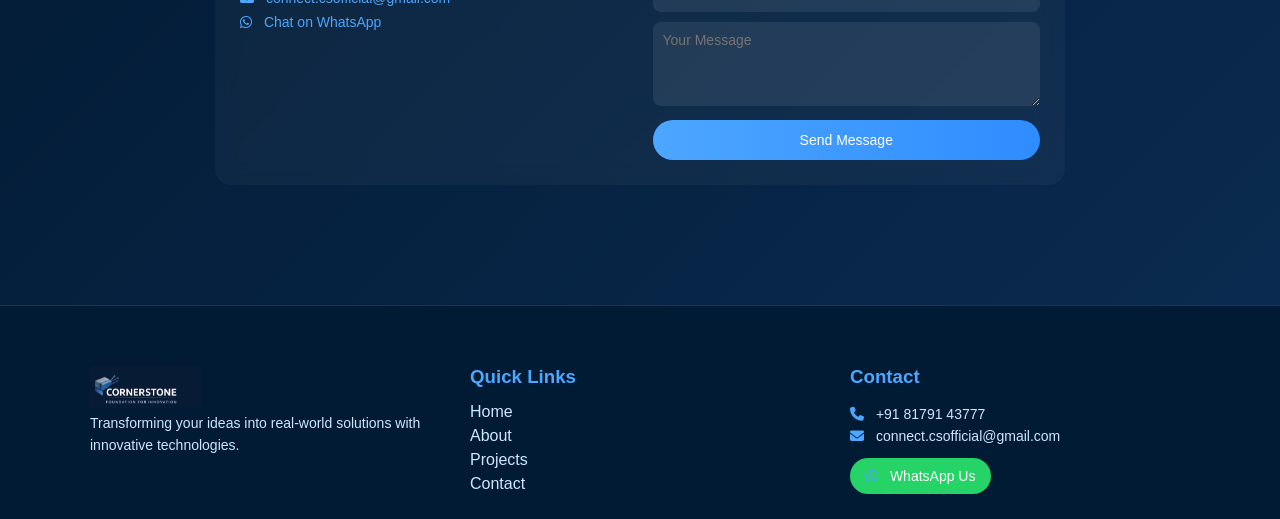
==== commit 9d17960e: "last Co-authored-by: Copilot <copilot@github.com>" ====
--- a/index.html
+++ b/index.html
@@ -45,9 +45,8 @@
 
     <h1>Turning Ideas into <span>Real-World Innovations</span></h1>
 
-    <p>
-      We help students and innovators build real working projects —
-      from early-stage prototypes to market-ready products.
+    <p>From Idea to Functional Prototype
+Engineering solutions that bring concepts to life
     </p>
 <div class="buttons">
   <a href="pages/projects.html" class="btn primary">Explore Projects</a>
@@ -450,8 +449,7 @@
     <img src="assets/images/logo.png" alt="logo">
   </div>
       <p>
-        Transforming ideas into real-world solutions through IoT,
-        AI, and innovative technologies.
+        Transforming your ideas into real-world solutions with innovative technologies.
       </p>
     </div>
 
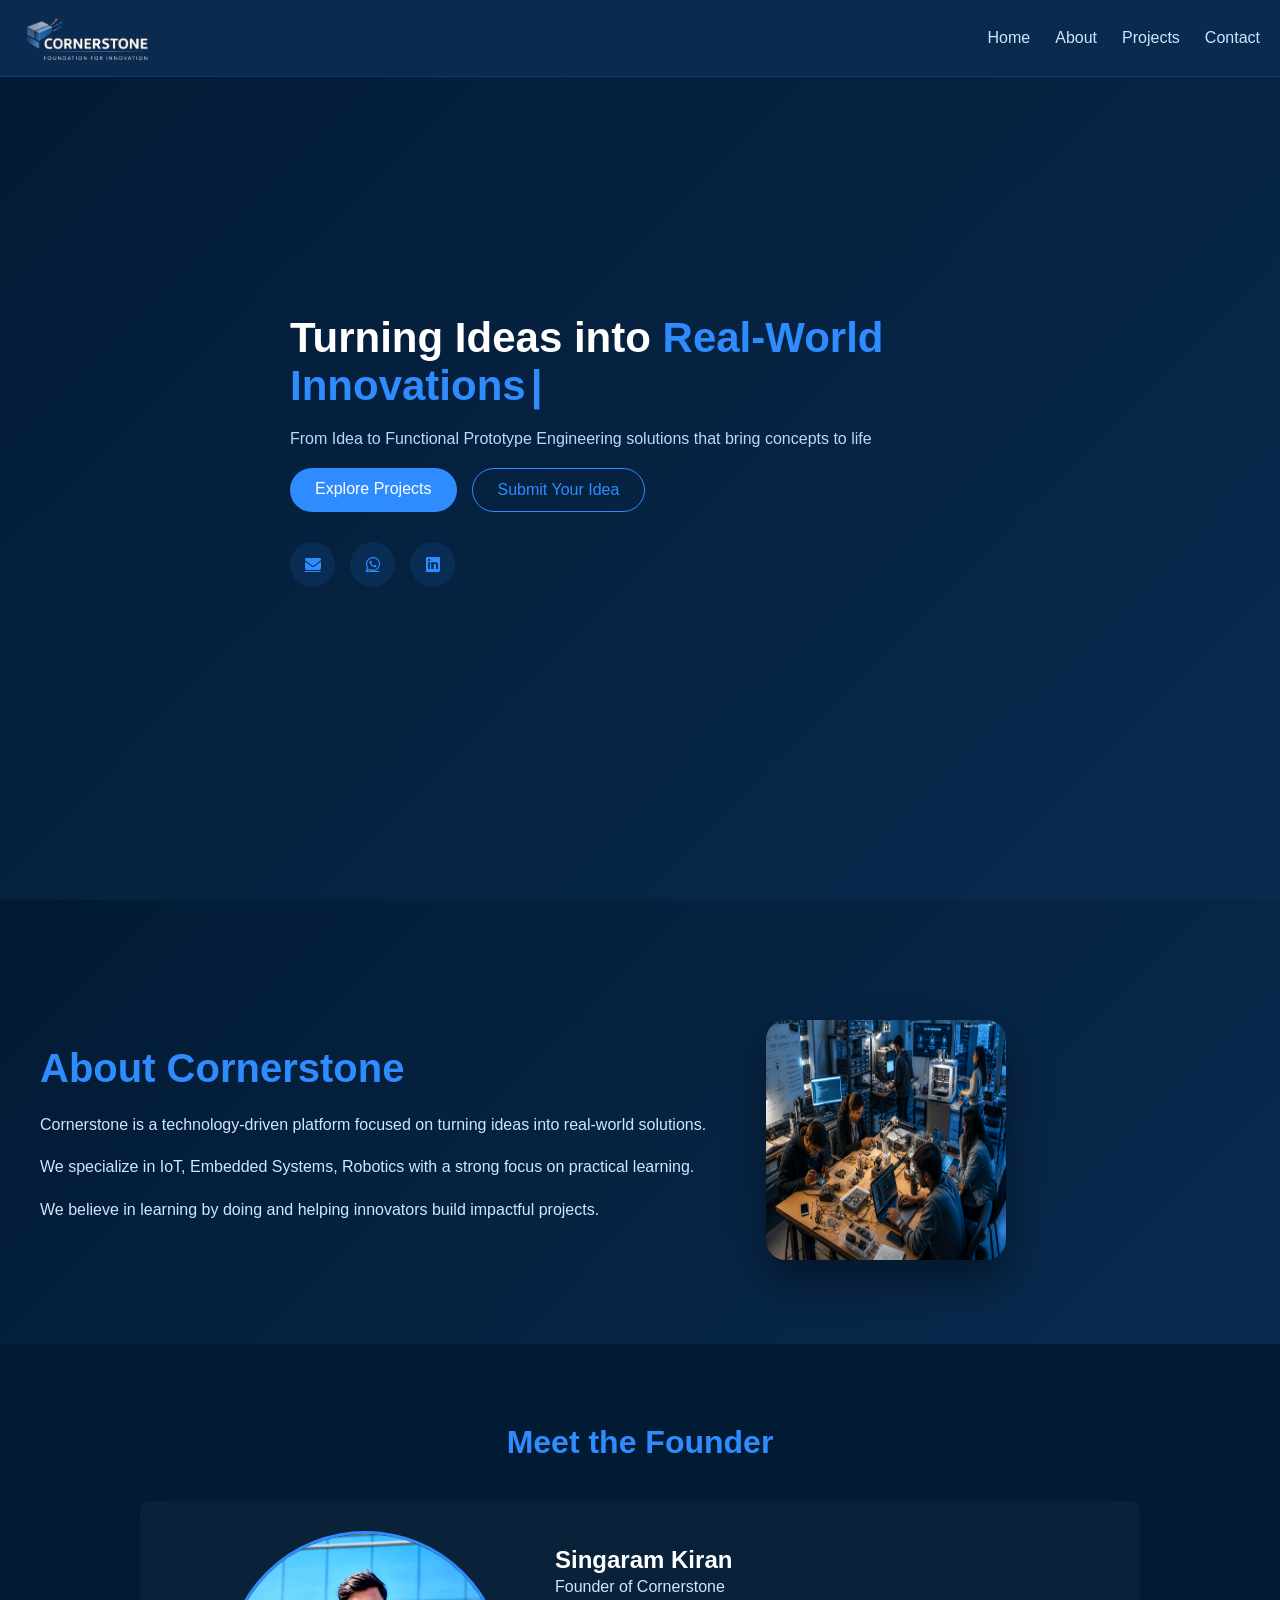
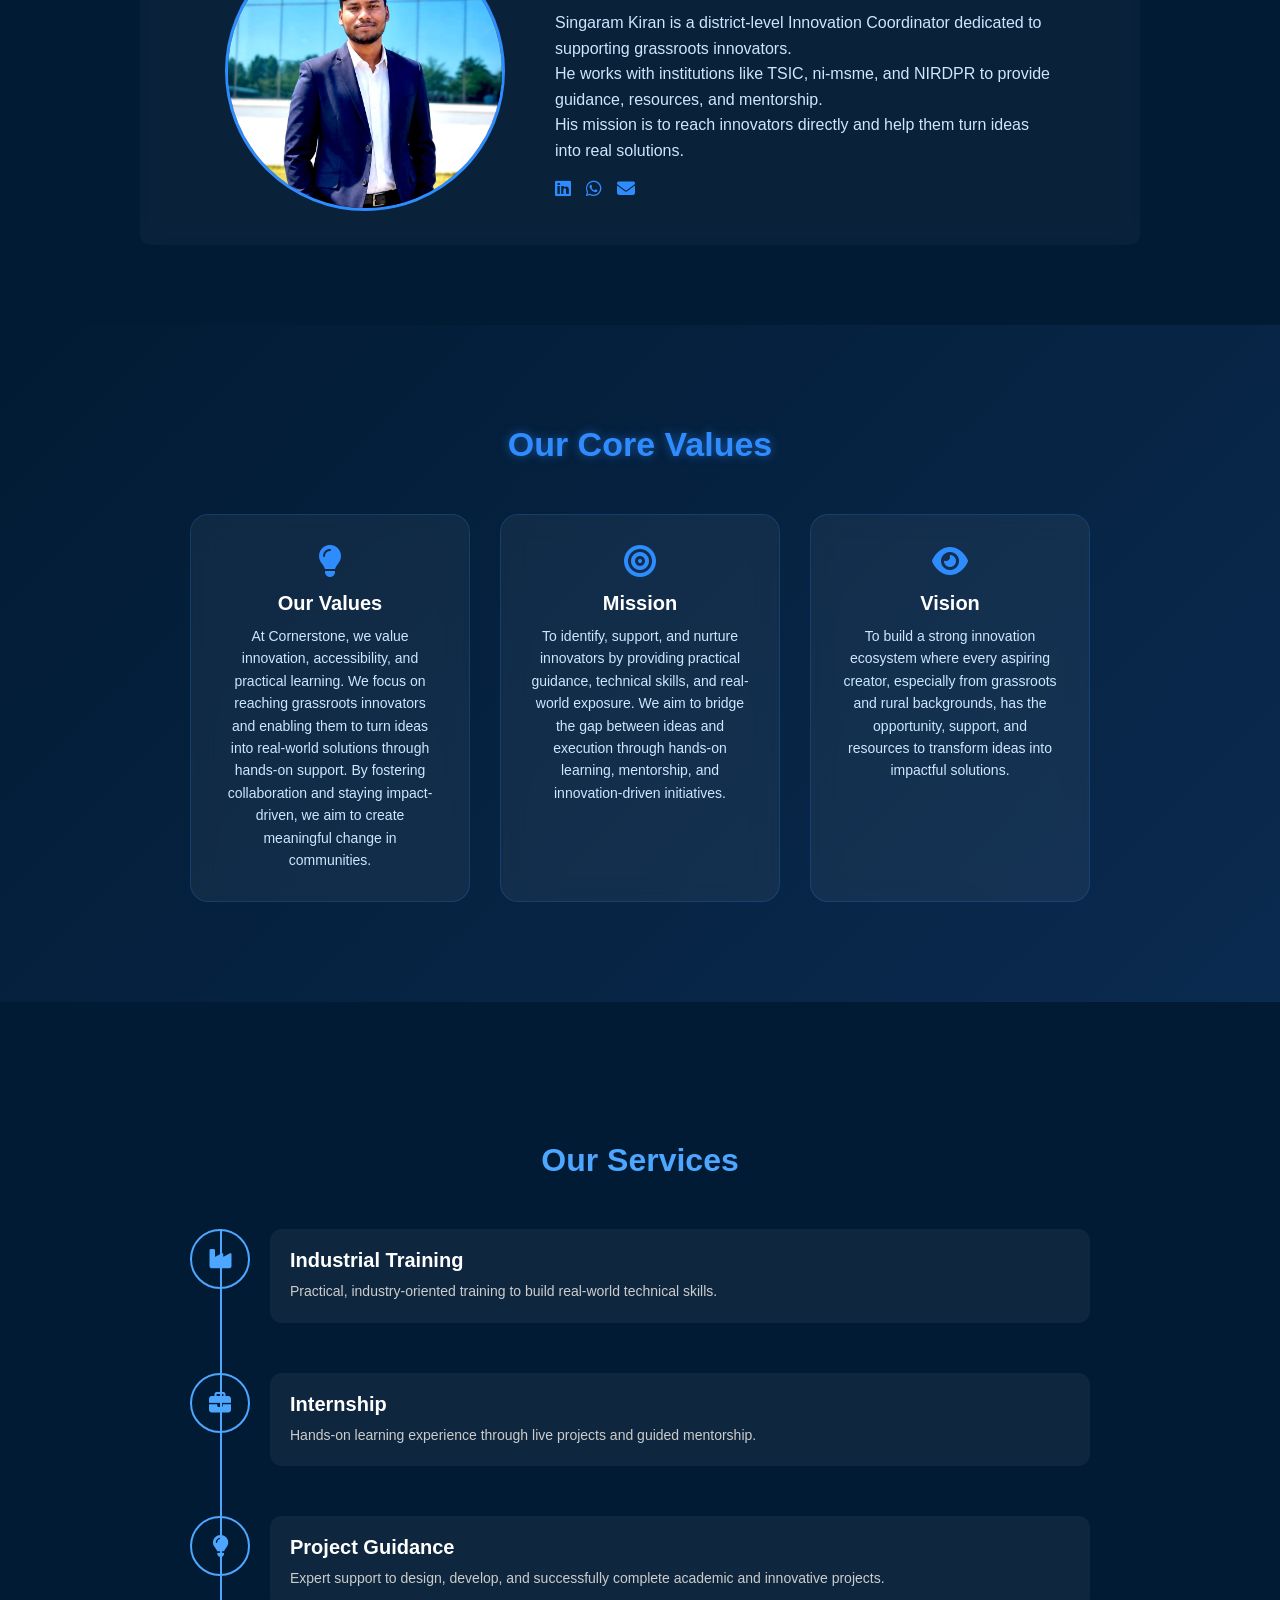
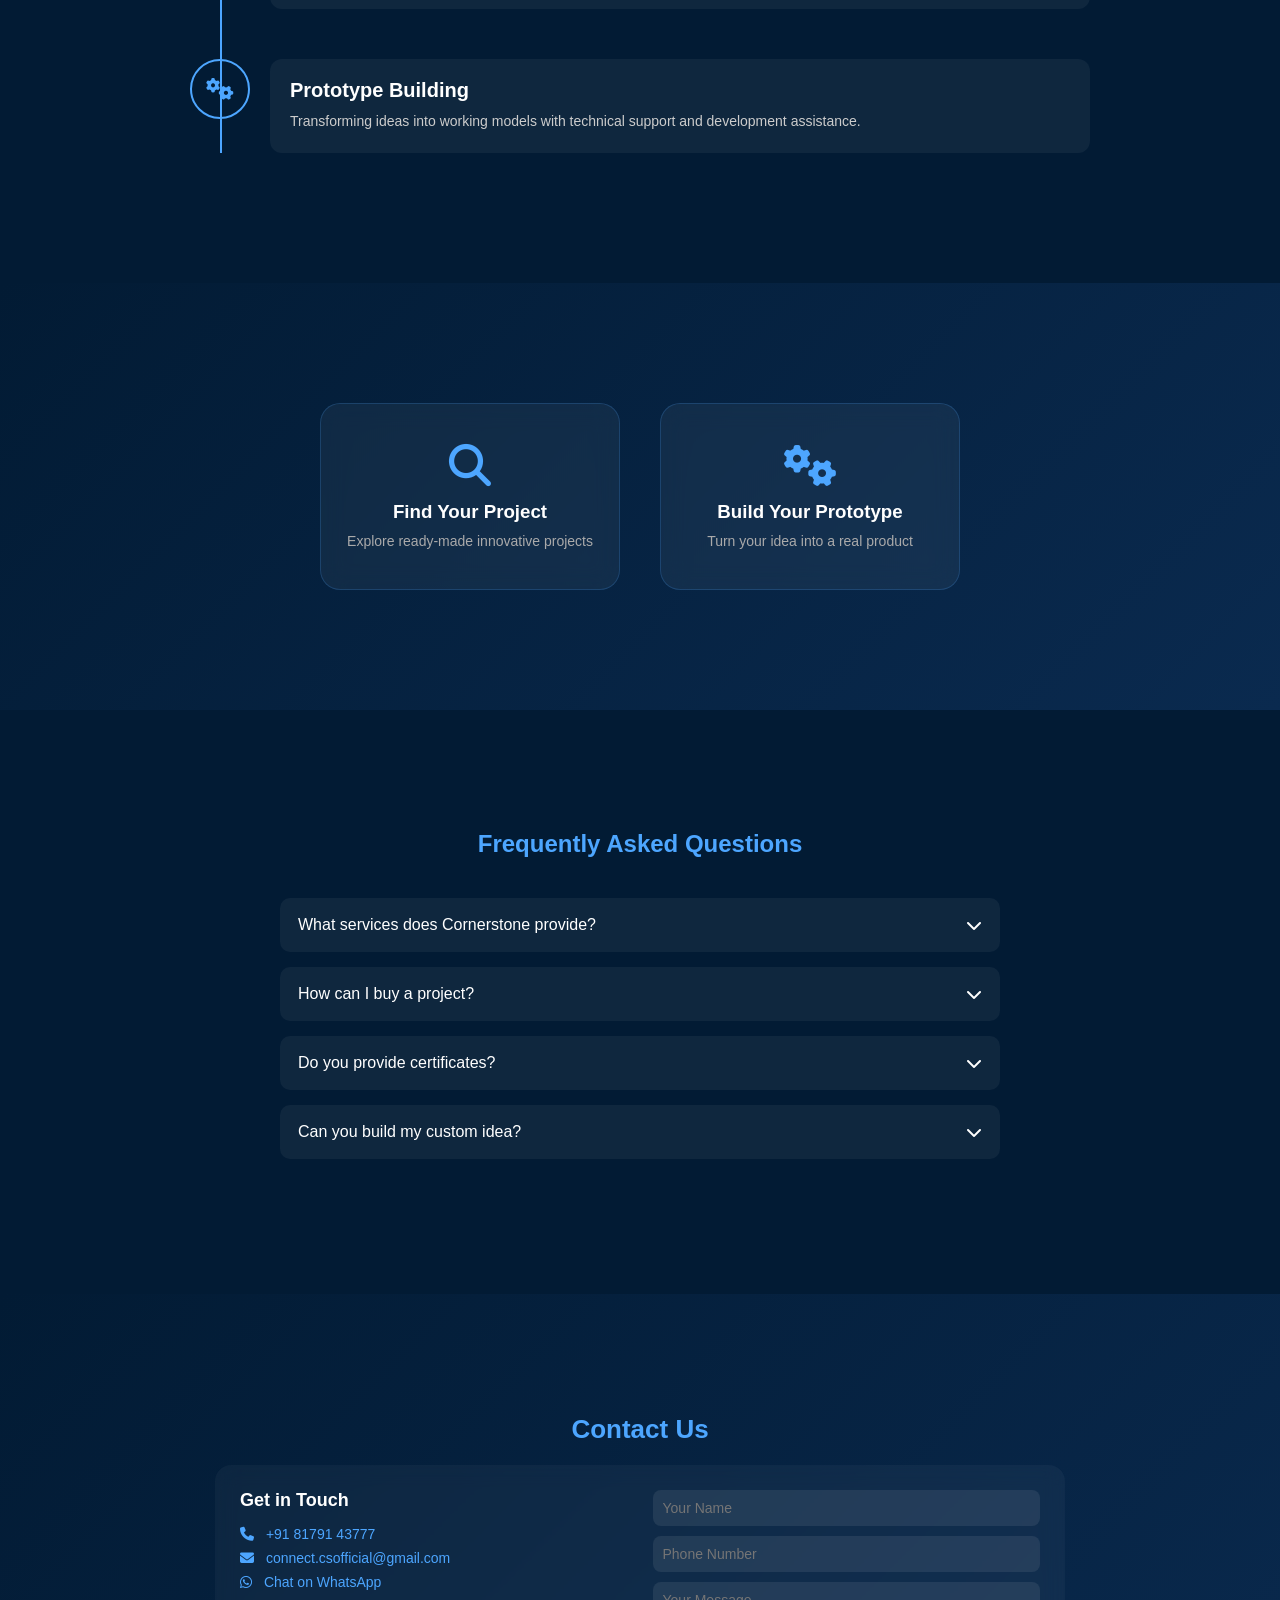
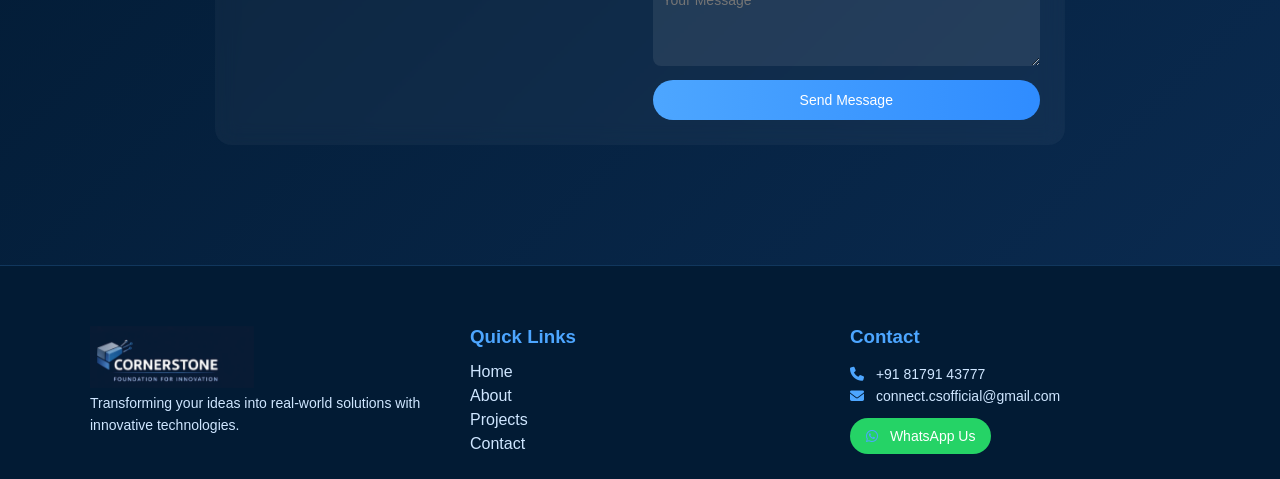
==== commit 87594447: "hero Co-authored-by: Copilot <copilot@github.com>" ====
--- a/index.html
+++ b/index.html
@@ -43,7 +43,7 @@
 <section class="hero">
   <div class="hero-content">
 
-    <h1>Turning Ideas into <span>Real-World Innovations</span></h1>
+    <h1>Turning Ideas into <span id="typing-text"></span></h1>
 
     <p>From Idea to Functional Prototype
 Engineering solutions that bring concepts to life
--- a/style.css
+++ b/style.css
@@ -22,7 +22,7 @@
   display:flex;
   justify-content:space-between;
   align-items:center;
-  padding:18px 20px;
+  padding:5px 20px;
   position:fixed;
   width:100%;
   top:0;
@@ -35,7 +35,7 @@
 /* ===== LOGO ===== */
 
 .logo img{
-  height:42px;
+  height: 62px;
   background: transparent;
   mix-blend-mode: lighten;
 }
@@ -393,8 +393,8 @@
   width:100%;
   border-radius:20px;
   box-shadow:0 20px 40px rgba(0,0,0,0.4);
-  width:280px;
-  height:280px;
+  width:240px;
+  height:240px;
 }
 
 /* STATS */
@@ -1515,4 +1515,33 @@
   display:inline-block;
   text-align:center;
   text-decoration:none;
+}
+
+
+
+
+
+
+
+
+
+
+
+
+
+
+
+
+
+
+
+#typing-text::after{
+  content:"|";
+  margin-left:5px;
+  animation:blink 1s infinite;
+}
+
+@keyframes blink{
+  0%,100%{opacity:1;}
+  50%{opacity:0;}
 }
